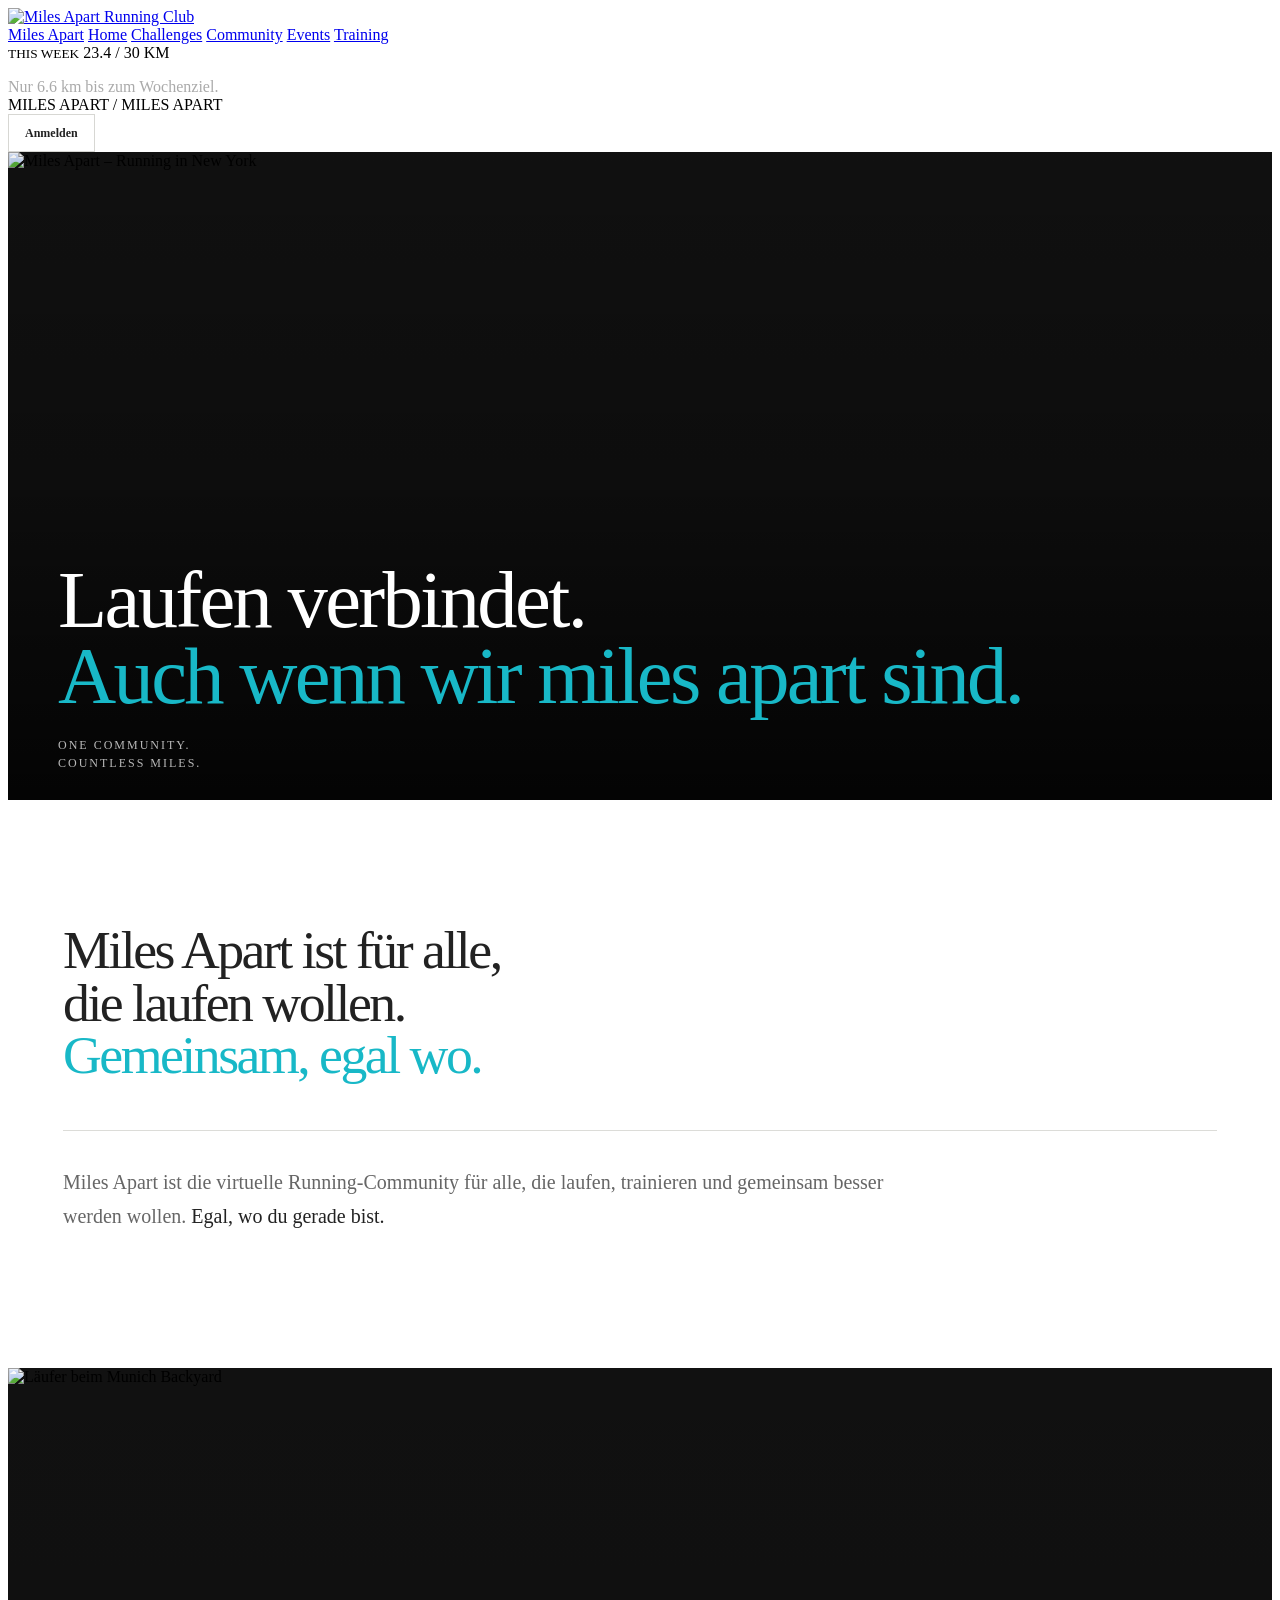
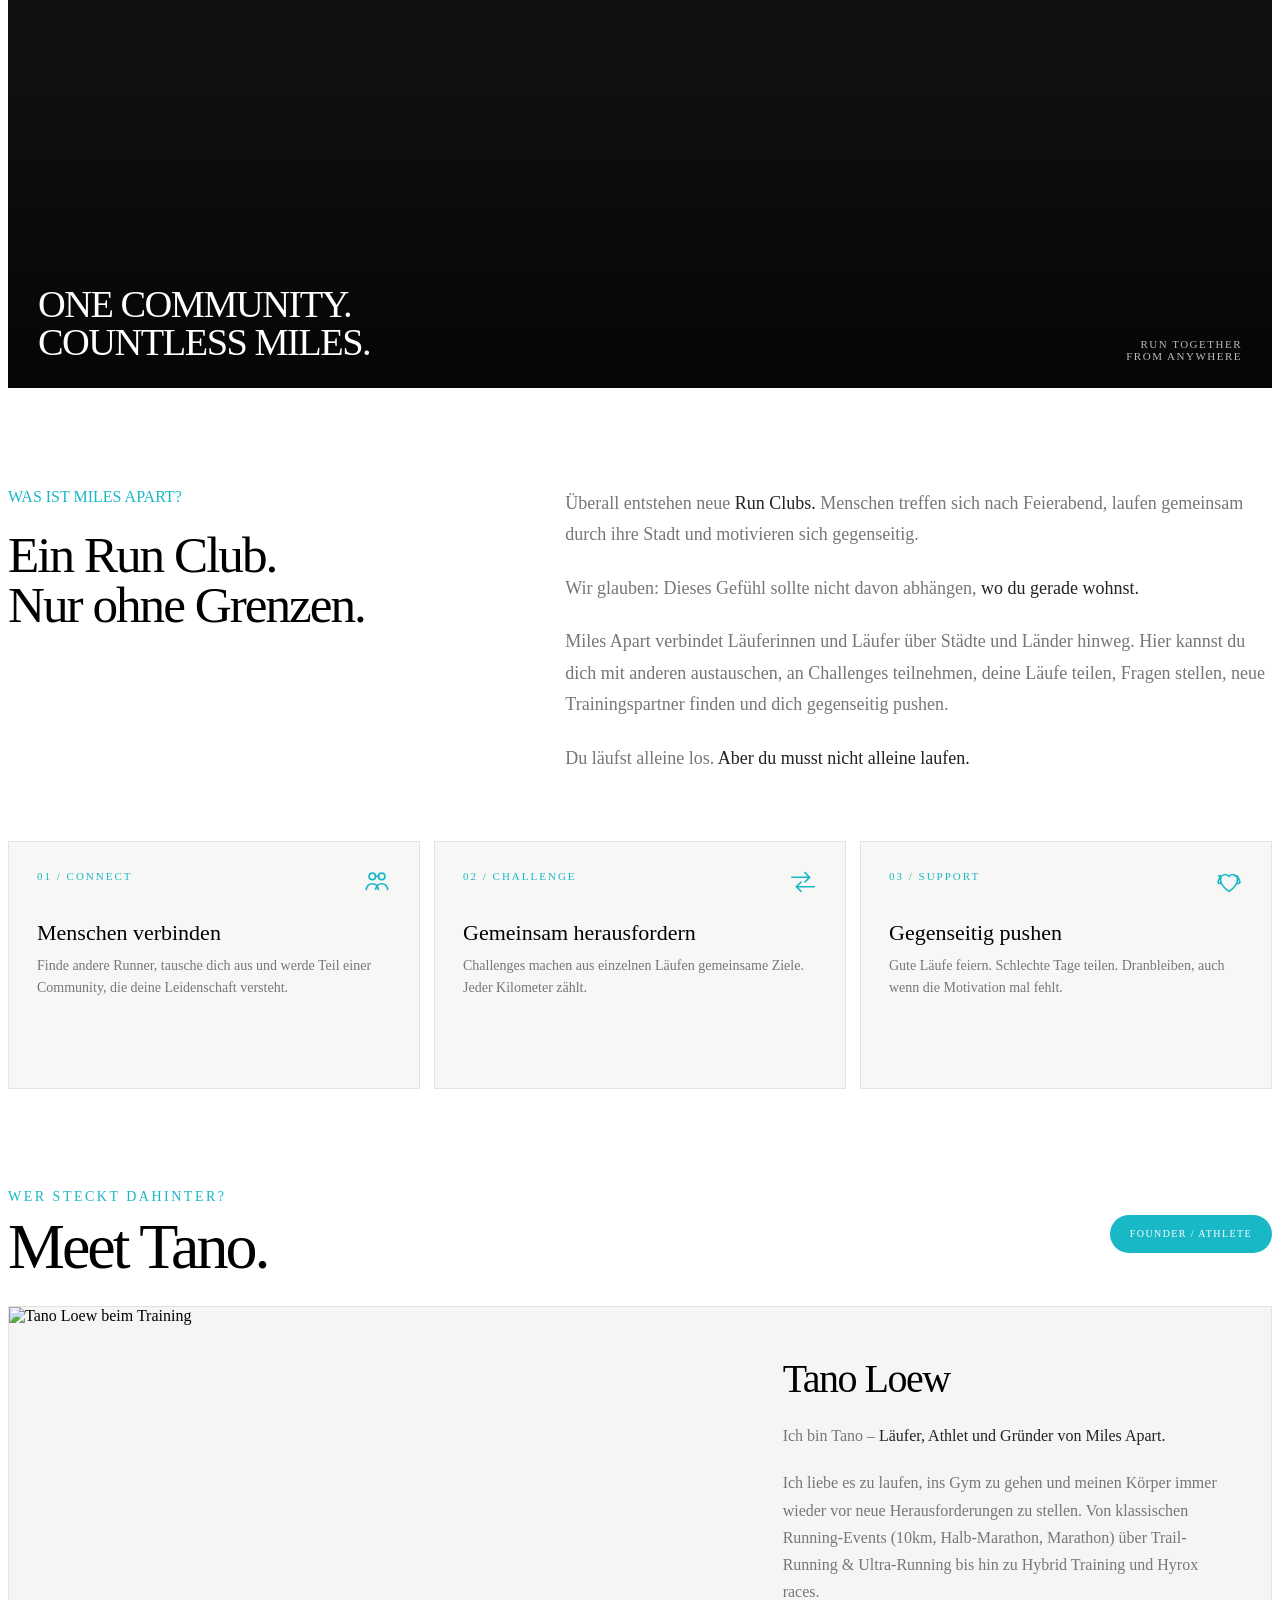
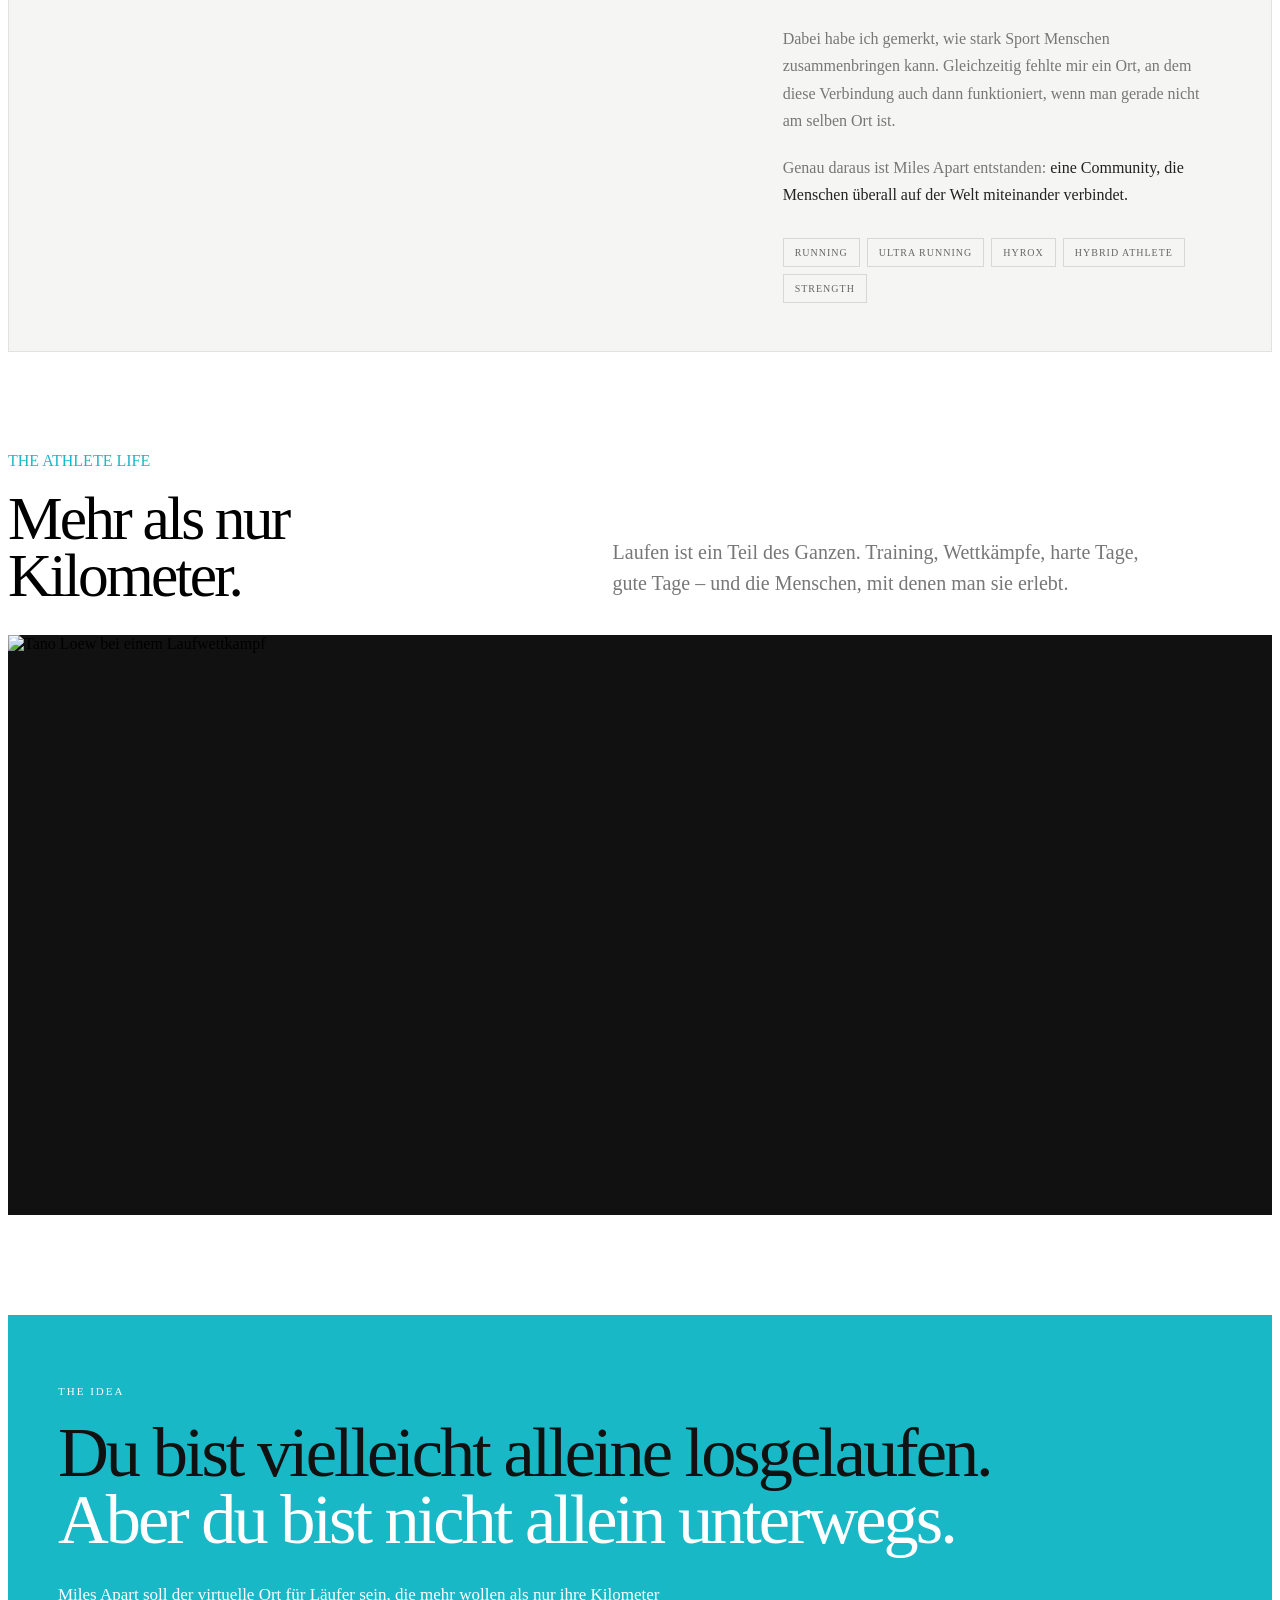
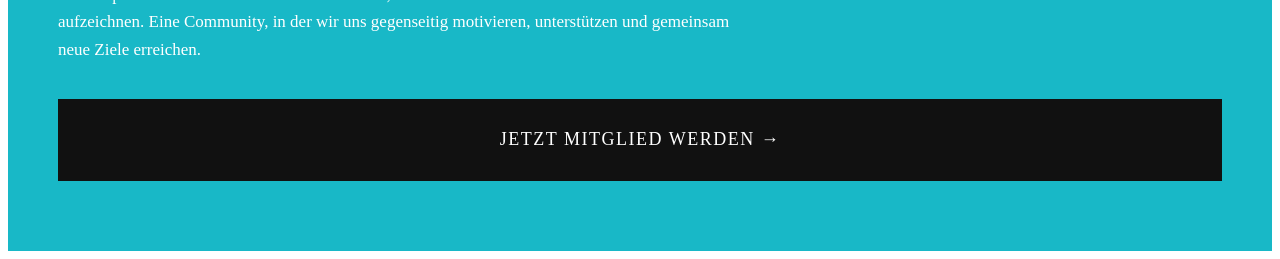
==== index.html @ e96ad0bf "index.html aktualisieren" ====
<!doctype html>
<html lang="de">
<head>
<meta charset="utf-8">
<meta name="viewport" content="width=device-width, initial-scale=1">

<title>Miles Apart — Miles Apart Running Club</title>

<link rel="stylesheet" href="style.css">
<script src="https://cdn.jsdelivr.net/npm/@supabase/supabase-js@2"></script>

<style>
:root{
  --miles-blue:#18b8c7;
  --miles-dark:#111b1d;
  --miles-green:#28b963;
  --miles-pink:#cf348e;
  --miles-orange:#f4a23a;
}

body,body *{font-family:var(--font-main)}
button,input,textarea,select{font-family:var(--font-main)}
p,li,span,a,button,input,textarea,select{font-weight:var(--font-light)}
h1,h2,h3,h4,h5,h6,strong,b,.kpi,.label,.principle-number,
.founder-kicker,.home-hero-eyebrow,.statement-label,
.user-avatar-button{font-weight:var(--font-heading)}

.lime{
  background:var(--miles-blue)!important;
  border-color:var(--miles-blue)!important;
  color:#fff!important;
}

.lime:hover{
  background:#1199a6!important;
  border-color:#1199a6!important;
}

.label,
.intro-eyebrow,
.founder-kicker,
.principle-number{
  color:var(--miles-blue)
}

.progress i,
.mini-progress i,
.bar i{
  background:var(--miles-blue)
}

.badge.lime{
  background:var(--miles-blue)!important;
  border-color:var(--miles-blue)!important;
  color:#fff!important;
}

/* =====================================================
   INTRO
===================================================== */

.home-intro{
  margin:0!important;
  padding:72px 0 62px!important;
  background:#fff;
  box-sizing:border-box;
}

.intro-card{
  width:100%;
  box-sizing:border-box;
  padding:52px 55px 50px;
}

.intro-card-lead{
  max-width:1050px;
  margin:0;
  color:#222;
  font-size:clamp(36px,4.2vw,60px);
  line-height:.98;
  letter-spacing:-2.5px;
  font-weight:var(--font-heading);
}

.intro-card-lead span{
  display:block;
  color:var(--miles-blue);
  font-weight:var(--font-heading);
}

.intro-card-bottom{
  display:block;
  margin-top:48px;
  padding-top:34px;
  border-top:1px solid #dcdcd8;
}

.intro-card-text{max-width:850px}

.intro-card-text p{
  margin:0 0 22px;
  color:#666;
  font-size:20px;
  line-height:1.72;
}

.intro-card-text strong{color:#222}

/* =====================================================
   HERO
===================================================== */

.home-hero{
  position:relative;
  width:100%;
  height:min(72vh,760px);
  min-height:560px;
  overflow:hidden;
  background:#111;
}

.home-hero img{
  width:100%;
  height:100%;
  display:block;
  object-fit:cover;
  object-position:center 45%;
}

.home-hero-overlay{
  position:absolute;
  inset:0;
  background:linear-gradient(
    to top,
    rgba(0,0,0,.78) 0%,
    rgba(0,0,0,.25) 48%,
    rgba(0,0,0,.05) 100%
  );
}

.home-hero-content{
  position:absolute;
  left:50px;
  right:50px;
  bottom:28px;
  z-index:2;
  color:#fff;
}

.home-hero-content h1{
  max-width:1000px;
  margin:0;
  font-size:clamp(42px,6.3vw,82px);
  line-height:.94;
  letter-spacing:-2.7px;
}

.home-hero-content h1 span{
  color:var(--miles-blue)
}

.home-hero-content p{
  margin:22px 0 0;
  font-size:12px;
  line-height:1.5;
  letter-spacing:2px;
  text-transform:uppercase;
  color:rgba(255,255,255,.72);
}

/* =====================================================
   STORY PHOTO
===================================================== */

.story-photo{
  position:relative;
  height:min(62vw,620px);
  min-height:420px;
  overflow:hidden;
  background:#111;
}

.story-photo img{
  width:100%;
  height:100%;
  object-fit:cover;
  object-position:center 38%;
  display:block;
}

.story-photo:after{
  content:"";
  position:absolute;
  inset:0;
  background:linear-gradient(
    to top,
    rgba(0,0,0,.72) 0%,
    rgba(0,0,0,.08) 50%,
    rgba(0,0,0,.02) 100%
  );
  pointer-events:none;
}

.photo-caption{
  position:absolute;
  z-index:2;
  left:30px;
  right:30px;
  bottom:26px;
  display:flex;
  align-items:flex-end;
  justify-content:space-between;
  gap:20px;
  color:#fff;
}

.photo-caption strong{
  font-size:clamp(25px,3vw,42px);
  line-height:1;
  letter-spacing:-1.5px;
}

.photo-caption span{
  font-size:11px;
  letter-spacing:1.5px;
  text-transform:uppercase;
  color:#bbb;
  text-align:right;
}

/* =====================================================
   ABOUT
===================================================== */

.about-project{margin-top:100px}

.about-project .intro-eyebrow{
  margin-bottom:24px
}

.about-project-grid{
  display:grid;
  grid-template-columns:1fr 1.45fr;
  gap:70px;
  align-items:start;
}

.about-project h2{
  font-size:clamp(34px,4vw,56px);
  line-height:.98;
  letter-spacing:-2px;
  margin:0;
}

.about-project-text{
  font-size:18px;
  line-height:1.75;
  color:#777;
  max-width:760px;
}

.about-project-text p{
  margin:0 0 22px
}

.about-project-text strong{
  color:#222
}

.about-project-nowrap{
  white-space:nowrap
}

.principles{
  display:grid;
  grid-template-columns:repeat(3,1fr);
  gap:14px;
  margin-top:45px;
}

.principle{
  padding:28px;
  min-height:190px;
  background:#f7f7f5;
  border:1px solid #e4e4e0;
  position:relative;
}

.principle-number{
  font-size:11px;
  letter-spacing:2px;
}

.principle-icon{
  position:absolute;
  top:25px;
  right:27px;
  width:30px;
  height:30px;
  color:var(--miles-blue);
}

.principle-icon svg{
  width:30px;
  height:30px;
  fill:none;
  stroke:currentColor;
  stroke-width:1.7;
  stroke-linecap:round;
  stroke-linejoin:round;
}

.principle h3{
  font-size:22px;
  margin:38px 0 9px;
}

.principle p{
  margin:0;
  color:#777;
  line-height:1.55;
  font-size:14px;
}

/* =====================================================
   FOUNDER
===================================================== */

.founder{margin-top:100px}

.founder-head{
  display:flex;
  align-items:center;
  justify-content:space-between;
  gap:25px;
  margin-bottom:28px;
}

.founder-kicker{
  font-size:14px;
  letter-spacing:2.5px;
  text-transform:uppercase;
  margin-bottom:12px;
}

.founder-head h2{
  font-size:clamp(40px,5vw,68px);
  line-height:.95;
  letter-spacing:-3px;
  margin:0;
}

.founder-head .badge.lime{
  display:inline-flex;
  align-items:center;
  justify-content:center;
  min-height:38px;
  padding:0 20px;
  border-radius:999px;
  font-size:10px;
  letter-spacing:1.4px;
}

.founder-layout{
  display:grid;
  grid-template-columns:1.15fr .85fr;
  min-height:590px;
  background:#f5f5f3;
  border:1px solid #e2e2de;
}

.founder-image{
  min-height:590px;
  overflow:hidden
}

.founder-image img{
  width:100%;
  height:100%;
  object-fit:cover;
  object-position:center 28%;
  display:block;
}

.founder-content{
  padding:48px;
  display:flex;
  flex-direction:column;
  justify-content:center;
}

.founder-content h3{
  font-size:40px;
  letter-spacing:-1.5px;
  margin:0 0 20px;
}

.founder-content p{
  color:#777;
  font-size:16px;
  line-height:1.7;
  margin:0 0 20px;
}

.founder-content p strong{
  color:#222
}

.founder-tags{
  display:flex;
  gap:7px;
  flex-wrap:wrap;
  margin-top:10px;
}

.founder-tag{
  border:1px solid #d7d7d3;
  padding:8px 11px;
  font-size:10px;
  letter-spacing:1px;
  text-transform:uppercase;
  color:#666;
}

/* =====================================================
   VISUAL STORY
===================================================== */

.visual-story{margin-top:100px}

.visual-story-head{
  display:grid;
  grid-template-columns:minmax(330px,.9fr) minmax(0,1.1fr);
  align-items:end;
  gap:65px;
  margin-bottom:32px;
}

.visual-story .intro-eyebrow{
  display:block;
  margin-bottom:20px;
}

.visual-story-head h2{
  margin:0;
  font-size:clamp(42px,4.8vw,64px);
  letter-spacing:-2.8px;
  line-height:.92;
}

.visual-story-head p{
  max-width:560px;
  margin:0 0 4px;
  color:#777;
  line-height:1.55;
  font-size:20px;
}

.photo-grid{
  display:grid;
  grid-template-columns:1fr;
  grid-template-rows:580px;
}

.photo-grid-item{
  width:100%;
  height:100%;
  overflow:hidden;
  background:#111;
}

.photo-grid-item img{
  width:100%;
  height:100%;
  object-fit:cover;
  display:block;
  transition:transform .5s ease;
}

.photo-grid-item:hover img{
  transform:scale(1.03)
}

/* =====================================================
   STATEMENT
===================================================== */

.statement{
  margin-top:100px;
  padding:70px 50px;
  background:var(--miles-blue);
  color:#fff;
}

.statement-label{
  font-size:11px;
  letter-spacing:2px;
  text-transform:uppercase;
  margin-bottom:22px;
}

.statement h2{
  max-width:950px;
  margin:0;
  font-size:clamp(38px,5.5vw,75px);
  line-height:.95;
  letter-spacing:-3px;
}

.statement h2 .statement-dark{
  color:#111
}

.statement p{
  max-width:680px;
  margin:28px 0 0;
  font-size:17px;
  line-height:1.6;
}

.statement-cta{
  display:flex;
  align-items:center;
  justify-content:center;
  width:100%;
  box-sizing:border-box;
  min-height:82px;
  margin-top:36px;
  padding:18px 28px;
  border:1px solid #111;
  background:#111;
  color:#fff;
  text-decoration:none;
  font-size:18px;
  letter-spacing:1.5px;
  text-transform:uppercase;
  transition:.2s ease;
}

.statement-cta:hover{
  background:#fff;
  color:#111;
}

/* =====================================================
   ACCOUNT
===================================================== */

.top-right{
  display:flex;
  align-items:center;
  gap:12px;
}

.user-area{
  display:flex;
  align-items:center;
  gap:10px;
}

.user-greeting{
  font-size:13px;
  color:#666;
  white-space:nowrap;
}

.login-button{
  display:inline-flex;
  align-items:center;
  justify-content:center;
  min-height:38px;
  padding:0 16px;
  border:1px solid #d7d7d3;
  background:#fff;
  color:#222;
  font-size:12px;
  font-weight:700;
  cursor:pointer;
}

.login-button:hover{
  border-color:var(--miles-blue);
  color:var(--miles-blue);
}

.user-avatar-button{
  width:58px;
  height:58px;
  border-radius:50%;
  border:3px solid var(--miles-blue);
  background:#fff;
  color:var(--miles-blue);
  display:flex;
  align-items:center;
  justify-content:center;
  font-size:18px;
  cursor:pointer;
  overflow:hidden;
  padding:0;
}

.user-avatar-button img{
  width:100%;
  height:100%;
  object-fit:cover;
}

.account-menu{
  position:absolute!important;
  top:calc(100% + 12px)!important;
  right:0!important;
  left:auto!important;
  width:260px!important;
  min-width:260px!important;
  box-sizing:border-box!important;
  padding:0!important;
  margin:0!important;
  background:#fff!important;
  border:1px solid #ddd!important;
  box-shadow:0 15px 40px rgba(0,0,0,.12);
  z-index:1000!important;
  display:none;
  overflow:hidden!important;
}

.account-menu.open{
  display:block!important
}

.account-menu-name{
  display:block!important;
  padding:16px 18px 4px!important;
  color:#111!important;
  font-size:20px!important;
}

.account-menu-email{
  display:block!important;
  padding:0 18px 16px!important;
  border-bottom:1px solid #e8e8e8!important;
  color:#888!important;
  font-size:13px!important;
  overflow-wrap:anywhere;
}

.account-menu button{
  display:block!important;
  width:100%!important;
  box-sizing:border-box!important;
  margin:0!important;
  padding:16px 18px!important;
  border:0!important;
  border-bottom:1px solid #e8e8e8!important;
  background:#fff!important;
  text-align:left!important;
  cursor:pointer;
  color:#222!important;
  font-size:16px!important;
}

.account-menu button:hover{
  background:#f5f5f3!important
}

.account-menu .logout-button{
  border-bottom:0!important;
  color:#888!important;
}

/* =====================================================
   EINGELOGGTE USER-SEITE
===================================================== */

.logged-profile-page{
  display:none;
  width:100%;
  max-width:none;
  box-sizing:border-box;
  background:#fafafa;
  min-height:calc(100vh - 100px);
  margin:0;
  padding:0;
}

.logged-profile-page.active{
  display:block;
  width:100%;
  max-width:none;
}

.logged-profile-frame{
  display:block;
  width:100%;
  max-width:none;
  min-width:0;
  min-height:calc(100vh - 100px);
  height:100vh;
  border:0;
  background:#fafafa;
}

/*
 * WICHTIG:
 * Sobald die eingeloggte Profilseite sichtbar ist,
 * darf der .main-Bereich die komplette verfügbare
 * Breite verwenden.
 */

.main:has(.logged-profile-page.active){
  width:100% !important;
  max-width:none !important;
  margin-left:0 !important;
  margin-right:0 !important;
  box-sizing:border-box;
}

.main:has(.logged-profile-page.active) .top{
  width:100%;
  max-width:none;
  box-sizing:border-box;
}

.main:has(.logged-profile-page.active) .logged-profile-page,
.main:has(.logged-profile-page.active) .logged-profile-frame{
  width:100%;
  max-width:none;
}

/* =====================================================
   PROFILE LOADING
===================================================== */

.profile-loading{
  display:none;
  width:100%;
  min-height:calc(100vh - 100px);
  box-sizing:border-box;
  align-items:center;
  justify-content:center;
  background:#fafafa;
  color:#777;
  font-size:14px;
}

.profile-loading.active{
  display:flex;
}

.profile-loading-inner{
  text-align:center;
}

.profile-loading-spinner{
  width:34px;
  height:34px;
  margin:0 auto 18px;
  border:3px solid #e4e4e0;
  border-top-color:var(--miles-blue);
  border-radius:50%;
  animation:milesProfileSpin .8s linear infinite;
}

@keyframes milesProfileSpin{
  to{
    transform:rotate(360deg);
  }
}

/* =====================================================
   AUTH
===================================================== */

.auth-overlay{
  position:fixed;
  inset:0;
  background:rgba(0,0,0,.58);
  display:none;
  align-items:center;
  justify-content:center;
  padding:20px;
  z-index:100;
  overflow-y:auto;
  backdrop-filter:blur(4px);
}

.auth-overlay.open{
  display:flex
}

.auth-modal{
  position:relative;
  width:min(680px,100%);
  max-height:calc(100vh - 40px);
  overflow-y:auto;
  background:#fff;
  padding:42px;
  box-shadow:0 30px 100px rgba(0,0,0,.28);
}

.auth-close{
  position:absolute;
  top:15px;
  right:17px;
  width:32px;
  height:32px;
  border:0;
  background:transparent;
  font-size:25px;
  cursor:pointer;
  color:#555;
}

.auth-eyebrow{
  color:var(--miles-blue);
  font-size:10px;
  letter-spacing:2px;
  text-transform:uppercase;
  margin-bottom:10px;
}

.auth-modal h2{
  font-size:32px;
  line-height:1;
  letter-spacing:-1px;
  margin:0 0 10px;
}

.auth-description{
  color:#777;
  font-size:14px;
  line-height:1.5;
  margin:0 0 25px;
}

.auth-tabs{
  display:grid;
  grid-template-columns:1fr 1fr;
  border-bottom:1px solid #ddd;
  margin-bottom:25px;
}

.auth-tab{
  padding:12px 8px;
  border:0;
  background:transparent;
  color:#888;
  font-size:12px;
  cursor:pointer;
  border-bottom:2px solid transparent;
}

.auth-tab.active{
  color:var(--miles-blue);
  border-bottom-color:var(--miles-blue);
}

.auth-form{display:none}
.auth-form.active{display:block}

.form-group{margin-bottom:16px}

.form-group label{
  display:block;
  font-size:11px;
  margin-bottom:7px;
  color:#333;
}

.form-group input{
  width:100%;
  box-sizing:border-box;
  padding:13px 14px;
  border:1px solid #d7d7d3;
  background:#fafaf8;
  color:#222;
  font-size:14px;
  outline:none;
}

.form-group input:focus{
  border-color:var(--miles-blue);
  background:#fff;
}

.registration-intro{
  margin:0 0 22px;
  padding:21px 22px;
  background:#f2fbfc;
  border:1px solid #cceef1;
  color:#52696b;
  font-size:14px;
  line-height:1.7;
}

.registration-gate{
  display:flex;
  flex-direction:column;
  gap:14px;
  margin:22px 0 18px;
}

.gate-card{
  background:#fafbf9;
  border:1px solid #dfe3e0;
  border-radius:18px;
  padding:22px;
}

.gate-top{
  display:flex;
  align-items:flex-start;
  gap:16px;
}

.gate-icon{
  width:58px;
  height:58px;
  flex:0 0 58px;
  border-radius:16px;
  background:#fff;
  border:1px solid #dfe3e0;
  display:flex;
  align-items:center;
  justify-content:center;
  color:#222;
}

.gate-icon svg{
  width:27px;
  height:27px;
  fill:none;
  stroke:currentColor;
  stroke-width:1.8;
  stroke-linecap:round;
  stroke-linejoin:round;
}

.gate-copy{
  min-width:0;
  flex:1
}

.gate-copy h3{
  margin:2px 0 8px;
  font-size:21px;
  line-height:1.15;
}

.gate-copy p{
  margin:0;
  color:#858b88;
  font-size:13px;
  line-height:1.65;
}

.instagram-handle{
  display:block;
  margin-top:10px;
  color:#cf348e;
  font-size:16px;
}

.instagram-open{
  display:inline-flex;
  align-items:center;
  justify-content:center;
  width:100%;
  min-height:58px;
  margin-top:20px;
  padding:14px 16px;
  border:1px solid #d6dad7;
  background:#fff;
  color:#222;
  text-decoration:none;
  font-size:13px;
  border-radius:15px;
}

.gate-divider{
  height:1px;
  margin:22px 0 18px;
  background:#e2e5e2;
}

.gate-check{
  display:flex;
  align-items:flex-start;
  gap:13px;
  cursor:pointer;
}

.gate-check input{
  position:absolute;
  opacity:0;
  pointer-events:none;
}

.custom-check{
  width:42px;
  height:42px;
  flex:0 0 42px;
  box-sizing:border-box;
  border:2px solid #cfd5d2;
  border-radius:12px;
  background:#fff;
  position:relative;
}

.gate-check input:checked+.custom-check{
  background:var(--miles-blue);
  border-color:var(--miles-blue);
}

.gate-check input:checked+.custom-check:after{
  content:"";
  position:absolute;
  width:8px;
  height:15px;
  left:14px;
  top:8px;
  border-right:3px solid #fff;
  border-bottom:3px solid #fff;
  transform:rotate(45deg);
}

.gate-check-text{
  color:#8b908e;
  font-size:13px;
  line-height:1.5;
  padding-top:3px;
}

.gate-check-text strong{
  display:block;
  color:#222;
  font-size:15px;
}

.gate-check-text small{
  display:block;
  margin-top:4px;
  color:#999;
  font-size:11px;
}

.invite-card{
  background:
    radial-gradient(circle at 86% 24%,rgba(65,182,198,.28),transparent 34%),
    radial-gradient(circle at 20% 100%,rgba(38,94,98,.36),transparent 40%),
    linear-gradient(135deg,#071214 0%,#102324 44%,#173b3d 100%);
  color:#fff;
  border-radius:18px;
  min-height:270px;
  margin-top:20px;
  padding:28px 24px 25px;
  box-sizing:border-box;
  display:flex;
  flex-direction:column;
  justify-content:space-between;
}

.invite-brand{
  color:#49c6d4;
  font-size:10px;
  letter-spacing:6px;
}

.invite-title{
  margin-top:29px;
  font-size:clamp(42px,7vw,60px);
  line-height:.84;
  letter-spacing:-2.8px;
}

.invite-title span{
  color:#42bfd0
}

.invite-subtitle{
  max-width:470px;
  margin-top:25px;
  color:rgba(255,255,255,.84);
  font-size:14px;
  line-height:1.55;
}

.invite-footer{
  margin-top:34px;
  color:rgba(255,255,255,.58);
  font-size:9px;
  letter-spacing:4px;
  text-transform:uppercase;
}

.share-buttons{
  display:grid;
  grid-template-columns:repeat(2,1fr);
  gap:10px;
  margin-top:14px;
}

.share-button{
  min-height:62px;
  border:0;
  border-radius:14px;
  color:#fff;
  cursor:pointer;
  display:flex;
  align-items:center;
  justify-content:center;
  gap:9px;
  padding:12px 14px;
  font-size:13px;
}

.share-whatsapp{
  background:#57b95f
}

.share-instagram{
  background:linear-gradient(100deg,#c32d82,#d74f70 55%,#efa23e);
}

.invite-confirmation{
  margin-top:18px;
  padding-top:18px;
  border-top:1px solid #e0e3e0;
  opacity:.45;
  pointer-events:none;
}

.invite-confirmation.available{
  opacity:1;
  pointer-events:auto;
}

.registration-status{
  display:flex;
  align-items:center;
  gap:10px;
  margin-top:16px;
  padding:14px 16px;
  background:#f5f6f4;
  border:1px solid #e1e3df;
  border-radius:10px;
  color:#888;
  font-size:11px;
}

.registration-status.ready{
  color:#248b63;
  background:#f0faf5;
  border-color:#cce8da;
}

.registration-status-dot{
  width:9px;
  height:9px;
  border-radius:50%;
  flex:0 0 9px;
  background:#c8ccca;
}

.registration-status.ready .registration-status-dot{
  background:#248b63;
}

.registration-progress{
  margin-top:18px;
  padding:18px 20px;
  border:1px solid #e0e2df;
  border-radius:16px;
  background:#f7f7f5;
}

.registration-progress-row{
  display:flex;
  align-items:center;
  gap:13px;
  color:#8a8e8c;
  font-size:12px;
}

.registration-progress-row+.registration-progress-row{
  margin-top:12px
}

.registration-progress-number{
  width:30px;
  height:30px;
  flex:0 0 30px;
  border-radius:50%;
  background:#e1e4e2;
  color:#8b8f8d;
  display:flex;
  align-items:center;
  justify-content:center;
  font-size:11px;
}

.registration-progress-row.complete{
  color:#222
}

.registration-progress-row.complete .registration-progress-number{
  background:var(--miles-blue);
  color:#fff;
}

.auth-submit{
  width:100%;
  border:1px solid var(--miles-blue);
  background:var(--miles-blue);
  color:#fff;
  padding:14px;
  font-size:12px;
  cursor:pointer;
  margin-top:14px;
}

.auth-submit:hover{
  background:#1199a6;
  border-color:#1199a6;
}

.auth-submit:disabled{
  background:#a7dfe4;
  border-color:#a7dfe4;
  cursor:not-allowed;
}

.auth-message{
  min-height:18px;
  margin-top:12px;
  font-size:12px;
  color:#d34b4b;
}

.auth-message.success{
  color:#248b63
}

.forgot-password,
.auth-back{
  display:block;
  margin-top:13px;
  border:0;
  background:transparent;
  padding:0;
  color:#777;
  font-size:11px;
  text-decoration:underline;
  cursor:pointer;
}

.auth-back{
  margin-bottom:18px;
  text-decoration:none;
}

.auth-note{
  margin-top:14px;
  padding:12px;
  background:#f5f5f3;
  border:1px solid #e3e3df;
  color:#666;
  font-size:11px;
  line-height:1.5;
}

/* =====================================================
   RESPONSIVE
===================================================== */

@media(max-width:900px){

  .home-hero{
    height:620px;
    min-height:620px;
  }

  .home-hero-content{
    left:30px;
    right:30px;
    bottom:27px;
  }

  .intro-card{
    padding:40px 35px 38px
  }

  .about-project-grid,
  .visual-story-head{
    grid-template-columns:1fr;
    gap:30px;
  }

  .principles{
    grid-template-columns:1fr
  }

  .founder-layout{
    grid-template-columns:1fr
  }

  .founder-image{
    min-height:500px
  }

  .founder-content{
    padding:35px
  }

  .photo-grid{
    grid-template-rows:500px
  }

  .statement{
    padding:50px 30px
  }
}

@media(max-width:600px){

  .home-hero{
    height:560px;
    min-height:560px;
  }

  .home-hero img{
    object-position:center center
  }

  .home-hero-content{
    left:20px;
    right:20px;
    bottom:18px;
  }

  .home-hero-content h1{
    font-size:40px;
    letter-spacing:-1.8px;
  }

  .home-intro{
    padding:38px 0 24px!important
  }

  .intro-card{
    padding:30px 24px 20px
  }

  .intro-card-lead{
    font-size:26px;
    letter-spacing:-1.1px;
  }

  .intro-card-lead span{
    font-size:26px
  }

  .intro-card-text p{
    font-size:16px;
    line-height:1.7;
  }

  .story-photo{
    min-height:400px
  }

  .photo-caption{
    left:20px;
    right:20px;
    bottom:20px;
  }

  .photo-caption strong{
    font-size:26px
  }

  .about-project,
  .founder,
  .visual-story,
  .statement{
    margin-top:65px
  }

  .founder-image{
    min-height:430px
  }

  .founder-content{
    padding:28px 24px
  }

  .founder-content h3{
    font-size:32px
  }

  .visual-story-head h2{
    font-size:42px;
    letter-spacing:-2px;
  }

  .visual-story-head p{
    font-size:16px;
    line-height:1.65;
  }

  .photo-grid{
    grid-template-rows:380px
  }

  .statement{
    padding:42px 24px
  }

  .statement-cta{
    min-height:66px;
    margin-top:28px;
    padding:15px 14px;
    font-size:14px;
    text-align:center;
  }

  .user-avatar-button{
    width:48px;
    height:48px;
    border-width:2px;
  }

  .account-menu{
    width:260px!important;
    min-width:260px!important;
  }

  .auth-overlay{
    align-items:flex-start;
    padding:10px;
  }

  .auth-modal{
    width:100%;
    max-height:calc(100vh - 20px);
    padding:30px 18px 24px;
    border-radius:16px;
  }

  .auth-modal h2{
    font-size:28px;
    padding-right:30px;
  }

  .registration-intro{
    padding:18px 19px;
    font-size:13px;
  }

  .gate-card{
    padding:18px;
    border-radius:16px;
  }

  .gate-top{
    gap:13px
  }

  .gate-icon{
    width:46px;
    height:46px;
    flex-basis:46px;
  }

  .gate-copy h3{
    font-size:19px
  }

  .gate-copy p{
    font-size:12px
  }

  .share-buttons{
    grid-template-columns:1fr
  }

  .registration-progress{
    padding:17px 18px
  }

  .logged-profile-frame{
    min-height:calc(100vh - 80px);
  }

  /*
   * Auf Mobilgeräten darf der Profilbereich ebenfalls
   * die komplette verfügbare Breite verwenden.
   */

  .main:has(.logged-profile-page.active){
    width:100% !important;
    max-width:none !important;
  }
}
</style>
</head>

<body>

<div class="shell">

  <aside class="sidebar">

    <div class="brand">
      <a href="index.html">
        <img
          src="miles-apart-wordmark.png"
          alt="Miles Apart Running Club"
        >
      </a>
    </div>

    <nav class="nav">
      <a class="active" href="index.html">Miles Apart</a>
      <a href="home.html">Home</a>
      <a href="challenges.html">Challenges</a>
      <a href="community.html">Community</a>
      <a href="events.html">Events</a>
      <a href="training.html">Training</a>
    </nav>

    <div class="side-bottom">
      <small>THIS WEEK</small>
      <strong>23.4 / 30 KM</strong>
      <div class="mini-progress"><i></i></div>
      <p class="small" style="color:#aaa;margin-bottom:0">
        Nur 6.6 km bis zum Wochenziel.
      </p>
    </div>

  </aside>

  <main class="main">

    <div class="top">

      <div class="crumb">
        MILES APART / MILES APART
      </div>

      <div class="top-right">

        <div id="guestArea" class="user-area">

          <button
            class="login-button"
            id="openLoginButton"
            type="button"
          >
            Anmelden
          </button>

        </div>

        <div
          id="loggedInArea"
          class="user-area"
          style="display:none;position:relative;"
        >

          <span
            class="user-greeting"
            id="userGreeting"
          >
            Hallo
          </span>

          <button
            class="user-avatar-button"
            id="avatarButton"
            type="button"
            aria-label="Account-Menü öffnen"
          >
            A
          </button>

          <div
            class="account-menu"
            id="accountMenu"
          >

            <div
              class="account-menu-name"
              id="accountMenuName"
            >
              User
            </div>

            <div
              class="account-menu-email"
              id="accountMenuEmail"
            >
              user@email.de
            </div>

            <button
              type="button"
              id="profileButton"
            >
              Mein Profil
            </button>

            <button
              type="button"
              class="logout-button"
              id="logoutButton"
            >
              Abmelden
            </button>

          </div>

        </div>

      </div>

    </div>


    <!-- =====================================================
         EINGELOGGTE USER-SEITE
    ====================================================== -->

    <section
      class="logged-profile-page"
      id="loggedProfilePage"
    >

      <div
        class="profile-loading"
        id="profileLoading"
      >
        <div class="profile-loading-inner">
          <div class="profile-loading-spinner"></div>
          <div>Dein Profil wird geladen …</div>
        </div>
      </div>

      <iframe
        id="loggedProfileFrame"
        class="logged-profile-frame"
        title="Miles Apart User Profil"
        allow="web-share"
      ></iframe>

    </section>


    <!-- =====================================================
         PUBLIC SITE
    ====================================================== -->

    <div id="publicSite">

      <div class="home-hero">

        <img
          src="IMG_5745.jpeg"
          alt="Miles Apart – Running in New York"
        >

        <div class="home-hero-overlay"></div>

        <div class="home-hero-content">

          <h1>
            Laufen verbindet.<br>
            <span>Auch wenn wir miles apart sind.</span>
          </h1>

          <p>
            One community.<br>
            Countless miles.
          </p>

        </div>

      </div>


      <section class="home-intro">

        <div class="intro-card">

          <p class="intro-card-lead">
            Miles Apart ist für alle,<br>
            die laufen wollen.
            <span>Gemeinsam, egal wo.</span>
          </p>

          <div class="intro-card-bottom">

            <div class="intro-card-text">

              <p>
                Miles Apart ist die virtuelle Running-Community
                für alle, die laufen, trainieren und gemeinsam
                besser werden wollen.
                <strong>Egal, wo du gerade bist.</strong>
              </p>

            </div>

          </div>

        </div>

      </section>


      <div class="story-photo">

        <img
          src="IMG_1978.jpeg"
          alt="Läufer beim Munich Backyard"
        >

        <div class="photo-caption">

          <div>
            <strong>
              ONE COMMUNITY.<br>
              COUNTLESS MILES.
            </strong>
          </div>

          <span>
            Run together<br>
            from anywhere
          </span>

        </div>

      </div>


      <section class="about-project">

        <div class="about-project-grid">

          <div>

            <div class="intro-eyebrow">
              WAS IST MILES APART?
            </div>

            <h2>
              Ein Run Club.<br>
              Nur ohne Grenzen.
            </h2>

          </div>

          <div class="about-project-text">

            <p>
              Überall entstehen neue
              <strong>Run Clubs.</strong>
              Menschen treffen sich nach Feierabend,
              laufen gemeinsam durch ihre Stadt und
              motivieren sich gegenseitig.
            </p>

            <p>
              Wir glauben:
              Dieses Gefühl sollte nicht davon abhängen,
              <strong>wo du gerade wohnst.</strong>
            </p>

            <p>
              Miles Apart verbindet Läuferinnen und Läufer
              über Städte und Länder hinweg. Hier kannst du
              dich mit anderen austauschen, an Challenges
              teilnehmen, deine Läufe teilen, Fragen stellen,
              neue Trainingspartner finden und dich gegenseitig pushen.
            </p>

            <p>
              Du läufst alleine los.
              <strong class="about-project-nowrap">
                Aber du musst nicht alleine laufen.
              </strong>
            </p>

          </div>

        </div>


        <div class="principles">

          <div class="principle">

            <div class="principle-number">
              01 / CONNECT
            </div>

            <div class="principle-icon">

              <svg viewBox="0 0 32 32">
                <circle cx="11" cy="10" r="3.5"></circle>
                <circle cx="21" cy="10" r="3.5"></circle>
                <path d="M4.5 24c.7-4.1 3-6.2 6.5-6.2s5.8 2.1 6.5 6.2"></path>
                <path d="M14.5 24c.7-4.1 3-6.2 6.5-6.2s5.8 2.1 6.5 6.2"></path>
                <path d="M14 10h4"></path>
              </svg>

            </div>

            <h3>
              Menschen verbinden
            </h3>

            <p>
              Finde andere Runner, tausche dich aus und werde Teil
              einer Community, die deine Leidenschaft versteht.
            </p>

          </div>


          <div class="principle">

            <div class="principle-number">
              02 / CHALLENGE
            </div>

            <div class="principle-icon">

              <svg viewBox="0 0 32 32">
                <path d="M4 11h19"></path>
                <path d="M18 6l5 5-5 5"></path>
                <path d="M28 21H9"></path>
                <path d="M14 16l-5 5 5 5"></path>
              </svg>

            </div>

            <h3>
              Gemeinsam herausfordern
            </h3>

            <p>
              Challenges machen aus einzelnen Läufen gemeinsame Ziele.
              Jeder Kilometer zählt.
            </p>

          </div>


          <div class="principle">

            <div class="principle-number">
              03 / SUPPORT
            </div>

            <div class="principle-icon">

              <svg viewBox="0 0 32 32">
                <path d="M16 26s-9-5.7-9-12.1C7 10.7 9.2 8 12.2 8c1.8 0 3.2.9 3.8 2.2C16.6 8.9 18 8 19.8 8c3 0 5.2 2.7 5.2 5.9C25 20.3 16 26 16 26Z"></path>
                <path d="M7.5 17.5H5.8c-1.1 0-1.8-.9-1.4-1.9l2.1-5.1c.3-.7.9-1.1-1.7-1.1h2.1"></path>
                <path d="M24.5 17.5h1.7c1.1 0 1.8-.9 1.4-1.9l-2.1-5.1c-.3-.7-.9-1.1-1.7-1.1h-2.1"></path>
              </svg>

            </div>

            <h3>
              Gegenseitig pushen
            </h3>

            <p>
              Gute Läufe feiern. Schlechte Tage teilen.
              Dranbleiben, auch wenn die Motivation mal fehlt.
            </p>

          </div>

        </div>

      </section>


      <section class="founder">

        <div class="founder-head">

          <div>

            <div class="founder-kicker">
              WER STECKT DAHINTER?
            </div>

            <h2>
              Meet Tano.
            </h2>

          </div>

          <span class="badge lime">
            FOUNDER / ATHLETE
          </span>

        </div>

        <div class="founder-layout">

          <div class="founder-image">

            <img
              src="IMG_9227.jpeg"
              alt="Tano Loew beim Training"
            >

          </div>

          <div class="founder-content">

            <h3>
              Tano Loew
            </h3>

            <p>
              Ich bin Tano –
              <strong>
                Läufer, Athlet und Gründer von Miles Apart.
              </strong>
            </p>

            <p>
              Ich liebe es zu laufen, ins Gym zu gehen und
              meinen Körper immer wieder vor neue Herausforderungen
              zu stellen. Von klassischen Running-Events
              (10km, Halb-Marathon, Marathon) über
              Trail-Running & Ultra-Running bis hin zu
              Hybrid Training und Hyrox races.
            </p>

            <p>
              Dabei habe ich gemerkt, wie stark Sport Menschen
              zusammenbringen kann. Gleichzeitig fehlte mir ein Ort,
              an dem diese Verbindung auch dann funktioniert,
              wenn man gerade nicht am selben Ort ist.
            </p>

            <p>
              Genau daraus ist Miles Apart entstanden:
              <strong>
                eine Community, die Menschen überall auf der Welt
                miteinander verbindet.
              </strong>
            </p>

            <div class="founder-tags">
              <span class="founder-tag">Running</span>
              <span class="founder-tag">Ultra Running</span>
              <span class="founder-tag">Hyrox</span>
              <span class="founder-tag">Hybrid Athlete</span>
              <span class="founder-tag">Strength</span>
            </div>

          </div>

        </div>

      </section>


      <section class="visual-story">

        <div class="visual-story-head">

          <div>

            <div class="intro-eyebrow">
              THE ATHLETE LIFE
            </div>

            <h2>
              Mehr als nur<br>
              Kilometer.
            </h2>

          </div>

          <p>
            Laufen ist ein Teil des Ganzen.
            Training, Wettkämpfe, harte Tage, gute Tage –
            und die Menschen, mit denen man sie erlebt.
          </p>

        </div>

        <div class="photo-grid">

          <div class="photo-grid-item">

            <img
              src="IMG_3021.jpeg"
              alt="Tano Loew bei einem Laufwettkampf"
            >

          </div>

        </div>

      </section>


      <section class="statement">

        <div class="statement-label">
          THE IDEA
        </div>

        <h2>

          <span class="statement-dark">
            Du bist vielleicht alleine
            losgelaufen.
          </span>

          Aber du bist
          nicht allein unterwegs.

        </h2>

        <p>
          Miles Apart soll der virtuelle Ort für Läufer sein,
          die mehr wollen als nur ihre Kilometer aufzeichnen.
          Eine Community, in der wir uns gegenseitig motivieren,
          unterstützen und gemeinsam neue Ziele erreichen.
        </p>

        <a
          class="statement-cta"
          id="statementCta"
          href="home.html"
        >
          JETZT MITGLIED WERDEN →
        </a>

      </section>

    </div>

  </main>

</div>


<!-- =====================================================
     AUTH OVERLAY
===================================================== -->

<div
  class="auth-overlay"
  id="authOverlay"
>

  <div
    class="auth-modal"
    role="dialog"
    aria-modal="true"
  >

    <button
      class="auth-close"
      id="closeAuthButton"
      type="button"
      aria-label="Schließen"
    >
      ×
    </button>

    <div class="auth-eyebrow">
      MILES APART
    </div>

    <h2 id="authTitle">
      Willkommen zurück.
    </h2>

    <p
      class="auth-description"
      id="authDescription"
    >
      Melde dich an und werde Teil der Community.
    </p>

    <div
      class="auth-tabs"
      id="authTabs"
    >

      <button
        class="auth-tab active"
        id="loginTab"
        type="button"
      >
        🏃‍♂️ Anmelden
      </button>

      <button
        class="auth-tab"
        id="registerTab"
        type="button"
      >
        🏃‍♀️ Konto erstellen
      </button>

    </div>


    <form
      class="auth-form active"
      id="loginForm"
    >

      <div class="form-group">

        <label for="loginEmail">
          📧 E-Mail
        </label>

        <input
          id="loginEmail"
          type="email"
          placeholder="deine@email.de"
          autocomplete="email"
          required
        >

      </div>

      <div class="form-group">

        <label for="loginPassword">
          🔐 Passwort
        </label>

        <input
          id="loginPassword"
          type="password"
          placeholder="••••••••"
          autocomplete="current-password"
          required
        >

      </div>

      <button
        class="auth-submit"
        id="loginSubmit"
        type="submit"
      >
        🏃‍♂️ Anmelden →
      </button>

      <button
        class="forgot-password"
        id="forgotPasswordButton"
        type="button"
      >
        🔑 Passwort vergessen?
      </button>

      <div
        class="auth-message"
        id="loginMessage"
      ></div>

    </form>


    <form
      class="auth-form"
      id="registerForm"
    >

      <div class="registration-intro">

        <strong>🏁 Bevor du loslegst:</strong>
        Miles Apart soll eine echte Community sein.
        Deshalb gehören zwei kleine Schritte zur Registrierung:
        Tano Loew auf Instagram folgen und einen Freund zur
        Community einladen.

      </div>

      <div class="form-group">

        <label for="registerName">
          👤 Dein Name
        </label>

        <input
          id="registerName"
          type="text"
          placeholder="z. B. Tano"
          autocomplete="name"
          required
        >

      </div>

      <div class="form-group">

        <label for="registerEmail">
          📧 E-Mail
        </label>

        <input
          id="registerEmail"
          type="email"
          placeholder="deine@email.de"
          autocomplete="email"
          required
        >

      </div>

      <div class="form-group">

        <label for="registerPassword">
          🔐 Passwort
        </label>

        <input
          id="registerPassword"
          type="password"
          placeholder="Mindestens 6 Zeichen"
          minlength="6"
          autocomplete="new-password"
          required
        >

      </div>

      <div class="registration-gate">

        <div class="gate-card">

          <div class="gate-top">

            <div class="gate-icon">

              <svg viewBox="0 0 32 32">

                <rect
                  x="6"
                  y="6"
                  width="20"
                  height="20"
                  rx="6"
                ></rect>

                <circle
                  cx="16"
                  cy="16"
                  r="5"
                ></circle>

                <circle
                  cx="22.5"
                  cy="9.5"
                  r="1"
                ></circle>

              </svg>

            </div>

            <div class="gate-copy">

              <h3>
                📸 Folge Tano Loew auf Instagram
              </h3>

              <p>
                Folge meinem persönlichen Instagram-Account
                und bleib über Miles Apart, Running und neue
                Community-Aktionen auf dem Laufenden.
              </p>

              <span class="instagram-handle">
                @tano.loew
              </span>

            </div>

          </div>

          <a
            class="instagram-open"
            href="https://www.instagram.com/tano.loew/"
            target="_blank"
            rel="noopener noreferrer"
          >
            📸 Instagram öffnen&nbsp; →
          </a>

          <div class="gate-divider"></div>

          <label class="gate-check">

            <input
              type="checkbox"
              id="followConfirmation"
            >

            <span class="custom-check"></span>

            <span class="gate-check-text">

              <strong>
                ✅ Ja, ich folge Tano Loew bereits.
              </strong>

              <small>
                Mit dem Haken bestätigst du dies.
              </small>

            </span>

          </label>

        </div>


        <div class="gate-card">

          <div class="gate-top">

            <div
              class="gate-icon"
              style="color:#315f70;"
            >

              <svg viewBox="0 0 32 32">

                <circle
                  cx="11"
                  cy="11"
                  r="4"
                ></circle>

                <circle
                  cx="21"
                  cy="11"
                  r="4"
                ></circle>

                <path
                  d="M4 25c.5-5 3-7.5 7-7.5s6.5 2.5 7 7.5"
                ></path>

                <path
                  d="M14 25c.5-5 3-7.5 7-7.5s6.5 2.5 7 7.5"
                ></path>

              </svg>

            </div>

            <div class="gate-copy">

              <h3>
                🏃‍♂️ Lade jetzt einen Freund ein
              </h3>

              <p>
                Teile Miles Apart mit einem Freund –
                über WhatsApp oder Instagram.
                Gemeinsam läuft's besser.
              </p>

            </div>

          </div>

          <div class="invite-card">

            <div class="invite-brand">
              MILES APART
            </div>

            <div class="invite-title">
              RUN <span>TOGETHER</span>
            </div>

            <div class="invite-subtitle">
              Komm mit in die Miles Apart Community.
              Eine Community. Keine Grenzen.
            </div>

            <div class="invite-footer">
              RUN · CONNECT · REPEAT
            </div>

          </div>

          <div class="share-buttons">

            <button
              type="button"
              class="share-button share-whatsapp"
              id="shareWhatsapp"
            >
              💬 Über WhatsApp teilen
            </button>

            <button
              type="button"
              class="share-button share-instagram"
              id="shareInstagram"
            >
              📸 Über Instagram teilen
            </button>

          </div>

          <div
            class="invite-confirmation"
            id="inviteConfirmationArea"
          >

            <label class="gate-check">

              <input
                type="checkbox"
                id="inviteConfirmation"
              >

              <span class="custom-check"></span>

              <span class="gate-check-text">

                <strong>
                  ✅ Ja, ich habe einen Freund eingeladen.
                </strong>

                <small>
                  Teile zuerst über WhatsApp oder Instagram.
                </small>

              </span>

            </label>

          </div>

        </div>

      </div>


      <div class="registration-progress">

        <div
          class="registration-progress-row"
          id="progressInstagram"
        >

          <span class="registration-progress-number">
            1
          </span>

          <span>
            📸 Instagram-Follow bestätigen
          </span>

        </div>

        <div
          class="registration-progress-row"
          id="progressInvite"
        >

          <span class="registration-progress-number">
            2
          </span>

          <span>
            🏃‍♂️ Freund einladen
          </span>

        </div>

      </div>


      <div
        class="registration-status"
        id="registrationStatus"
      >

        <span class="registration-status-dot"></span>

        <span id="registrationStatusText">
          🔄 Bestätige das Instagram-Follow und lade anschließend
          einen Freund ein.
        </span>

      </div>


      <button
        class="auth-submit"
        id="registerSubmit"
        type="submit"
        disabled
      >
        🏃‍♀️ Erst Voraussetzungen erfüllen
      </button>

      <div
        class="auth-message"
        id="registerMessage"
      ></div>

    </form>


    <form
      class="auth-form"
      id="forgotForm"
    >

      <button
        class="auth-back"
        id="backToLoginButton"
        type="button"
      >
        ← Zurück zum Login
      </button>

      <div class="form-group">

        <label for="forgotEmail">
          📧 E-Mail-Adresse
        </label>

        <input
          id="forgotEmail"
          type="email"
          placeholder="deine@email.de"
          autocomplete="email"
          required
        >

      </div>

      <button
        class="auth-submit"
        id="forgotSubmit"
        type="submit"
      >
        📩 Reset-Link senden →
      </button>

      <div
        class="auth-message"
        id="forgotMessage"
      ></div>

      <div class="auth-note">
        Wir senden dir einen Link per E-Mail.
        Über diesen Link kannst du ein neues Passwort festlegen.
      </div>

    </form>


    <form
      class="auth-form"
      id="recoveryForm"
    >

      <div class="form-group">

        <label for="newPassword">
          🔐 Neues Passwort
        </label>

        <input
          id="newPassword"
          type="password"
          placeholder="Mindestens 6 Zeichen"
          minlength="6"
          autocomplete="new-password"
          required
        >

      </div>

      <div class="form-group">

        <label for="newPasswordConfirm">
          🔐 Neues Passwort wiederholen
        </label>

        <input
          id="newPasswordConfirm"
          type="password"
          placeholder="Passwort wiederholen"
          minlength="6"
          autocomplete="new-password"
          required
        >

      </div>

      <button
        class="auth-submit"
        id="recoverySubmit"
        type="submit"
      >
        🔒 Neues Passwort speichern →
      </button>

      <div
        class="auth-message"
        id="recoveryMessage"
      ></div>

    </form>

  </div>

</div>


<script>

/* =====================================================
   SUPABASE
===================================================== */

const SUPABASE_URL =
  "https://orbrkdrsihsacsnprewf.supabase.co";

const SUPABASE_PUBLISHABLE_KEY =
  "sb_publishable_wc3w2fSuj8ItwiF6XBoQgw_HeW5_rNW";

const {
  createClient
} = window.supabase;

const supabaseClient =
  createClient(
    SUPABASE_URL,
    SUPABASE_PUBLISHABLE_KEY
  );


/* =====================================================
   STATE
===================================================== */

let currentUser = null;
let currentProfile = null;

let profileFrameObserver = null;

let profileNavigationInProgress = false;


/* =====================================================
   DOM
===================================================== */

const publicSite =
  document.getElementById("publicSite");

const loggedProfilePage =
  document.getElementById("loggedProfilePage");

const loggedProfileFrame =
  document.getElementById("loggedProfileFrame");

const profileLoading =
  document.getElementById("profileLoading");

const guestArea =
  document.getElementById("guestArea");

const loggedInArea =
  document.getElementById("loggedInArea");

const userGreeting =
  document.getElementById("userGreeting");

const avatarButton =
  document.getElementById("avatarButton");

const accountMenu =
  document.getElementById("accountMenu");

const accountMenuName =
  document.getElementById("accountMenuName");

const accountMenuEmail =
  document.getElementById("accountMenuEmail");

const profileButton =
  document.getElementById("profileButton");

const logoutButton =
  document.getElementById("logoutButton");

const openLoginButton =
  document.getElementById("openLoginButton");

const statementCta =
  document.getElementById("statementCta");

const authOverlay =
  document.getElementById("authOverlay");

const closeAuthButton =
  document.getElementById("closeAuthButton");

const authTabs =
  document.getElementById("authTabs");

const loginTab =
  document.getElementById("loginTab");

const registerTab =
  document.getElementById("registerTab");

const loginForm =
  document.getElementById("loginForm");

const registerForm =
  document.getElementById("registerForm");

const forgotForm =
  document.getElementById("forgotForm");

const recoveryForm =
  document.getElementById("recoveryForm");

const authTitle =
  document.getElementById("authTitle");

const authDescription =
  document.getElementById("authDescription");

const loginMessage =
  document.getElementById("loginMessage");

const registerMessage =
  document.getElementById("registerMessage");

const forgotMessage =
  document.getElementById("forgotMessage");

const recoveryMessage =
  document.getElementById("recoveryMessage");

const forgotPasswordButton =
  document.getElementById("forgotPasswordButton");

const backToLoginButton =
  document.getElementById("backToLoginButton");

const loginSubmit =
  document.getElementById("loginSubmit");

const registerSubmit =
  document.getElementById("registerSubmit");

const forgotSubmit =
  document.getElementById("forgotSubmit");

const recoverySubmit =
  document.getElementById("recoverySubmit");

const followConfirmation =
  document.getElementById("followConfirmation");

const inviteConfirmation =
  document.getElementById("inviteConfirmation");

const inviteConfirmationArea =
  document.getElementById("inviteConfirmationArea");

const registrationStatus =
  document.getElementById("registrationStatus");

const registrationStatusText =
  document.getElementById("registrationStatusText");

const progressInstagram =
  document.getElementById("progressInstagram");

const progressInvite =
  document.getElementById("progressInvite");

const shareWhatsapp =
  document.getElementById("shareWhatsapp");

const shareInstagram =
  document.getElementById("shareInstagram");


/* =====================================================
   HELPER
===================================================== */

function getDisplayName(){

  if(
    currentProfile &&
    currentProfile.display_name
  ){
    return currentProfile.display_name;
  }

  if(
    currentUser &&
    currentUser.user_metadata
  ){

    if(
      currentUser.user_metadata.display_name
    ){
      return currentUser.user_metadata.display_name;
    }

    if(
      currentUser.user_metadata.name
    ){
      return currentUser.user_metadata.name;
    }
  }

  if(currentUser?.email){
    return currentUser.email.split("@")[0];
  }

  return "Runner";
}


function getInitials(name){

  const parts =
    String(name || "")
      .trim()
      .split(/\s+/)
      .filter(Boolean);

  if(!parts.length){
    return "M";
  }

  if(parts.length === 1){
    return parts[0]
      .charAt(0)
      .toUpperCase();
  }

  return(
    parts[0].charAt(0) +
    parts[parts.length - 1].charAt(0)
  ).toUpperCase();
}


function getPublicStorageUrl(
  value,
  bucket="avatars"
){

  if(!value){
    return null;
  }

  if(
    value.startsWith("http://") ||
    value.startsWith("https://")
  ){
    return value;
  }

  const {
    data
  } =
    supabaseClient
      .storage
      .from(bucket)
      .getPublicUrl(value);

  return(
    data?.publicUrl ||
    null
  );
}


/* =====================================================
   USERNAME
===================================================== */

function slugifyUsername(value){

  return String(value || "")
    .normalize("NFKD")
    .replace(
      /[\u0300-\u036f]/g,
      ""
    )
    .toLowerCase()
    .replace(
      /[^a-z0-9]+/g,
      ""
    )
    .slice(0,24);
}


function createFallbackUsername(user){

  const displayName =
    user?.user_metadata?.display_name ||
    user?.user_metadata?.name ||
    user?.email?.split("@")[0] ||
    "runner";

  let base =
    slugifyUsername(
      displayName
    );

  if(!base){
    base = "runner";
  }

  const suffix =
    String(user?.id || "")
      .replace(/-/g,"")
      .slice(0,8)
      .toLowerCase();

  return(
    `${base}${suffix || Date.now().toString(36)}`
  );
}


/* =====================================================
   PROFILE
===================================================== */

async function loadProfile(user){

  if(!user){

    currentProfile = null;

    return null;
  }

  const {
    data,
    error
  } =
    await supabaseClient
      .from("profiles")
      .select(`
        id,
        display_name,
        username,
        avatar_url,
        bio,
        location
      `)
      .eq(
        "id",
        user.id
      )
      .maybeSingle();

  if(error){
    throw error;
  }

  currentProfile =
    data || null;

  return currentProfile;
}


async function ensureProfileForUser(user){

  if(!user){
    return null;
  }

  if(
    currentProfile &&
    currentProfile.username
  ){
    return currentProfile;
  }

  const fallbackUsername =
    createFallbackUsername(
      user
    );

  const displayName =
    currentProfile?.display_name ||
    user?.user_metadata?.display_name ||
    user?.user_metadata?.name ||
    user?.email?.split("@")[0] ||
    "Runner";

  if(currentProfile){

    const {
      data,
      error
    } =
      await supabaseClient
        .from("profiles")
        .update({
          username:
            fallbackUsername
        })
        .eq(
          "id",
          user.id
        )
        .select(`
          id,
          display_name,
          username,
          avatar_url,
          bio,
          location
        `)
        .maybeSingle();

    if(error){

      console.error(
        "Username konnte nicht ergänzt werden:",
        error
      );

    }else if(data){

      currentProfile =
        data;

      return currentProfile;
    }
  }

  if(!currentProfile){

    const {
      data,
      error
    } =
      await supabaseClient
        .from("profiles")
        .insert({
          id:user.id,
          display_name:displayName,
          username:fallbackUsername
        })
        .select(`
          id,
          display_name,
          username,
          avatar_url,
          bio,
          location
        `)
        .maybeSingle();

    if(error){

      console.error(
        "Profil konnte nicht automatisch erstellt werden:",
        error
      );

    }else if(data){

      currentProfile =
        data;

      return currentProfile;
    }
  }

  try{

    const refreshedProfile =
      await loadProfile(
        user
      );

    if(
      refreshedProfile?.username
    ){
      return refreshedProfile;
    }

  }catch(error){

    console.error(
      "Profil konnte nach Erstellung nicht erneut geladen werden:",
      error
    );
  }

  return currentProfile;
}


/* =====================================================
   PROFILE VIEW
===================================================== */

function showPublicSite(){

  if(profileFrameObserver){

    try{
      profileFrameObserver.disconnect();
    }catch(error){
      console.error(error);
    }

    profileFrameObserver = null;
  }

  loggedProfilePage.classList.remove(
    "active"
  );

  profileLoading.classList.remove(
    "active"
  );

  publicSite.style.display =
    "";

  window.scrollTo({
    top:0,
    behavior:"instant"
  });
}


function showLoggedProfile(){

  publicSite.style.display =
    "none";

  loggedProfilePage.classList.add(
    "active"
  );

  window.scrollTo({
    top:0,
    behavior:"instant"
  });
}


function showProfileLoading(){

  publicSite.style.display =
    "none";

  loggedProfilePage.classList.add(
    "active"
  );

  profileLoading.classList.add(
    "active"
  );
}


function hideProfileLoading(){

  profileLoading.classList.remove(
    "active"
  );
}


/* =====================================================
   USER.HTML IFRAME
===================================================== */

function resizeLoggedProfileFrame(){

  try{

    const doc =
      loggedProfileFrame.contentDocument;

    if(!doc){
      return;
    }

    const bodyHeight =
      doc.body
        ? doc.body.scrollHeight
        : 0;

    const documentHeight =
      doc.documentElement
        ? doc.documentElement.scrollHeight
        : 0;

    const bodyOffsetHeight =
      doc.body
        ? doc.body.offsetHeight
        : 0;

    const documentOffsetHeight =
      doc.documentElement
        ? doc.documentElement.offsetHeight
        : 0;

    const height =
      Math.max(
        bodyHeight,
        documentHeight,
        bodyOffsetHeight,
        documentOffsetHeight
      );

    if(height > 0){

      loggedProfileFrame.style.height =
        `${height + 20}px`;
    }

  }catch(error){

    console.error(
      "User-Seite konnte nicht angepasst werden:",
      error
    );
  }
}


function observeLoggedProfileFrame(){

  try{

    if(profileFrameObserver){

      profileFrameObserver.disconnect();
    }

    const doc =
      loggedProfileFrame.contentDocument;

    if(
      !doc ||
      !doc.documentElement
    ){
      return;
    }

    profileFrameObserver =
      new ResizeObserver(
        () => {
          resizeLoggedProfileFrame();
        }
      );

    profileFrameObserver.observe(
      doc.documentElement
    );

    if(doc.body){

      profileFrameObserver.observe(
        doc.body
      );
    }

    resizeLoggedProfileFrame();

    setTimeout(
      resizeLoggedProfileFrame,
      100
    );

    setTimeout(
      resizeLoggedProfileFrame,
      500
    );

    setTimeout(
      resizeLoggedProfileFrame,
      1000
    );

  }catch(error){

    console.error(
      "User-Seiten-Observer:",
      error
    );
  }
}


loggedProfileFrame.addEventListener(
  "load",
  () => {

    hideProfileLoading();

    observeLoggedProfileFrame();
  }
);


/* =====================================================
   LOAD LOGGED PROFILE
===================================================== */

async function loadLoggedProfilePage(){

  if(!currentUser){

    showPublicSite();

    return false;
  }

  if(profileNavigationInProgress){

    return false;
  }

  profileNavigationInProgress =
    true;

  showProfileLoading();

  try{

    await loadProfile(
      currentUser
    );

    if(
      !currentProfile ||
      !currentProfile.username
    ){

      await ensureProfileForUser(
        currentUser
      );
    }

    if(
      !currentProfile ||
      !currentProfile.username
    ){

      console.error(
        "Profilnavigation abgebrochen: Kein Username vorhanden.",
        {
          userId:currentUser?.id,
          email:currentUser?.email,
          profile:currentProfile
        }
      );

      hideProfileLoading();

      showPublicSite();

      return false;
    }

    showLoggedProfile();

    const profileUrl =
      "user.html?username=" +
      encodeURIComponent(
        currentProfile.username
      );

    const currentFrameUrl =
      loggedProfileFrame.dataset.src ||
      "";

    if(
      currentFrameUrl !== profileUrl
    ){

      if(profileFrameObserver){

        try{
          profileFrameObserver.disconnect();
        }catch(error){
          console.error(error);
        }

        profileFrameObserver = null;
      }

      loggedProfileFrame.dataset.src =
        profileUrl;

      loggedProfileFrame.src =
        profileUrl;

    }else{

      hideProfileLoading();

      resizeLoggedProfileFrame();
    }

    return true;

  }catch(error){

    console.error(
      "User-Seite konnte nicht geöffnet werden:",
      error
    );

    hideProfileLoading();

    showPublicSite();

    return false;

  }finally{

    profileNavigationInProgress =
      false;
  }
}


/* =====================================================
   UI
===================================================== */

function updateUserInterface(){

  if(!currentUser){

    guestArea.style.display =
      "flex";

    loggedInArea.style.display =
      "none";

    accountMenu.classList.remove(
      "open"
    );

    statementCta.textContent =
      "JETZT MITGLIED WERDEN →";

    statementCta.href =
      "home.html";

    statementCta.onclick =
      null;

    return;
  }

  const displayName =
    getDisplayName();

  const firstName =
    displayName
      .trim()
      .split(/\s+/)[0] ||
    "Runner";

  guestArea.style.display =
    "none";

  loggedInArea.style.display =
    "flex";

  userGreeting.textContent =
    `Hallo ${firstName}`;

  accountMenuName.textContent =
    displayName;

  accountMenuEmail.textContent =
    currentUser.email || "";

  avatarButton.innerHTML =
    "";

  const avatarUrl =
    getPublicStorageUrl(
      currentProfile?.avatar_url,
      "avatars"
    );

  if(avatarUrl){

    const img =
      document.createElement("img");

    img.src =
      avatarUrl;

    img.alt =
      displayName;

    avatarButton.appendChild(
      img
    );

  }else{

    avatarButton.textContent =
      getInitials(
        displayName
      );
  }

  statementCta.textContent =
    "ZU MEINEM PROFIL →";

  statementCta.href =
    "#";

  statementCta.onclick =
    async event => {

      event.preventDefault();

      await loadLoggedProfilePage();
    };
}


/* =====================================================
   ACCOUNT MENU
===================================================== */

avatarButton.addEventListener(
  "click",
  event => {

    event.preventDefault();
    event.stopPropagation();

    accountMenu.classList.toggle(
      "open"
    );
  }
);


document.addEventListener(
  "click",
  event => {

    if(
      !loggedInArea.contains(
        event.target
      )
    ){

      accountMenu.classList.remove(
        "open"
      );
    }
  }
);


profileButton.addEventListener(
  "click",
  async event => {

    event.preventDefault();
    event.stopPropagation();

    accountMenu.classList.remove(
      "open"
    );

    await loadLoggedProfilePage();
  }
);


/* =====================================================
   LOGOUT
===================================================== */

logoutButton.addEventListener(
  "click",
  async () => {

    const {
      error
    } =
      await supabaseClient.auth
        .signOut();

    if(error){

      console.error(
        "Logout:",
        error
      );

      return;
    }

    currentUser = null;
    currentProfile = null;

    profileNavigationInProgress =
      false;

    if(profileFrameObserver){

      try{
        profileFrameObserver.disconnect();
      }catch(error){
        console.error(error);
      }

      profileFrameObserver = null;
    }

    loggedProfileFrame.src =
      "about:blank";

    delete loggedProfileFrame.dataset.src;

    showPublicSite();

    updateUserInterface();
  }
);


/* =====================================================
   AUTH
===================================================== */

function openAuth(){

  authOverlay.classList.add(
    "open"
  );

  document.body.style.overflow =
    "hidden";

  showLogin();
}


function closeAuth(){

  authOverlay.classList.remove(
    "open"
  );

  document.body.style.overflow =
    "";

  clearMessages();
}


function clearMessages(){

  loginMessage.textContent =
    "";

  registerMessage.textContent =
    "";

  forgotMessage.textContent =
    "";

  recoveryMessage.textContent =
    "";

  loginMessage.classList.remove(
    "success"
  );

  registerMessage.classList.remove(
    "success"
  );

  forgotMessage.classList.remove(
    "success"
  );

  recoveryMessage.classList.remove(
    "success"
  );
}


function showLogin(){

  loginForm.classList.add("active");
  registerForm.classList.remove("active");
  forgotForm.classList.remove("active");
  recoveryForm.classList.remove("active");

  authTabs.style.display =
    "grid";

  loginTab.classList.add("active");
  registerTab.classList.remove("active");

  authTitle.textContent =
    "Willkommen zurück.";

  authDescription.textContent =
    "Melde dich an und werde Teil der Community.";

  clearMessages();
}


function showRegister(){

  loginForm.classList.remove("active");
  registerForm.classList.add("active");
  forgotForm.classList.remove("active");
  recoveryForm.classList.remove("active");

  authTabs.style.display =
    "grid";

  loginTab.classList.remove("active");
  registerTab.classList.add("active");

  authTitle.textContent =
    "Werde Teil der Community.";

  authDescription.textContent =
    "Erstelle dein Konto und starte deine Miles-apart-Reise.";

  clearMessages();

  updateRegistrationGate();
}


function showForgotPassword(){

  loginForm.classList.remove("active");
  registerForm.classList.remove("active");
  forgotForm.classList.add("active");
  recoveryForm.classList.remove("active");

  authTabs.style.display =
    "none";

  authTitle.textContent =
    "Passwort zurücksetzen.";

  authDescription.textContent =
    "Wir schicken dir einen Link, mit dem du ein neues Passwort festlegen kannst.";

  clearMessages();
}


function showRecovery(){

  loginForm.classList.remove("active");
  registerForm.classList.remove("active");
  forgotForm.classList.remove("active");
  recoveryForm.classList.add("active");

  authTabs.style.display =
    "none";

  authTitle.textContent =
    "Neues Passwort festlegen.";

  authDescription.textContent =
    "Wähle ein neues Passwort für dein Miles-apart-Konto.";

  clearMessages();
}


openLoginButton.addEventListener(
  "click",
  openAuth
);

closeAuthButton.addEventListener(
  "click",
  closeAuth
);

loginTab.addEventListener(
  "click",
  showLogin
);

registerTab.addEventListener(
  "click",
  showRegister
);

forgotPasswordButton.addEventListener(
  "click",
  showForgotPassword
);

backToLoginButton.addEventListener(
  "click",
  showLogin
);

authOverlay.addEventListener(
  "click",
  event => {

    if(
      event.target ===
      authOverlay
    ){

      closeAuth();
    }
  }
);

document.addEventListener(
  "keydown",
  event => {

    if(
      event.key === "Escape" &&
      authOverlay.classList.contains("open")
    ){

      closeAuth();
    }
  }
);


/* =====================================================
   REGISTRATION
===================================================== */

let inviteActionCompleted = false;


function updateRegistrationGate(){

  const follows =
    followConfirmation.checked;

  const invited =
    inviteConfirmation.checked;

  const ready =
    follows &&
    invited;

  registerSubmit.disabled =
    !ready;

  progressInstagram.classList.toggle(
    "complete",
    follows
  );

  progressInvite.classList.toggle(
    "complete",
    invited
  );

  registrationStatus.classList.toggle(
    "ready",
    ready
  );

  if(ready){

    registrationStatusText.textContent =
      "Alles bereit. Du kannst jetzt dein Miles-apart-Konto erstellen.";

    registerSubmit.textContent =
      "🏃‍♀️ Konto erstellen →";

  }else if(!follows && !invited){

    registrationStatusText.textContent =
      "🔄 Bestätige das Instagram-Follow und lade anschließend einen Freund ein.";

    registerSubmit.textContent =
      "🏃‍♀️ Erst Voraussetzungen erfüllen";

  }else if(!follows){

    registrationStatusText.textContent =
      "📸 Noch ein Schritt: Bestätige, dass du Tano auf Instagram folgst.";

    registerSubmit.textContent =
      "🏃‍♀️ Erst Voraussetzungen erfüllen";

  }else{

    registrationStatusText.textContent =
      "🏃‍♂️ Noch ein Schritt: Lade einen Freund zu Miles Apart ein.";

    registerSubmit.textContent =
      "🏃‍♀️ Erst Voraussetzungen erfüllen";
  }
}


followConfirmation.addEventListener(
  "change",
  updateRegistrationGate
);


inviteConfirmation.addEventListener(
  "change",
  () => {

    if(!inviteActionCompleted){

      inviteConfirmation.checked =
        false;

      return;
    }

    updateRegistrationGate();
  }
);


function getInviteUrl(){

  return(
    window.location.origin +
    window.location.pathname
  );
}


function getInviteMessage(){

  return(
    "Komm mit zu Miles Apart! 🏃‍♂️\n\n" +
    "Eine Running-Community für alle, die gemeinsam laufen, " +
    "trainieren und sich gegenseitig pushen wollen – egal, wo sie sind.\n\n" +
    getInviteUrl()
  );
}


function markInviteActionStarted(){

  inviteActionCompleted =
    true;

  inviteConfirmationArea.classList.add(
    "available"
  );

  updateRegistrationGate();
}


shareWhatsapp.addEventListener(
  "click",
  () => {

    markInviteActionStarted();

    window.open(
      "https://wa.me/?text=" +
      encodeURIComponent(
        getInviteMessage()
      ),
      "_blank",
      "noopener,noreferrer"
    );
  }
);


shareInstagram.addEventListener(
  "click",
  async () => {

    const message =
      getInviteMessage();

    if(navigator.share){

      try{

        await navigator.share({
          title:"Miles Apart Running Club",
          text:message,
          url:getInviteUrl()
        });

        markInviteActionStarted();

        return;

      }catch(error){

        if(
          error?.name ===
          "AbortError"
        ){

          return;
        }
      }
    }

    try{

      await navigator.clipboard.writeText(
        message
      );

    }catch(error){

      console.error(
        error
      );
    }

    markInviteActionStarted();

    window.open(
      "https://www.instagram.com/",
      "_blank",
      "noopener,noreferrer"
    );
  }
);


/* =====================================================
   LOGIN
===================================================== */

loginForm.addEventListener(
  "submit",
  async event => {

    event.preventDefault();

    clearMessages();

    const email =
      document
        .getElementById("loginEmail")
        .value
        .trim()
        .toLowerCase();

    const password =
      document
        .getElementById("loginPassword")
        .value;

    loginSubmit.disabled =
      true;

    loginSubmit.textContent =
      "⏳ Anmeldung …";

    const {
      data,
      error
    } =
      await supabaseClient.auth
        .signInWithPassword({
          email,
          password
        });

    loginSubmit.disabled =
      false;

    loginSubmit.textContent =
      "🏃‍♂️ Anmelden →";

    if(error){

      loginMessage.textContent =
        translateAuthError(
          error
        );

      return;
    }

    loginForm.reset();

    currentUser =
      data.user;

    try{

      await loadProfile(
        currentUser
      );

      await ensureProfileForUser(
        currentUser
      );

    }catch(error){

      console.error(
        "Profil nach Login:",
        error
      );
    }

    updateUserInterface();

    closeAuth();

    await loadLoggedProfilePage();
  }
);


/* =====================================================
   REGISTRATION
===================================================== */

registerForm.addEventListener(
  "submit",
  async event => {

    event.preventDefault();

    clearMessages();

    if(
      !followConfirmation.checked ||
      !inviteConfirmation.checked
    ){

      updateRegistrationGate();

      registerMessage.textContent =
        "Bitte erfülle zuerst beide Voraussetzungen.";

      return;
    }

    const name =
      document
        .getElementById("registerName")
        .value
        .trim();

    const email =
      document
        .getElementById("registerEmail")
        .value
        .trim()
        .toLowerCase();

    const password =
      document
        .getElementById("registerPassword")
        .value;

    if(name.length < 2){

      registerMessage.textContent =
        "Bitte gib deinen Namen ein.";

      return;
    }

    if(password.length < 6){

      registerMessage.textContent =
        "Das Passwort muss mindestens 6 Zeichen haben.";

      return;
    }

    registerSubmit.disabled =
      true;

    registerSubmit.textContent =
      "⏳ Konto wird erstellt …";

    const {
      data,
      error
    } =
      await supabaseClient.auth.signUp({

        email,

        password,

        options:{
          data:{
            display_name:name
          },

          emailRedirectTo:
            window.location.href.split("#")[0]
        }
      });

    registerSubmit.disabled =
      false;

    if(error){

      registerSubmit.textContent =
        "🏃‍♀️ Konto erstellen →";

      registerMessage.textContent =
        translateAuthError(
          error
        );

      return;
    }

    registerForm.reset();

    inviteActionCompleted =
      false;

    inviteConfirmationArea.classList.remove(
      "available"
    );

    updateRegistrationGate();

    if(
      data?.session &&
      data?.user
    ){

      registerMessage.textContent =
        "Konto erfolgreich erstellt. Dein Profil wird vorbereitet …";

      registerMessage.classList.add(
        "success"
      );

      currentUser =
        data.user;

      try{

        await loadProfile(
          currentUser
        );

        await ensureProfileForUser(
          currentUser
        );

        updateUserInterface();

        await new Promise(
          resolve =>
            setTimeout(
              resolve,
              150
            )
        );

        closeAuth();

        await loadLoggedProfilePage();

      }catch(error){

        console.error(
          "Profil nach Registrierung:",
          error
        );

        registerMessage.textContent =
          "Konto erstellt. Dein Profil konnte noch nicht geladen werden. Bitte melde dich einmal neu an.";

        registerMessage.classList.remove(
          "success"
        );
      }

    }else{

      registerMessage.textContent =
        "Fast geschafft! Bitte bestätige deine E-Mail-Adresse. Danach kannst du dich anmelden.";

      registerMessage.classList.add(
        "success"
      );
    }
  }
);


/* =====================================================
   PASSWORD RESET
===================================================== */

forgotForm.addEventListener(
  "submit",
  async event => {

    event.preventDefault();

    clearMessages();

    const email =
      document
        .getElementById("forgotEmail")
        .value
        .trim()
        .toLowerCase();

    forgotSubmit.disabled =
      true;

    forgotSubmit.textContent =
      "⏳ Wird gesendet …";

    const {
      error
    } =
      await supabaseClient.auth
        .resetPasswordForEmail(
          email,
          {
            redirectTo:
              window.location.href.split("#")[0]
          }
        );

    forgotSubmit.disabled =
      false;

    forgotSubmit.textContent =
      "📩 Reset-Link senden →";

    if(error){

      forgotMessage.textContent =
        translateAuthError(
          error
        );

      return;
    }

    forgotMessage.textContent =
      "Wenn ein Konto mit dieser E-Mail existiert, wurde ein Reset-Link versendet.";

    forgotMessage.classList.add(
      "success"
    );
  }
);


/* =====================================================
   PASSWORD RECOVERY
===================================================== */

recoveryForm.addEventListener(
  "submit",
  async event => {

    event.preventDefault();

    clearMessages();

    const password =
      document
        .getElementById("newPassword")
        .value;

    const confirmation =
      document
        .getElementById("newPasswordConfirm")
        .value;

    if(password.length < 6){

      recoveryMessage.textContent =
        "Das Passwort muss mindestens 6 Zeichen haben.";

      return;
    }

    if(password !== confirmation){

      recoveryMessage.textContent =
        "Die beiden Passwörter stimmen nicht überein.";

      return;
    }

    recoverySubmit.disabled =
      true;

    recoverySubmit.textContent =
      "⏳ Speichern …";

    const {
      error
    } =
      await supabaseClient.auth
        .updateUser({
          password
        });

    recoverySubmit.disabled =
      false;

    recoverySubmit.textContent =
      "🔒 Neues Passwort speichern →";

    if(error){

      recoveryMessage.textContent =
        translateAuthError(
          error
        );

      return;
    }

    recoveryMessage.textContent =
      "Dein Passwort wurde erfolgreich geändert.";

    recoveryMessage.classList.add(
      "success"
    );

    setTimeout(
      closeAuth,
      1200
    );
  }
);


/* =====================================================
   AUTH ERROR
===================================================== */

function translateAuthError(
  error
){

  if(!error){
    return "Es ist ein unbekannter Fehler aufgetreten.";
  }

  const message =
    String(
      error.message || ""
    ).toLowerCase();

  if(
    message.includes(
      "invalid login credentials"
    )
  ){
    return "E-Mail oder Passwort ist nicht korrekt.";
  }

  if(
    message.includes(
      "email not confirmed"
    )
  ){
    return "Bitte bestätige zuerst deine E-Mail-Adresse.";
  }

  if(
    message.includes(
      "password should be at least"
    )
  ){
    return "Das Passwort ist zu kurz.";
  }

  if(
    message.includes(
      "rate limit"
    )
  ){
    return "Zu viele Versuche. Bitte warte kurz und versuche es erneut.";
  }

  if(
    message.includes(
      "user already registered"
    ) ||
    message.includes(
      "already registered"
    )
  ){
    return "Du hast dich mit dieser Mail bereits registriert. Melde dich stattdessen an.";
  }

  if(
    message.includes(
      "duplicate key"
    ) ||
    message.includes(
      "unique constraint"
    )
  ){
    return "Dieser Username ist bereits vergeben. Bitte versuche es erneut.";
  }

  return(
    error.message ||
    "Es ist ein Fehler aufgetreten. Bitte versuche es erneut."
  );
}


/* =====================================================
   AUTH STATE
===================================================== */

async function handleAuthStateChange(
  event,
  session
){

  if(
    event ===
    "PASSWORD_RECOVERY"
  ){

    currentUser =
      session?.user ||
      null;

    if(currentUser){

      try{

        await loadProfile(
          currentUser
        );

      }catch(error){

        console.error(
          "Recovery profile:",
          error
        );
      }
    }

    updateUserInterface();

    openAuth();

    showRecovery();

    return;
  }


  if(
    session?.user
  ){

    currentUser =
      session.user;

    try{

      await loadProfile(
        currentUser
      );

      await ensureProfileForUser(
        currentUser
      );

      updateUserInterface();

      if(
        !authOverlay.classList.contains("open")
      ){

        await loadLoggedProfilePage();
      }

    }catch(error){

      console.error(
        "Authenticated profile:",
        error
      );
    }

  }else{

    currentUser =
      null;

    currentProfile =
      null;

    profileNavigationInProgress =
      false;

    if(profileFrameObserver){

      try{
        profileFrameObserver.disconnect();
      }catch(error){
        console.error(error);
      }

      profileFrameObserver = null;
    }

    loggedProfileFrame.src =
      "about:blank";

    delete loggedProfileFrame.dataset.src;

    showPublicSite();

    updateUserInterface();
  }
}


supabaseClient.auth.onAuthStateChange(
  (
    event,
    session
  ) => {

    Promise.resolve().then(
      () =>
        handleAuthStateChange(
          event,
          session
        )
    );
  }
);


/* =====================================================
   INITIALIZE
===================================================== */

async function initializeAuth(){

  const {
    data,
    error
  } =
    await supabaseClient.auth
      .getSession();

  if(error){

    console.error(
      "Session:",
      error
    );

    currentUser = null;
    currentProfile = null;

    showPublicSite();
    updateUserInterface();

    return;
  }

  if(
    data?.session?.user
  ){

    currentUser =
      data.session.user;

    try{

      await loadProfile(
        currentUser
      );

      await ensureProfileForUser(
        currentUser
      );

      updateUserInterface();

      await loadLoggedProfilePage();

    }catch(error){

      console.error(
        "Initial profile:",
        error
      );

      showPublicSite();
      updateUserInterface();
    }

  }else{

    currentUser = null;
    currentProfile = null;

    showPublicSite();
    updateUserInterface();
  }
}


/* =====================================================
   START
===================================================== */

updateRegistrationGate();

showPublicSite();

initializeAuth();

</script>

</body>
</html>
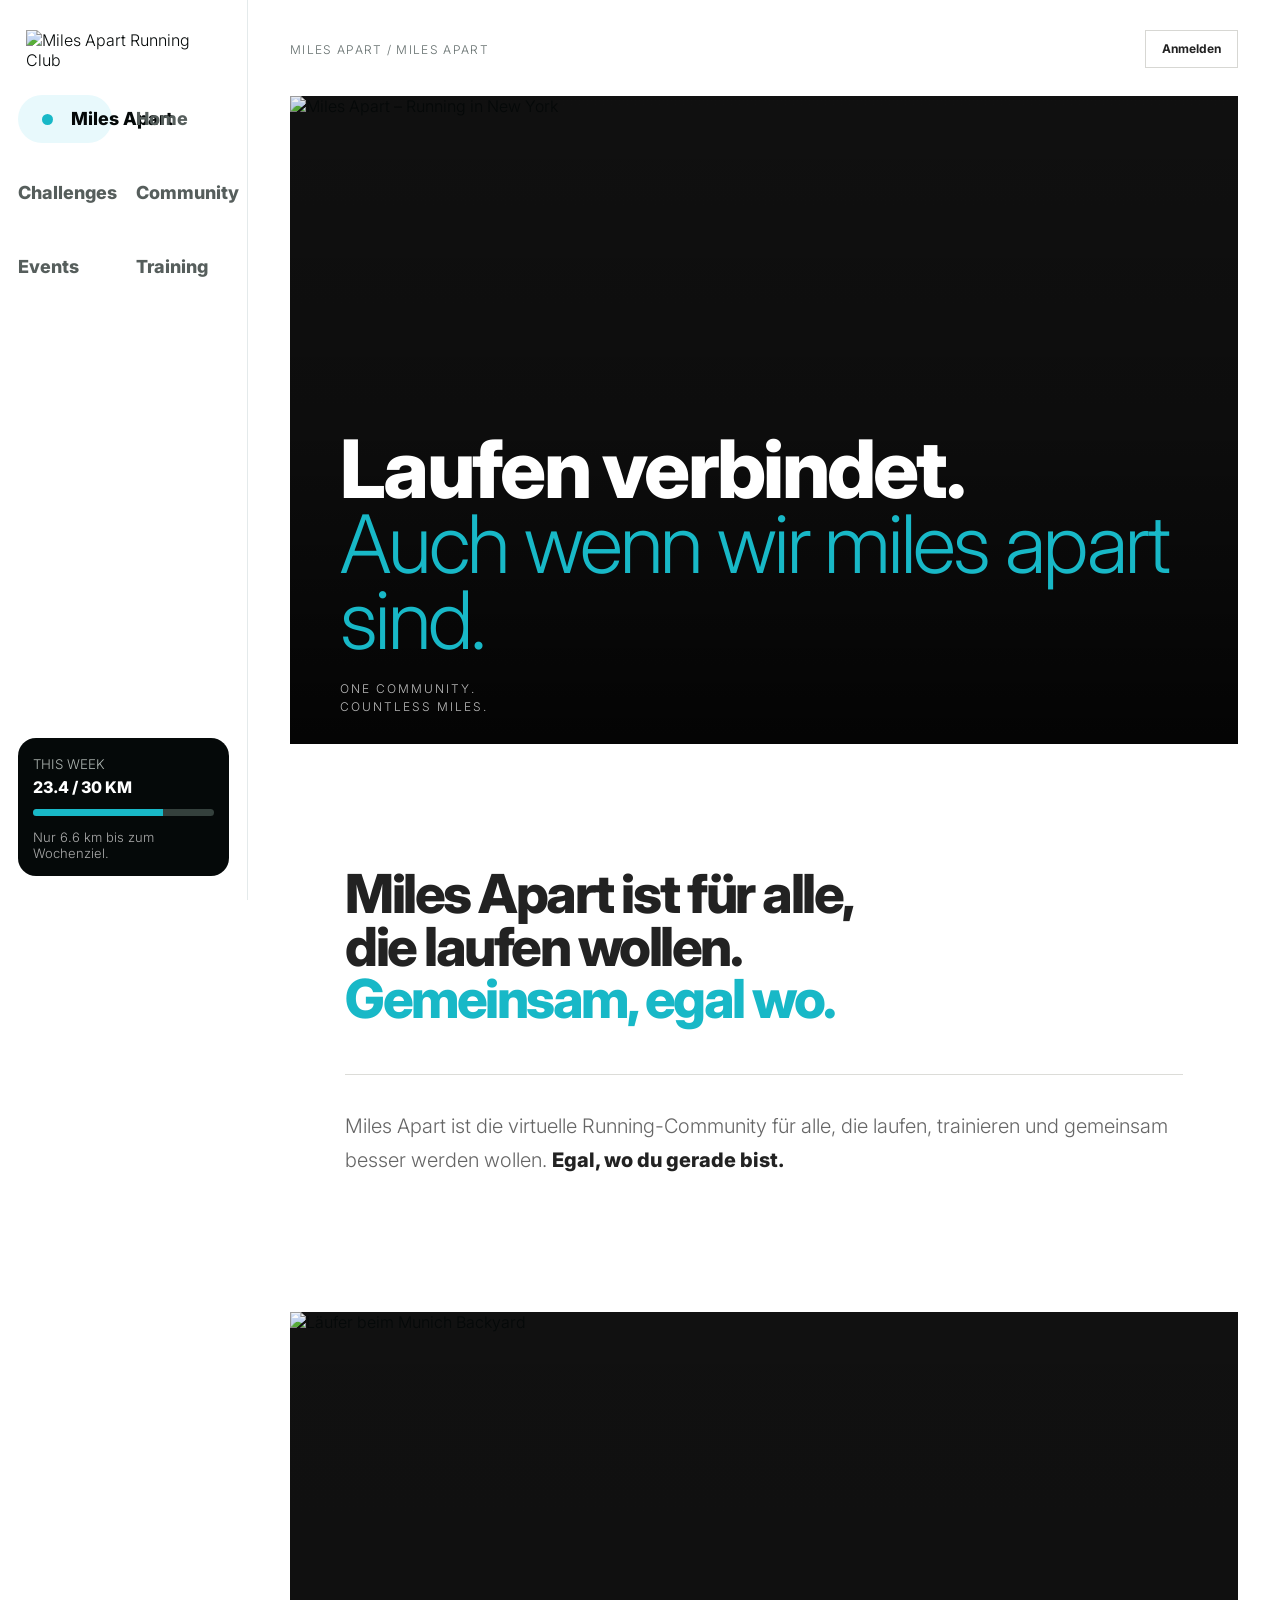
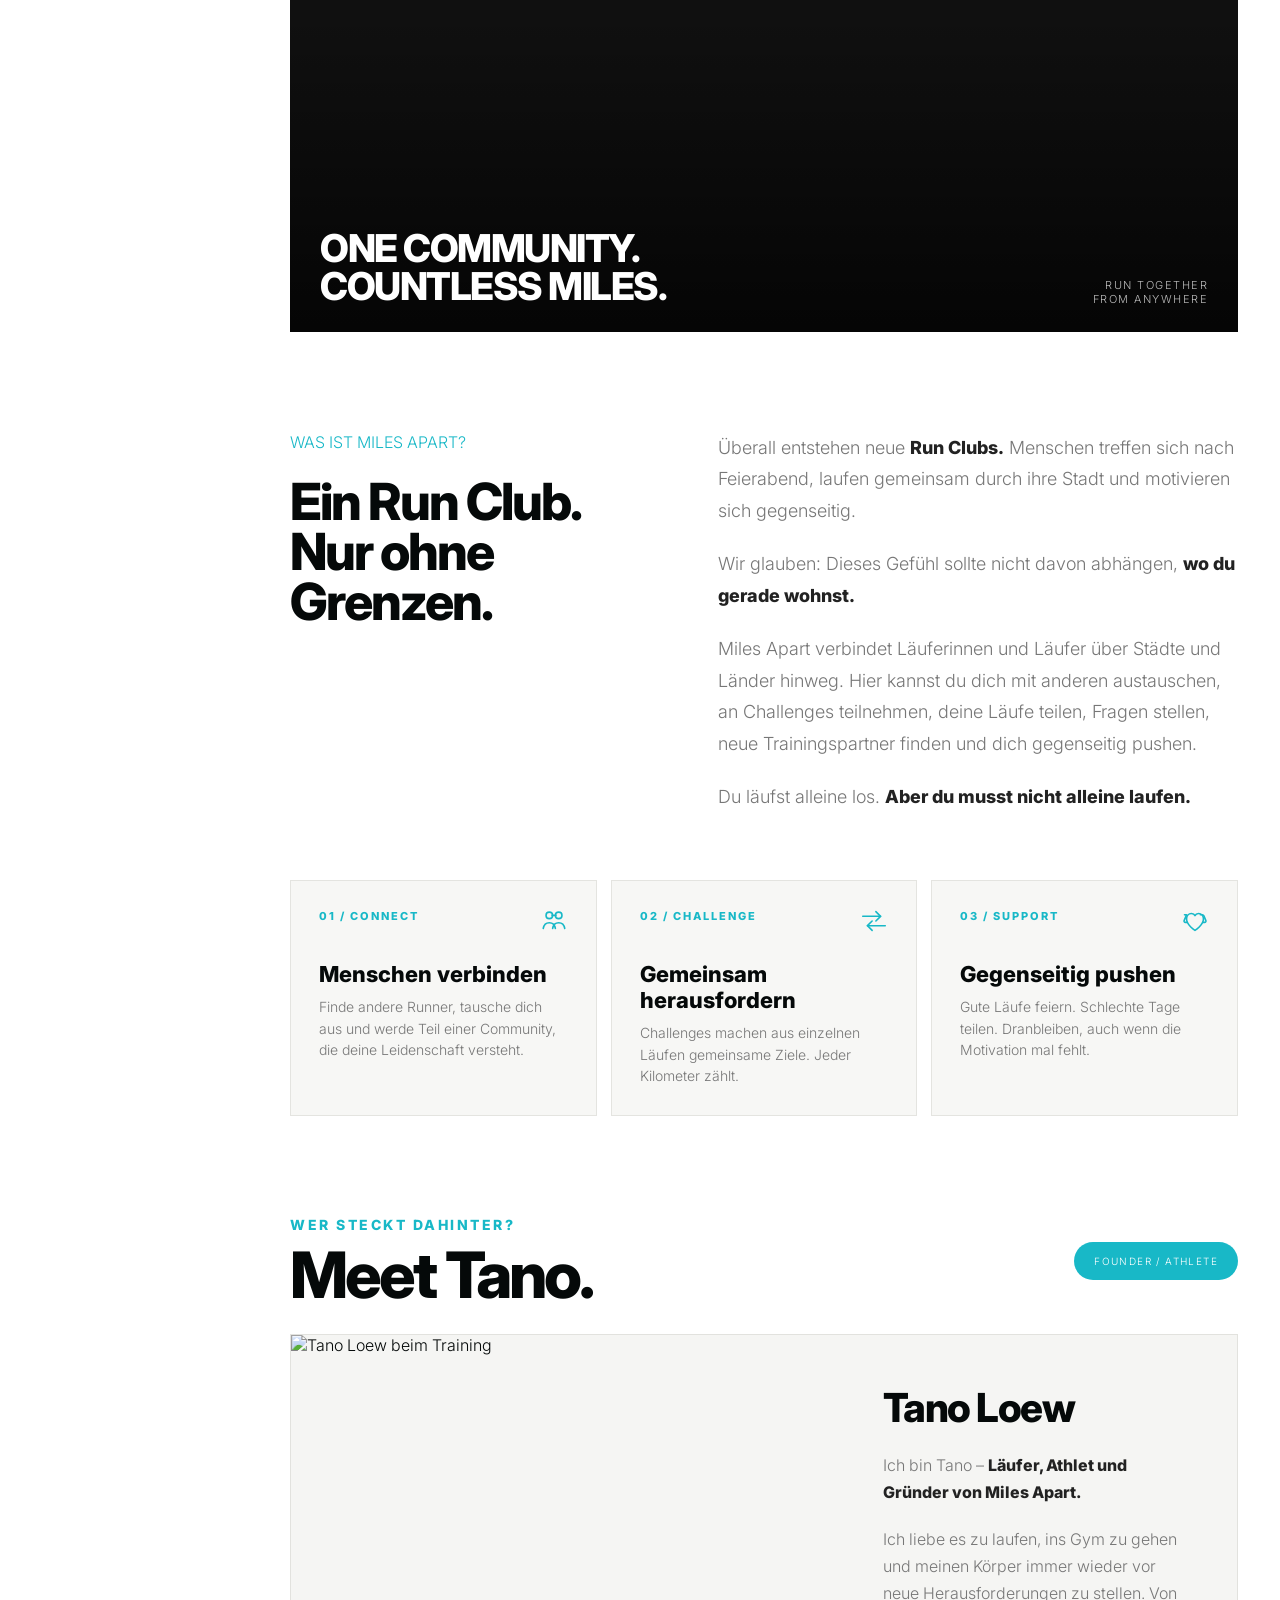
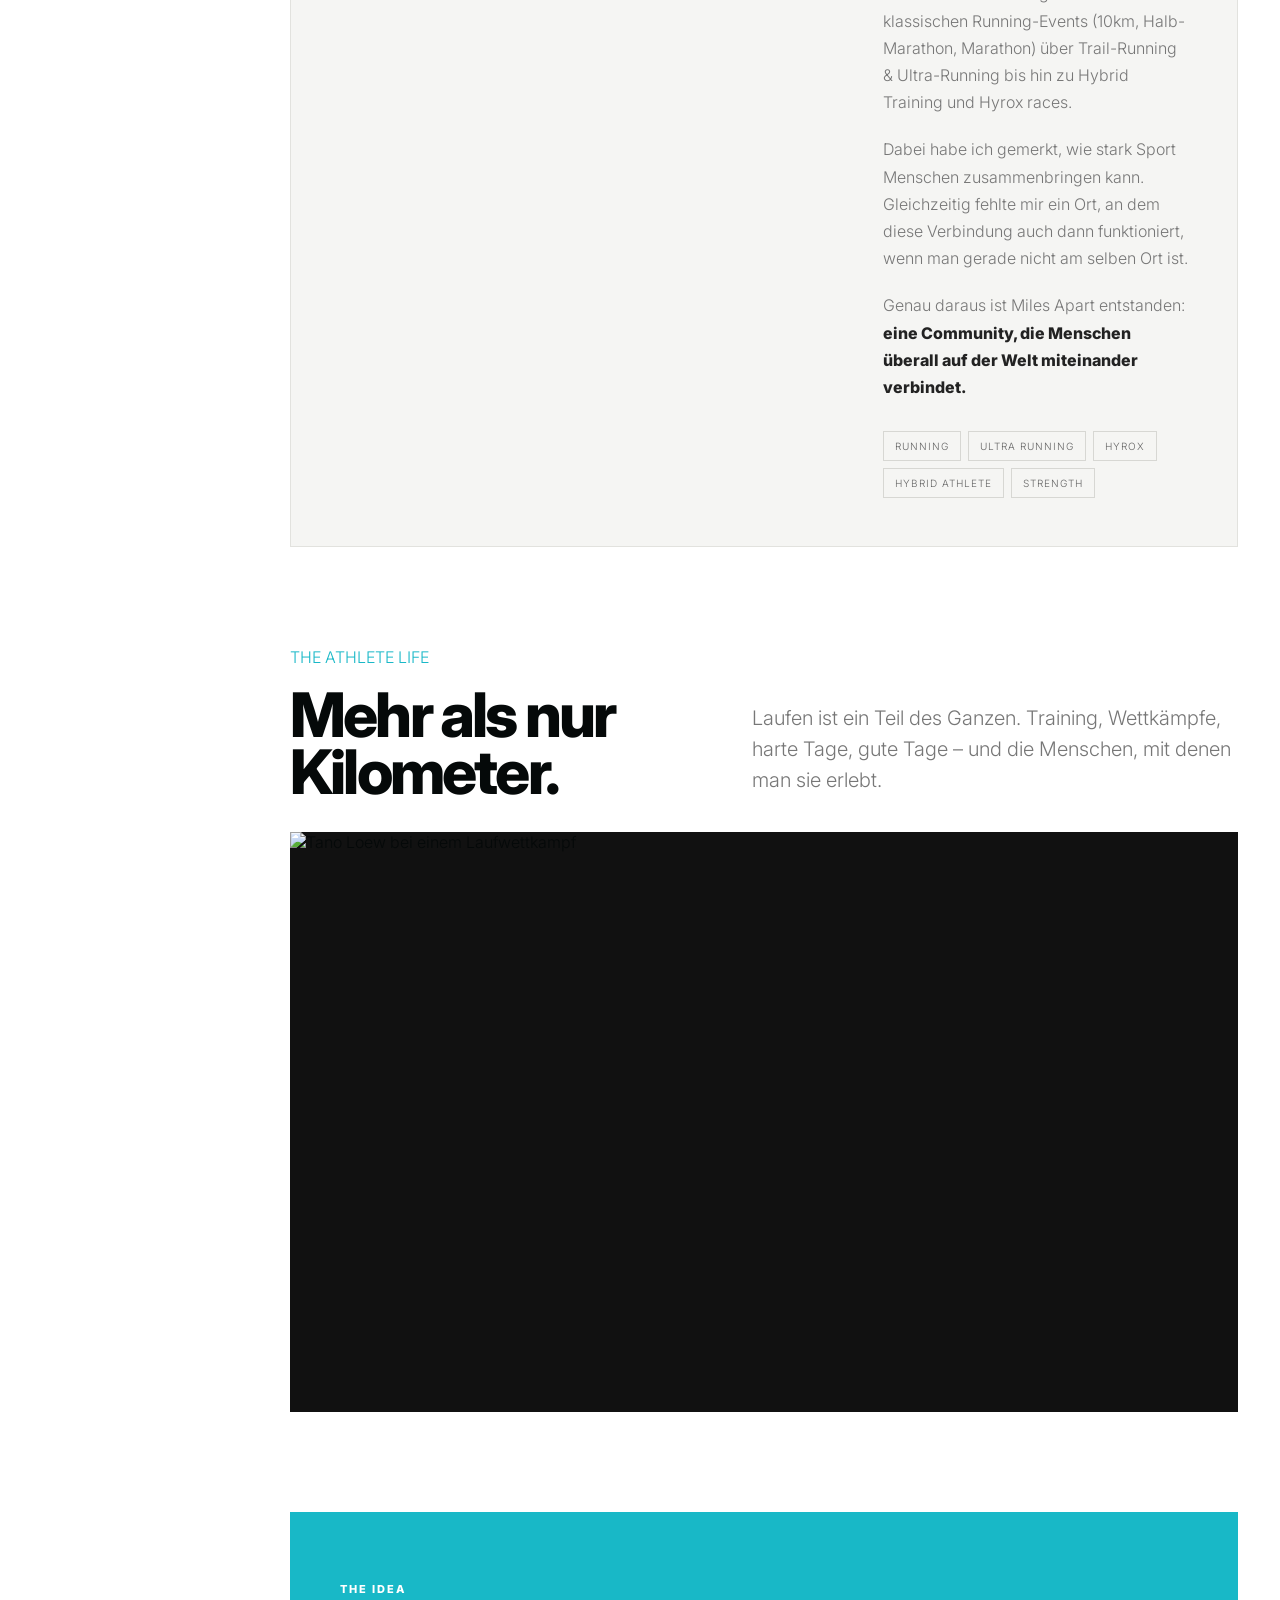
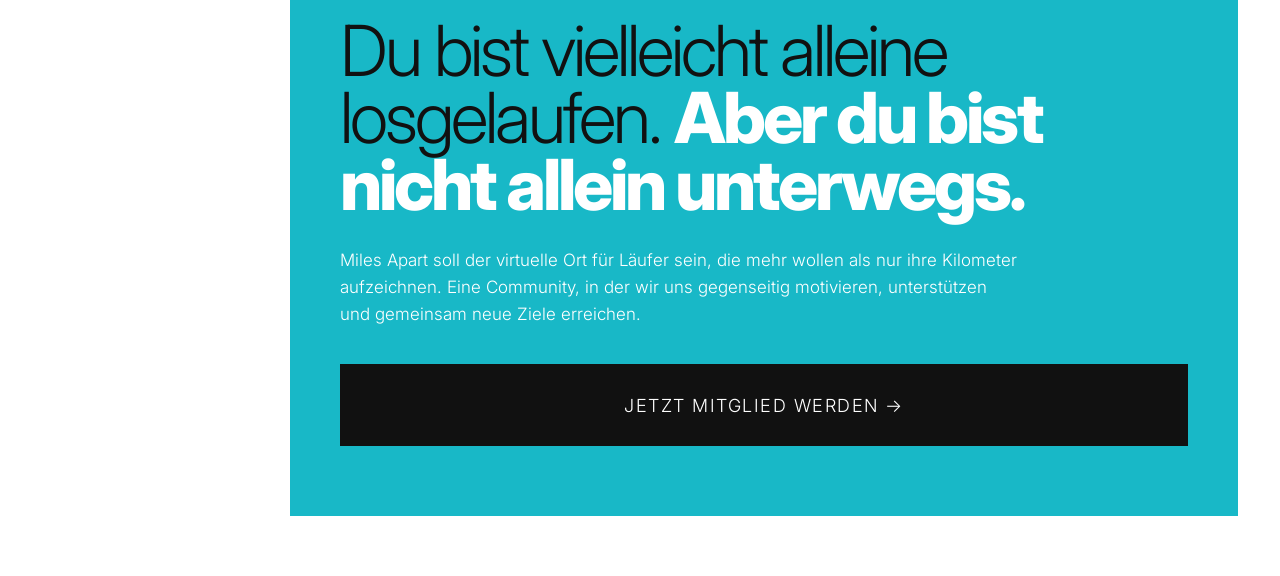
==== commit d84caa3e: "index.html aktualisieren" ====
--- a/index.html
+++ b/index.html
@@ -669,6 +669,7 @@
 
 /* =====================================================
    EINGELOGGTE USER-SEITE
+   GRAUER BEREICH ENTFERNT
 ===================================================== */
 
 .logged-profile-page{
@@ -676,7 +677,9 @@
   width:100%;
   max-width:none;
   box-sizing:border-box;
-  background:#fafafa;
+
+  background:#fff;
+
   min-height:calc(100vh - 100px);
   margin:0;
   padding:0;
@@ -686,6 +689,8 @@
   display:block;
   width:100%;
   max-width:none;
+
+  background:#fff;
 }
 
 .logged-profile-frame{
@@ -693,17 +698,21 @@
   width:100%;
   max-width:none;
   min-width:0;
+
   min-height:calc(100vh - 100px);
   height:100vh;
+
+  margin:0;
+  padding:0;
+
   border:0;
-  background:#fafafa;
+
+  background:#fff;
 }
 
 /*
- * WICHTIG:
- * Sobald die eingeloggte Profilseite sichtbar ist,
- * darf der .main-Bereich die komplette verfügbare
- * Breite verwenden.
+ * PROFILSEITE:
+ * Kein grauer Außenbereich.
  */
 
 .main:has(.logged-profile-page.active){
@@ -712,6 +721,8 @@
   margin-left:0 !important;
   margin-right:0 !important;
   box-sizing:border-box;
+
+  background:#fff !important;
 }
 
 .main:has(.logged-profile-page.active) .top{
@@ -724,6 +735,7 @@
 .main:has(.logged-profile-page.active) .logged-profile-frame{
   width:100%;
   max-width:none;
+  background:#fff !important;
 }
 
 /* =====================================================
@@ -737,7 +749,9 @@
   box-sizing:border-box;
   align-items:center;
   justify-content:center;
-  background:#fafafa;
+
+  background:#fff;
+
   color:#777;
   font-size:14px;
 }
@@ -1489,16 +1503,17 @@
 
   .logged-profile-frame{
     min-height:calc(100vh - 80px);
-  }
-
-  /*
-   * Auf Mobilgeräten darf der Profilbereich ebenfalls
-   * die komplette verfügbare Breite verwenden.
-   */
+    background:#fff !important;
+  }
+
+  .logged-profile-page{
+    background:#fff !important;
+  }
 
   .main:has(.logged-profile-page.active){
     width:100% !important;
     max-width:none !important;
+    background:#fff !important;
   }
 }
 </style>
@@ -1624,11 +1639,6 @@
       </div>
 
     </div>
-
-
-    <!-- =====================================================
-         EINGELOGGTE USER-SEITE
-    ====================================================== -->
 
     <section
       class="logged-profile-page"
@@ -1654,11 +1664,6 @@
 
     </section>
 
-
-    <!-- =====================================================
-         PUBLIC SITE
-    ====================================================== -->
-
     <div id="publicSite">
 
       <div class="home-hero">
@@ -1685,7 +1690,6 @@
         </div>
 
       </div>
-
 
       <section class="home-intro">
 
@@ -1716,7 +1720,6 @@
 
       </section>
 
-
       <div class="story-photo">
 
         <img
@@ -1741,7 +1744,6 @@
         </div>
 
       </div>
-
 
       <section class="about-project">
 
@@ -1795,7 +1797,6 @@
 
         </div>
 
-
         <div class="principles">
 
           <div class="principle">
@@ -1827,7 +1828,6 @@
 
           </div>
 
-
           <div class="principle">
 
             <div class="principle-number">
@@ -1856,7 +1856,6 @@
 
           </div>
 
-
           <div class="principle">
 
             <div class="principle-number">
@@ -1887,7 +1886,6 @@
         </div>
 
       </section>
-
 
       <section class="founder">
 
@@ -1973,7 +1971,6 @@
 
       </section>
 
-
       <section class="visual-story">
 
         <div class="visual-story-head">
@@ -2013,7 +2010,6 @@
         </div>
 
       </section>
-
 
       <section class="statement">
 
@@ -2055,11 +2051,6 @@
   </main>
 
 </div>
-
-
-<!-- =====================================================
-     AUTH OVERLAY
-===================================================== -->
 
 <div
   class="auth-overlay"
@@ -2119,7 +2110,6 @@
 
     </div>
 
-
     <form
       class="auth-form active"
       id="loginForm"
@@ -2179,7 +2169,6 @@
       ></div>
 
     </form>
-
 
     <form
       class="auth-form"
@@ -2335,7 +2324,6 @@
 
         </div>
 
-
         <div class="gate-card">
 
           <div class="gate-top">
@@ -2462,7 +2450,6 @@
 
       </div>
 
-
       <div class="registration-progress">
 
         <div
@@ -2497,7 +2484,6 @@
 
       </div>
 
-
       <div
         class="registration-status"
         id="registrationStatus"
@@ -2511,7 +2497,6 @@
         </span>
 
       </div>
-
 
       <button
         class="auth-submit"
@@ -2529,7 +2514,6 @@
 
     </form>
 
-
     <form
       class="auth-form"
       id="forgotForm"
@@ -2578,7 +2562,6 @@
       </div>
 
     </form>
-
 
     <form
       class="auth-form"
@@ -2638,12 +2621,7 @@
 
 </div>
 
-
 <script>
-
-/* =====================================================
-   SUPABASE
-===================================================== */
 
 const SUPABASE_URL =
   "https://orbrkdrsihsacsnprewf.supabase.co";
@@ -2661,22 +2639,10 @@
     SUPABASE_PUBLISHABLE_KEY
   );
 
-
-/* =====================================================
-   STATE
-===================================================== */
-
 let currentUser = null;
 let currentProfile = null;
-
 let profileFrameObserver = null;
-
 let profileNavigationInProgress = false;
-
-
-/* =====================================================
-   DOM
-===================================================== */
 
 const publicSite =
   document.getElementById("publicSite");
@@ -2812,11 +2778,6 @@
 
 const shareInstagram =
   document.getElementById("shareInstagram");
-
-
-/* =====================================================
-   HELPER
-===================================================== */
 
 function getDisplayName(){
 
@@ -2852,7 +2813,6 @@
   return "Runner";
 }
 
-
 function getInitials(name){
 
   const parts =
@@ -2876,7 +2836,6 @@
     parts[parts.length - 1].charAt(0)
   ).toUpperCase();
 }
-
 
 function getPublicStorageUrl(
   value,
@@ -2907,11 +2866,6 @@
     null
   );
 }
-
-
-/* =====================================================
-   USERNAME
-===================================================== */
 
 function slugifyUsername(value){
 
@@ -2929,7 +2883,6 @@
     .slice(0,24);
 }
 
-
 function createFallbackUsername(user){
 
   const displayName =
@@ -2957,11 +2910,6 @@
     `${base}${suffix || Date.now().toString(36)}`
   );
 }
-
-
-/* =====================================================
-   PROFILE
-===================================================== */
 
 async function loadProfile(user){
 
@@ -3001,7 +2949,6 @@
 
   return currentProfile;
 }
-
 
 async function ensureProfileForUser(user){
 
@@ -3133,11 +3080,6 @@
   return currentProfile;
 }
 
-
-/* =====================================================
-   PROFILE VIEW
-===================================================== */
-
 function showPublicSite(){
 
   if(profileFrameObserver){
@@ -3168,7 +3110,6 @@
   });
 }
 
-
 function showLoggedProfile(){
 
   publicSite.style.display =
@@ -3184,7 +3125,6 @@
   });
 }
 
-
 function showProfileLoading(){
 
   publicSite.style.display =
@@ -3199,18 +3139,12 @@
   );
 }
 
-
 function hideProfileLoading(){
 
   profileLoading.classList.remove(
     "active"
   );
 }
-
-
-/* =====================================================
-   USER.HTML IFRAME
-===================================================== */
 
 function resizeLoggedProfileFrame(){
 
@@ -3266,7 +3200,6 @@
   }
 }
 
-
 function observeLoggedProfileFrame(){
 
   try{
@@ -3330,7 +3263,6 @@
   }
 }
 
-
 loggedProfileFrame.addEventListener(
   "load",
   () => {
@@ -3340,11 +3272,6 @@
     observeLoggedProfileFrame();
   }
 );
-
-
-/* =====================================================
-   LOAD LOGGED PROFILE
-===================================================== */
 
 async function loadLoggedProfilePage(){
 
@@ -3464,11 +3391,6 @@
   }
 }
 
-
-/* =====================================================
-   UI
-===================================================== */
-
 function updateUserInterface(){
 
   if(!currentUser){
@@ -3566,11 +3488,6 @@
     };
 }
 
-
-/* =====================================================
-   ACCOUNT MENU
-===================================================== */
-
 avatarButton.addEventListener(
   "click",
   event => {
@@ -3583,7 +3500,6 @@
     );
   }
 );
-
 
 document.addEventListener(
   "click",
@@ -3602,7 +3518,6 @@
   }
 );
 
-
 profileButton.addEventListener(
   "click",
   async event => {
@@ -3617,11 +3532,6 @@
     await loadLoggedProfilePage();
   }
 );
-
-
-/* =====================================================
-   LOGOUT
-===================================================== */
 
 logoutButton.addEventListener(
   "click",
@@ -3671,11 +3581,6 @@
   }
 );
 
-
-/* =====================================================
-   AUTH
-===================================================== */
-
 function openAuth(){
 
   authOverlay.classList.add(
@@ -3688,7 +3593,6 @@
   showLogin();
 }
 
-
 function closeAuth(){
 
   authOverlay.classList.remove(
@@ -3701,7 +3605,6 @@
   clearMessages();
 }
 
-
 function clearMessages(){
 
   loginMessage.textContent =
@@ -3732,7 +3635,6 @@
     "success"
   );
 }
-
 
 function showLogin(){
 
@@ -3756,7 +3658,6 @@
   clearMessages();
 }
 
-
 function showRegister(){
 
   loginForm.classList.remove("active");
@@ -3781,7 +3682,6 @@
   updateRegistrationGate();
 }
 
-
 function showForgotPassword(){
 
   loginForm.classList.remove("active");
@@ -3801,7 +3701,6 @@
   clearMessages();
 }
 
-
 function showRecovery(){
 
   loginForm.classList.remove("active");
@@ -3821,7 +3720,6 @@
   clearMessages();
 }
 
-
 openLoginButton.addEventListener(
   "click",
   openAuth
@@ -3880,13 +3778,7 @@
   }
 );
 
-
-/* =====================================================
-   REGISTRATION
-===================================================== */
-
 let inviteActionCompleted = false;
-
 
 function updateRegistrationGate(){
 
@@ -3952,13 +3844,11 @@
   }
 }
 
-
 followConfirmation.addEventListener(
   "change",
   updateRegistrationGate
 );
 
-
 inviteConfirmation.addEventListener(
   "change",
   () => {
@@ -3974,7 +3864,6 @@
     updateRegistrationGate();
   }
 );
-
 
 function getInviteUrl(){
 
@@ -3983,7 +3872,6 @@
     window.location.pathname
   );
 }
-
 
 function getInviteMessage(){
 
@@ -3995,7 +3883,6 @@
   );
 }
 
-
 function markInviteActionStarted(){
 
   inviteActionCompleted =
@@ -4007,7 +3894,6 @@
 
   updateRegistrationGate();
 }
-
 
 shareWhatsapp.addEventListener(
   "click",
@@ -4026,7 +3912,6 @@
   }
 );
 
-
 shareInstagram.addEventListener(
   "click",
   async () => {
@@ -4082,11 +3967,6 @@
     );
   }
 );
-
-
-/* =====================================================
-   LOGIN
-===================================================== */
 
 loginForm.addEventListener(
   "submit",
@@ -4171,11 +4051,6 @@
   }
 );
 
-
-/* =====================================================
-   REGISTRATION
-===================================================== */
-
 registerForm.addEventListener(
   "submit",
   async event => {
@@ -4349,11 +4224,6 @@
     }
   }
 );
-
-
-/* =====================================================
-   PASSWORD RESET
-===================================================== */
 
 forgotForm.addEventListener(
   "submit",
@@ -4413,11 +4283,6 @@
   }
 );
 
-
-/* =====================================================
-   PASSWORD RECOVERY
-===================================================== */
-
 recoveryForm.addEventListener(
   "submit",
   async event => {
@@ -4495,11 +4360,6 @@
     );
   }
 );
-
-
-/* =====================================================
-   AUTH ERROR
-===================================================== */
 
 function translateAuthError(
   error
@@ -4574,11 +4434,6 @@
   );
 }
 
-
-/* =====================================================
-   AUTH STATE
-===================================================== */
-
 async function handleAuthStateChange(
   event,
   session
@@ -4619,7 +4474,6 @@
     return;
   }
 
-
   if(
     session?.user
   ){
@@ -4686,7 +4540,6 @@
     updateUserInterface();
   }
 }
-
 
 supabaseClient.auth.onAuthStateChange(
   (
@@ -4704,11 +4557,6 @@
   }
 );
 
-
-/* =====================================================
-   INITIALIZE
-===================================================== */
-
 async function initializeAuth(){
 
   const {
@@ -4776,11 +4624,6 @@
   }
 }
 
-
-/* =====================================================
-   START
-===================================================== */
-
 updateRegistrationGate();
 
 showPublicSite();
--- a/style.css
+++ b/style.css
@@ -0,0 +1,2034 @@
+@import url('https://fonts.googleapis.com/css2?family=Inter:wght@300;800&display=swap');
+
+/* =========================================================
+   GLOBAL
+   ========================================================= */
+
+:root{
+  --paper:#ffffff;
+  --card:#ffffff;
+  --ink:#050909;
+  --muted:#66706f;
+  --accent:#2fdff7;
+  --accent-soft:#e9fbff;
+  --line:#e4eaeb;
+  --dark:#050909;
+  --radius:22px;
+
+  --miles-blue:#18b8c7;
+  --miles-blue-dark:#1199a6;
+
+  --font-main:"Inter",sans-serif;
+  --font-light:300;
+  --font-heading:800;
+}
+
+*{
+  box-sizing:border-box;
+}
+
+html,
+body{
+  width:100%;
+  max-width:none;
+  min-width:0;
+  margin:0;
+  padding:0;
+  overflow-x:hidden;
+}
+
+body{
+  background:var(--paper);
+  color:var(--ink);
+  font-family:var(--font-main);
+  font-weight:var(--font-light);
+}
+
+*,
+*::before,
+*::after{
+  min-width:0;
+}
+
+img,
+svg,
+video{
+  max-width:100%;
+}
+
+a{
+  color:inherit;
+  text-decoration:none;
+  font-weight:var(--font-light);
+}
+
+button,
+input,
+textarea,
+select{
+  font-family:var(--font-main);
+}
+
+/* =========================================================
+   TYPOGRAPHY
+   ========================================================= */
+
+h1,
+h2,
+h3,
+h4,
+h5,
+h6{
+  font-family:var(--font-main);
+  font-weight:var(--font-heading);
+}
+
+p,
+li,
+span,
+a,
+button,
+input,
+textarea,
+select{
+  font-family:var(--font-main);
+  font-weight:var(--font-light);
+}
+
+/* =========================================================
+   LAYOUT
+   ========================================================= */
+
+/*
+   WICHTIG:
+   Der komplette Seitenrahmen darf nicht mehr auf eine
+   bestimmte Maximalbreite begrenzt werden.
+
+   Sidebar = 248px
+   Inhalt   = kompletter restlicher Bildschirm
+*/
+
+.shell{
+  display:grid;
+  grid-template-columns:248px minmax(0,1fr);
+
+  width:100%;
+  max-width:none;
+
+  min-height:100vh;
+  min-width:0;
+
+  margin:0;
+  padding:0;
+}
+
+/*
+   Die Sidebar bleibt links fest.
+*/
+
+.sidebar{
+  position:sticky;
+  top:0;
+
+  width:248px;
+  min-width:248px;
+  max-width:248px;
+
+  height:100vh;
+
+  background:var(--paper);
+
+  border-right:1px solid var(--line);
+
+  padding:24px 18px;
+
+  display:flex;
+  flex-direction:column;
+
+  box-sizing:border-box;
+
+  z-index:20;
+}
+
+/*
+   WICHTIG:
+   KEIN max-width:1500px mehr.
+
+   Der Main-Bereich nimmt jetzt den kompletten
+   verfügbaren Platz rechts neben der Sidebar ein.
+*/
+
+.main{
+  width:100%;
+  max-width:none;
+  min-width:0;
+
+  margin:0;
+  padding:30px 42px 60px;
+
+  box-sizing:border-box;
+
+  overflow:visible;
+}
+
+/*
+   Der öffentliche Miles-Apart-Inhalt darf ebenfalls
+   nicht durch einen inneren Container begrenzt werden.
+*/
+
+#publicSite{
+  width:100%;
+  max-width:none;
+  min-width:0;
+
+  margin:0;
+  padding:0;
+
+  box-sizing:border-box;
+}
+
+/*
+   Alle direkten großen Inhaltsbereiche nutzen
+   die komplette verfügbare Breite.
+*/
+
+#publicSite > *,
+.main > *{
+  max-width:none;
+}
+
+/* =========================================================
+   BRAND / LOGO
+   ========================================================= */
+
+.brand{
+  padding:6px 8px 25px;
+  overflow:visible;
+}
+
+.brand a{
+  display:block;
+  overflow:visible;
+}
+
+.brand img{
+  display:block;
+
+  width:205px;
+  height:auto;
+
+  max-width:none;
+
+  object-fit:contain;
+  overflow:visible;
+}
+
+/* =========================================================
+   NAVIGATION
+   ZENTRAL FÜR ALLE SEITEN
+   ========================================================= */
+
+.nav{
+  display:grid !important;
+
+  grid-template-columns:1fr 1fr !important;
+
+  column-gap:24px !important;
+  row-gap:26px !important;
+
+  width:100% !important;
+
+  margin:0 !important;
+  padding:0 !important;
+}
+
+.nav a,
+.nav a:link,
+.nav a:visited{
+  display:flex !important;
+
+  align-items:center !important;
+
+  width:100% !important;
+  min-width:0 !important;
+
+  height:48px !important;
+  min-height:48px !important;
+
+  box-sizing:border-box !important;
+
+  margin:0 !important;
+  padding:0 !important;
+
+  border:0 !important;
+  border-radius:999px !important;
+
+  background:transparent !important;
+
+  color:#565e5c !important;
+
+  font-family:var(--font-main) !important;
+  font-size:18px !important;
+  line-height:1 !important;
+  font-weight:800 !important;
+
+  letter-spacing:0 !important;
+
+  text-decoration:none !important;
+
+  white-space:nowrap !important;
+
+  transition:
+    background .2s ease,
+    color .2s ease,
+    transform .2s ease !important;
+}
+
+.nav a:hover,
+.nav a:focus{
+  background:transparent !important;
+  color:#111 !important;
+  transform:none !important;
+  outline:none !important;
+}
+
+/* =========================================================
+   AKTIVE SEITE
+   ========================================================= */
+
+.nav a.active,
+.nav a.active:link,
+.nav a.active:visited{
+  height:48px !important;
+  min-height:48px !important;
+
+  padding:0 24px !important;
+
+  background:#e8f9fc !important;
+
+  color:#050909 !important;
+
+  border:0 !important;
+  border-radius:999px !important;
+}
+
+.nav a.active:hover,
+.nav a.active:focus{
+  background:#e8f9fc !important;
+  color:#050909 !important;
+}
+
+/* =========================================================
+   BLAUER PUNKT NUR BEI AKTIVER SEITE
+   ========================================================= */
+
+.nav a.active::before{
+  content:"";
+
+  width:11px !important;
+  height:11px !important;
+
+  min-width:11px !important;
+
+  flex:0 0 11px !important;
+
+  margin-right:18px !important;
+
+  border-radius:50% !important;
+
+  background:var(--miles-blue) !important;
+}
+
+.nav a:not(.active)::before{
+  content:none !important;
+  display:none !important;
+}
+
+.nav a span{
+  min-width:0 !important;
+}
+
+/* =========================================================
+   SIDEBAR BOTTOM
+   ========================================================= */
+
+.side-bottom{
+  margin-top:auto;
+
+  background:var(--dark);
+  color:white;
+
+  border-radius:18px;
+
+  padding:15px;
+}
+
+.side-bottom small{
+  color:#aeb6b2;
+  font-weight:var(--font-light);
+}
+
+.side-bottom strong{
+  display:block;
+
+  margin:4px 0 12px;
+
+  font-weight:var(--font-heading);
+}
+
+.mini-progress{
+  height:7px;
+
+  background:#34403c;
+
+  border-radius:99px;
+
+  overflow:hidden;
+}
+
+.mini-progress i{
+  display:block;
+
+  height:100%;
+  width:72%;
+
+  background:var(--miles-blue);
+}
+
+/* =========================================================
+   TOP BAR
+   ========================================================= */
+
+.top{
+  position:relative;
+
+  display:flex;
+
+  align-items:center;
+  justify-content:space-between;
+
+  width:100%;
+
+  margin-bottom:28px;
+}
+
+.crumb{
+  color:var(--muted);
+
+  font-size:12px;
+
+  font-weight:var(--font-light);
+
+  letter-spacing:.11em;
+}
+
+.top-right{
+  display:flex;
+
+  align-items:center;
+
+  gap:12px;
+
+  position:relative;
+}
+
+.user-area{
+  position:relative;
+
+  display:flex;
+
+  align-items:center;
+
+  gap:10px;
+}
+
+/* =========================================================
+   LOGIN BUTTON
+   EINHEITLICH AUF ALLEN SEITEN
+   ========================================================= */
+
+.login-button{
+  display:inline-flex !important;
+
+  align-items:center !important;
+  justify-content:center !important;
+
+  min-height:38px !important;
+  height:38px !important;
+
+  padding:0 16px !important;
+
+  border:1px solid #d7d7d3 !important;
+  border-radius:0 !important;
+
+  background:#fff !important;
+  color:#222 !important;
+
+  font-family:var(--font-main) !important;
+
+  font-size:12px !important;
+  line-height:1 !important;
+
+  font-weight:700 !important;
+
+  cursor:pointer !important;
+
+  box-shadow:none !important;
+
+  transition:
+    border-color .2s ease,
+    color .2s ease,
+    background .2s ease !important;
+}
+
+.login-button:hover{
+  border-color:var(--miles-blue) !important;
+  color:var(--miles-blue) !important;
+  background:#fff !important;
+}
+
+/* =========================================================
+   USER GREETING
+   ========================================================= */
+
+.user-greeting{
+  display:inline;
+
+  color:#666;
+
+  font-size:13px;
+  line-height:1.2;
+
+  white-space:nowrap;
+
+  font-weight:var(--font-light);
+}
+
+/* =========================================================
+   PROFILE AVATAR
+   ========================================================= */
+
+.user-avatar-button{
+  width:58px;
+  height:58px;
+
+  flex:0 0 58px;
+
+  padding:0;
+
+  border:3px solid var(--miles-blue);
+  border-radius:50%;
+
+  background:#fff;
+  color:var(--miles-blue);
+
+  display:flex;
+
+  align-items:center;
+  justify-content:center;
+
+  font-family:var(--font-main) !important;
+
+  font-size:18px;
+  line-height:1;
+
+  font-weight:var(--font-heading) !important;
+
+  cursor:pointer;
+
+  overflow:hidden;
+
+  box-shadow:none;
+}
+
+.user-avatar-button img{
+  width:100%;
+  height:100%;
+
+  object-fit:cover;
+
+  display:block;
+}
+
+/* =========================================================
+   ACCOUNT POPUP
+   EINHEITLICH AUF ALLEN SEITEN
+   ========================================================= */
+
+.account-menu{
+  position:absolute !important;
+
+  top:calc(100% + 12px) !important;
+  right:0 !important;
+  left:auto !important;
+
+  width:260px !important;
+  min-width:260px !important;
+  max-width:260px !important;
+
+  height:auto !important;
+  min-height:0 !important;
+  max-height:none !important;
+
+  margin:0 !important;
+  padding:0 !important;
+
+  background:#fff !important;
+
+  border:1px solid #dddddd !important;
+  border-radius:0 !important;
+
+  box-shadow:0 15px 40px rgba(0,0,0,.12) !important;
+
+  overflow:hidden !important;
+
+  z-index:9999 !important;
+
+  display:none !important;
+}
+
+.account-menu.open{
+  display:block !important;
+}
+
+/* =========================================================
+   ACCOUNT POPUP — NAME
+   ========================================================= */
+
+.account-menu-name{
+  display:block !important;
+
+  width:100% !important;
+  min-width:0 !important;
+
+  margin:0 !important;
+
+  padding:16px 18px 4px !important;
+
+  box-sizing:border-box !important;
+
+  border:0 !important;
+
+  background:#fff !important;
+  color:#111 !important;
+
+  font-family:var(--font-main) !important;
+
+  font-size:20px !important;
+  line-height:1.25 !important;
+
+  font-weight:800 !important;
+
+  white-space:normal !important;
+
+  overflow-wrap:anywhere !important;
+}
+
+/* =========================================================
+   ACCOUNT POPUP — EMAIL
+   ========================================================= */
+
+.account-menu-email{
+  display:block !important;
+
+  width:100% !important;
+  min-width:0 !important;
+
+  margin:0 !important;
+
+  padding:0 18px 16px !important;
+
+  box-sizing:border-box !important;
+
+  border:0 !important;
+  border-bottom:1px solid #e8e8e8 !important;
+
+  background:#fff !important;
+  color:#888 !important;
+
+  font-family:var(--font-main) !important;
+
+  font-size:13px !important;
+  line-height:1.4 !important;
+
+  font-weight:300 !important;
+
+  overflow-wrap:anywhere !important;
+  word-break:break-word !important;
+}
+
+/* =========================================================
+   ACCOUNT POPUP — MENÜPUNKTE
+   ========================================================= */
+
+.account-menu a,
+.account-menu button,
+.account-menu .profile-menu-button,
+.account-menu .logout-button{
+  display:block !important;
+
+  width:100% !important;
+  min-width:0 !important;
+  max-width:none !important;
+
+  height:auto !important;
+  min-height:0 !important;
+
+  margin:0 !important;
+
+  padding:16px 18px !important;
+
+  box-sizing:border-box !important;
+
+  border:0 !important;
+  border-radius:0 !important;
+  border-bottom:1px solid #e8e8e8 !important;
+
+  background:#fff !important;
+
+  color:#222 !important;
+
+  text-align:left !important;
+  text-decoration:none !important;
+
+  font-family:var(--font-main) !important;
+
+  font-size:16px !important;
+  line-height:1.3 !important;
+
+  font-weight:300 !important;
+
+  letter-spacing:normal !important;
+  text-transform:none !important;
+
+  box-shadow:none !important;
+
+  cursor:pointer !important;
+
+  appearance:none !important;
+  -webkit-appearance:none !important;
+}
+
+.account-menu a:hover,
+.account-menu button:hover,
+.account-menu .profile-menu-button:hover,
+.account-menu .logout-button:hover{
+  background:#f5f5f3 !important;
+  color:#222 !important;
+}
+
+.account-menu .logout-button{
+  border-bottom:0 !important;
+  color:#888 !important;
+}
+
+.account-menu .logout-button:hover{
+  color:#555 !important;
+}
+
+/* =========================================================
+   HERO
+   ========================================================= */
+
+.hero{
+  display:block;
+
+  width:100%;
+
+  margin-bottom:28px;
+}
+
+.hero-logo{
+  width:310px;
+
+  margin-bottom:18px;
+}
+
+.hero-logo img{
+  width:100%;
+  height:auto;
+
+  display:block;
+
+  object-fit:contain;
+}
+
+h1{
+  font-size:42px;
+
+  letter-spacing:-2.2px;
+
+  margin:0 0 8px;
+
+  line-height:1.05;
+
+  font-weight:var(--font-heading);
+}
+
+.lead{
+  color:var(--muted);
+
+  font-size:17px;
+
+  margin:0;
+
+  font-weight:var(--font-light);
+}
+
+.hero .btn{
+  margin-top:18px;
+}
+
+/* =========================================================
+   GRID
+   ========================================================= */
+
+.grid{
+  display:grid;
+  gap:18px;
+
+  width:100%;
+}
+
+.g4{
+  grid-template-columns:repeat(4,minmax(0,1fr));
+}
+
+.g3{
+  grid-template-columns:repeat(3,minmax(0,1fr));
+}
+
+.g2{
+  grid-template-columns:repeat(2,minmax(0,1fr));
+}
+
+/* =========================================================
+   CARDS
+   ========================================================= */
+
+.card{
+  background:var(--card);
+
+  border:1px solid var(--line);
+
+  border-radius:var(--radius);
+
+  padding:22px;
+
+  box-shadow:0 8px 25px rgba(0,0,0,.025);
+}
+
+.card.dark{
+  background:var(--dark);
+  color:white;
+  border-color:var(--dark);
+}
+
+.card.lime{
+  background:var(--miles-blue);
+
+  border-color:var(--miles-blue);
+
+  color:#fff;
+}
+
+/* =========================================================
+   KPI / LABELS
+   ========================================================= */
+
+.kpi{
+  font-size:32px;
+
+  font-weight:var(--font-heading);
+
+  letter-spacing:-1px;
+}
+
+.label{
+  color:var(--miles-blue);
+
+  font-size:13px;
+
+  font-weight:var(--font-heading);
+
+  text-transform:uppercase;
+
+  letter-spacing:.08em;
+}
+
+.dark .label{
+  color:#a9b2ae;
+}
+
+/* =========================================================
+   GENERAL ELEMENTS
+   ========================================================= */
+
+.row{
+  display:flex;
+
+  justify-content:space-between;
+
+  align-items:center;
+
+  gap:12px;
+}
+
+.stack{
+  display:grid;
+
+  gap:12px;
+}
+
+.muted{
+  color:var(--muted);
+
+  font-weight:var(--font-light);
+}
+
+.small{
+  font-size:13px;
+
+  font-weight:var(--font-light);
+}
+
+/* =========================================================
+   BUTTONS
+   ========================================================= */
+
+.btn{
+  display:inline-flex;
+
+  align-items:center;
+  justify-content:center;
+
+  border:0;
+
+  border-radius:13px;
+
+  padding:12px 17px;
+
+  font-weight:var(--font-light);
+
+  cursor:pointer;
+
+  background:var(--dark);
+
+  color:white;
+}
+
+.btn.lime{
+  background:var(--miles-blue);
+
+  color:#fff;
+}
+
+.btn.ghost{
+  background:#eef7f8;
+
+  color:#111;
+}
+
+.btn.white{
+  background:#fff;
+
+  color:#111;
+}
+
+/* =========================================================
+   PROGRESS
+   ========================================================= */
+
+.progress{
+  height:10px;
+
+  background:#e9ece6;
+
+  border-radius:99px;
+
+  overflow:hidden;
+}
+
+.progress i{
+  display:block;
+
+  height:100%;
+
+  background:var(--miles-blue);
+
+  border-radius:99px;
+}
+
+.dark .progress{
+  background:#34403c;
+}
+
+.dark .progress i{
+  background:var(--miles-blue);
+}
+
+/* =========================================================
+   SECTIONS
+   ========================================================= */
+
+.section{
+  margin-top:28px;
+}
+
+.section-head{
+  display:flex;
+
+  justify-content:space-between;
+
+  align-items:center;
+
+  margin-bottom:13px;
+}
+
+.section h2{
+  font-size:22px;
+
+  letter-spacing:-.7px;
+
+  margin:0;
+
+  font-weight:var(--font-heading);
+}
+
+/* =========================================================
+   BADGES
+   ========================================================= */
+
+.badge{
+  font-size:12px;
+
+  font-weight:var(--font-light);
+
+  border-radius:999px;
+
+  padding:6px 9px;
+
+  background:#eef7f8;
+}
+
+.badge.lime{
+  background:var(--miles-blue);
+
+  color:#fff;
+}
+
+/* =========================================================
+   EVENTS
+   ========================================================= */
+
+.event{
+  display:grid;
+
+  grid-template-columns:70px minmax(0,1fr) auto;
+
+  gap:16px;
+
+  align-items:center;
+}
+
+.date{
+  background:var(--dark);
+
+  color:white;
+
+  border-radius:16px;
+
+  padding:10px;
+
+  text-align:center;
+}
+
+.date b{
+  font-size:22px;
+
+  display:block;
+
+  font-weight:var(--font-heading);
+}
+
+.date span{
+  font-size:11px;
+
+  text-transform:uppercase;
+
+  color:#bbb;
+
+  font-weight:var(--font-light);
+}
+
+/* =========================================================
+   RANKING
+   ========================================================= */
+
+.rank{
+  display:grid;
+
+  grid-template-columns:42px minmax(0,1fr) auto;
+
+  align-items:center;
+
+  gap:12px;
+
+  padding:12px 0;
+
+  border-bottom:1px solid var(--line);
+}
+
+.rank:last-child{
+  border:0;
+}
+
+.ranknum{
+  font-weight:var(--font-heading);
+
+  color:#999;
+}
+
+.person{
+  display:flex;
+
+  align-items:center;
+
+  gap:10px;
+}
+
+.pavatar{
+  width:34px;
+  height:34px;
+
+  border-radius:50%;
+
+  display:grid;
+
+  place-items:center;
+
+  background:#ddd;
+
+  font-size:12px;
+
+  font-weight:var(--font-heading);
+}
+
+/* =========================================================
+   POSTS
+   ========================================================= */
+
+.post{
+  display:grid;
+
+  grid-template-columns:40px minmax(0,1fr);
+
+  gap:12px;
+}
+
+.post+.post{
+  padding-top:18px;
+
+  margin-top:18px;
+
+  border-top:1px solid var(--line);
+}
+
+.tag{
+  display:inline-block;
+
+  background:#eef7f8;
+
+  padding:5px 8px;
+
+  border-radius:8px;
+
+  font-size:11px;
+
+  font-weight:var(--font-light);
+
+  margin-right:5px;
+}
+
+/* =========================================================
+   BAR CHART
+   ========================================================= */
+
+.bar{
+  display:flex;
+
+  gap:7px;
+
+  align-items:end;
+
+  height:150px;
+}
+
+.bar i{
+  flex:1;
+
+  background:#ddd;
+
+  border-radius:7px 7px 2px 2px;
+}
+
+.bar i:nth-child(3),
+.bar i:nth-child(7){
+  background:#111;
+}
+
+.bar i:nth-child(7){
+  background:var(--miles-blue);
+}
+
+/* =========================================================
+   ROUTE
+   ========================================================= */
+
+.route{
+  height:190px;
+
+  border-radius:18px;
+
+  background:
+    radial-gradient(
+      circle at 20% 70%,
+      var(--miles-blue) 0 4px,
+      transparent 5px
+    ),
+    linear-gradient(135deg,#eef8fa,#fff);
+
+  position:relative;
+
+  overflow:hidden;
+}
+
+.route:after{
+  content:"";
+
+  position:absolute;
+
+  inset:25px 40px;
+
+  background:transparent;
+
+  border:4px solid #171716;
+
+  border-left-color:transparent;
+  border-bottom-color:transparent;
+
+  border-radius:48% 52% 48% 52%;
+
+  transform:rotate(-20deg);
+}
+
+/* =========================================================
+   LOGO SAFETY
+   ========================================================= */
+
+.brand,
+.brand a,
+.brand img,
+.hero-logo,
+.hero-logo a,
+.hero-logo img{
+  overflow:visible !important;
+
+  clip-path:none !important;
+
+  contain:none !important;
+}
+
+.brand img,
+.hero-logo img{
+  max-width:100%;
+
+  height:auto;
+
+  object-fit:contain;
+}
+
+/* =========================================================
+   AUTH
+   ========================================================= */
+
+.auth-overlay{
+  position:fixed;
+
+  inset:0;
+
+  background:rgba(0,0,0,.55);
+
+  display:none;
+
+  align-items:center;
+
+  justify-content:center;
+
+  padding:20px;
+
+  z-index:10000;
+
+  overflow-y:auto;
+}
+
+.auth-overlay.open{
+  display:flex;
+}
+
+.auth-modal{
+  position:relative;
+
+  width:min(440px,100%);
+
+  max-height:calc(100vh - 40px);
+
+  overflow-y:auto;
+
+  background:#fff;
+
+  padding:38px;
+
+  box-shadow:0 25px 80px rgba(0,0,0,.25);
+}
+
+.auth-close{
+  position:absolute;
+
+  top:15px;
+  right:17px;
+
+  width:32px;
+  height:32px;
+
+  border:0;
+
+  background:transparent;
+
+  font-size:25px;
+
+  line-height:1;
+
+  cursor:pointer;
+
+  color:#555;
+
+  font-weight:var(--font-light);
+}
+
+.auth-close:hover{
+  color:var(--miles-blue);
+}
+
+.auth-eyebrow{
+  color:var(--miles-blue);
+
+  font-size:10px;
+
+  font-weight:var(--font-heading);
+
+  letter-spacing:2px;
+
+  text-transform:uppercase;
+
+  margin-bottom:10px;
+}
+
+.auth-modal h2{
+  font-size:32px;
+
+  line-height:1;
+
+  letter-spacing:-1px;
+
+  margin:0 0 10px;
+
+  font-weight:var(--font-heading);
+}
+
+.auth-description{
+  color:#777;
+
+  font-size:14px;
+
+  line-height:1.5;
+
+  margin:0 0 25px;
+
+  font-weight:var(--font-light);
+}
+
+.auth-tabs{
+  display:grid;
+
+  grid-template-columns:1fr 1fr;
+
+  border-bottom:1px solid #ddd;
+
+  margin-bottom:25px;
+}
+
+.auth-tab{
+  padding:12px 8px;
+
+  border:0;
+
+  background:transparent;
+
+  color:#888;
+
+  font-size:12px;
+
+  font-weight:var(--font-light);
+
+  cursor:pointer;
+
+  border-bottom:2px solid transparent;
+}
+
+.auth-tab.active{
+  color:var(--miles-blue);
+
+  border-bottom-color:var(--miles-blue);
+}
+
+.auth-form{
+  display:none;
+}
+
+.auth-form.active{
+  display:block;
+}
+
+.form-group{
+  margin-bottom:16px;
+}
+
+.form-group label{
+  display:block;
+
+  font-size:11px;
+
+  font-weight:var(--font-heading);
+
+  margin-bottom:7px;
+
+  color:#333;
+}
+
+.form-group input{
+  width:100%;
+
+  box-sizing:border-box;
+
+  padding:13px 14px;
+
+  border:1px solid #d7d7d3;
+
+  background:#fafaf8;
+
+  color:#222;
+
+  font-family:var(--font-main);
+
+  font-size:14px;
+
+  font-weight:var(--font-light);
+
+  outline:none;
+}
+
+.form-group input:focus{
+  border-color:var(--miles-blue);
+
+  background:#fff;
+}
+
+.auth-submit{
+  width:100%;
+
+  border:1px solid var(--miles-blue);
+
+  background:var(--miles-blue);
+
+  color:#fff;
+
+  padding:14px;
+
+  font-size:12px;
+
+  font-weight:var(--font-light);
+
+  cursor:pointer;
+
+  margin-top:4px;
+}
+
+.auth-submit:hover{
+  background:#1199a6;
+
+  border-color:#1199a6;
+}
+
+.auth-submit:disabled{
+  opacity:.6;
+
+  cursor:wait;
+}
+
+.auth-message{
+  min-height:18px;
+
+  margin-top:12px;
+
+  font-size:12px;
+
+  line-height:1.5;
+
+  color:#d34b4b;
+
+  font-weight:var(--font-light);
+}
+
+.auth-message.success{
+  color:#248b63;
+}
+
+.forgot-password,
+.auth-back{
+  display:block;
+
+  margin-top:13px;
+
+  border:0;
+
+  background:transparent;
+
+  padding:0;
+
+  color:#777;
+
+  font-size:11px;
+
+  text-decoration:underline;
+
+  cursor:pointer;
+
+  font-weight:var(--font-light);
+}
+
+.auth-back{
+  margin-bottom:18px;
+
+  text-decoration:none;
+}
+
+.forgot-password:hover,
+.auth-back:hover{
+  color:var(--miles-blue);
+}
+
+.auth-note{
+  margin-top:14px;
+
+  padding:12px;
+
+  background:#f5f5f3;
+
+  border:1px solid #e3e3df;
+
+  color:#666;
+
+  font-size:11px;
+
+  line-height:1.5;
+
+  font-weight:var(--font-light);
+}
+
+/* =========================================================
+   FINAL TYPOGRAPHY ENFORCEMENT
+   ========================================================= */
+
+body{
+  font-weight:300;
+}
+
+h1,
+h2,
+h3,
+h4,
+h5,
+h6,
+.kpi,
+.label,
+.avatar,
+.side-bottom strong,
+.date b,
+.ranknum,
+.pavatar{
+  font-weight:800;
+}
+
+/* =========================================================
+   DESKTOP — BREITE BILDSCHIRME
+   ========================================================= */
+
+/*
+   Ab großen Bildschirmen wird die Seite wirklich
+   über die komplette verfügbare Breite gezogen.
+
+   Es gibt KEIN max-width mehr für .main.
+*/
+
+@media(min-width:1400px){
+
+  .shell{
+    width:100%;
+    max-width:none;
+  }
+
+  .main{
+    width:100%;
+    max-width:none;
+
+    padding-left:50px;
+    padding-right:50px;
+  }
+
+  .top{
+    width:100%;
+  }
+
+  #publicSite{
+    width:100%;
+    max-width:none;
+  }
+}
+
+/*
+   Sehr große Bildschirme:
+   etwas mehr seitlicher Innenabstand, damit die
+   Inhalte nicht direkt am Bildschirmrand kleben.
+*/
+
+@media(min-width:1800px){
+
+  .main{
+    padding-left:70px;
+    padding-right:70px;
+  }
+}
+
+/* =========================================================
+   MOBILE / TABLET — 900PX
+   ========================================================= */
+
+@media(max-width:900px){
+
+  .shell{
+    display:grid;
+
+    grid-template-columns:1fr;
+
+    width:100%;
+    max-width:none;
+  }
+
+  .sidebar{
+    position:relative;
+
+    width:100%;
+    min-width:0;
+    max-width:none;
+
+    height:auto;
+
+    min-height:0;
+
+    overflow:visible;
+
+    border-right:0;
+    border-bottom:0;
+
+    padding:30px 32px 18px;
+  }
+
+  .brand{
+    padding:0 0 28px;
+
+    overflow:visible;
+  }
+
+  .brand a{
+    display:block;
+
+    overflow:visible;
+  }
+
+  .brand img{
+    width:min(390px,100%);
+
+    height:auto;
+
+    max-width:none;
+
+    display:block;
+  }
+
+  /* =====================================================
+     NAVIGATION
+     ===================================================== */
+
+  .nav{
+    grid-template-columns:
+      minmax(0,1fr)
+      minmax(0,1fr) !important;
+
+    column-gap:20px !important;
+    row-gap:8px !important;
+  }
+
+  .nav a,
+  .nav a:link,
+  .nav a:visited{
+    height:48px !important;
+    min-height:48px !important;
+
+    padding:0 14px !important;
+
+    font-size:20px !important;
+
+    border-radius:20px !important;
+
+    font-family:var(--font-main) !important;
+    font-weight:800 !important;
+  }
+
+  .nav a.active,
+  .nav a.active:link,
+  .nav a.active:visited{
+    padding:0 14px !important;
+  }
+
+  .nav a.active::before{
+    width:8px !important;
+    height:8px !important;
+
+    min-width:8px !important;
+
+    flex-basis:8px !important;
+
+    margin-right:10px !important;
+  }
+
+  .side-bottom{
+    display:none;
+  }
+
+  /*
+     Auch auf Tablet keine Maximalbreite.
+  */
+
+  .main{
+    width:100%;
+
+    max-width:none;
+
+    min-width:0;
+
+    padding:22px 32px 90px;
+  }
+
+  .top{
+    padding-top:18px;
+
+    margin:0 0 28px;
+
+    border-top:1px solid var(--line);
+  }
+
+  .top-right{
+    gap:12px;
+  }
+
+  .avatar{
+    width:56px;
+    height:56px;
+
+    font-size:20px;
+  }
+
+  .user-avatar-button{
+    width:58px;
+    height:58px;
+
+    flex-basis:58px;
+  }
+
+  .account-menu{
+    top:calc(100% + 12px) !important;
+
+    right:0 !important;
+    left:auto !important;
+
+    width:260px !important;
+    min-width:260px !important;
+    max-width:260px !important;
+  }
+
+  .g4,
+  .g3,
+  .g2{
+    grid-template-columns:1fr;
+  }
+
+  .card{
+    padding:20px;
+  }
+}
+
+/* =========================================================
+   MOBILE — 600PX
+   ========================================================= */
+
+@media(max-width:600px){
+
+  .shell{
+    width:100%;
+    max-width:none;
+  }
+
+  .sidebar{
+    width:100%;
+
+    padding:28px 24px 16px;
+  }
+
+  .brand{
+    width:100%;
+
+    padding:8px 0 30px;
+  }
+
+  .brand a{
+    width:100%;
+  }
+
+  .brand img{
+    width:100%;
+
+    max-width:100%;
+
+    height:auto;
+
+    margin:0 auto;
+  }
+
+  /* =====================================================
+     NAVIGATION
+     ===================================================== */
+
+  .nav{
+    width:100% !important;
+
+    grid-template-columns:
+      minmax(0,1fr)
+      minmax(0,1fr) !important;
+
+    column-gap:12px !important;
+
+    row-gap:6px !important;
+  }
+
+  .nav a,
+  .nav a:link,
+  .nav a:visited{
+    height:48px !important;
+
+    min-height:48px !important;
+
+    font-size:18px !important;
+
+    padding:0 12px !important;
+
+    border-radius:18px !important;
+
+    white-space:nowrap !important;
+
+    overflow:hidden !important;
+
+    text-overflow:ellipsis !important;
+
+    font-family:var(--font-main) !important;
+
+    font-weight:800 !important;
+  }
+
+  .nav a.active,
+  .nav a.active:link,
+  .nav a.active:visited{
+    padding:0 12px !important;
+  }
+
+  .nav a.active::before{
+    width:7px !important;
+    height:7px !important;
+
+    min-width:7px !important;
+
+    flex-basis:7px !important;
+
+    margin-right:8px !important;
+  }
+
+  .main{
+    width:100%;
+
+    max-width:none;
+
+    min-width:0;
+
+    padding:18px 24px 90px;
+  }
+
+  .top{
+    width:100%;
+
+    display:grid;
+
+    grid-template-columns:
+      minmax(0,1fr)
+      auto;
+
+    align-items:center;
+
+    gap:12px;
+
+    margin-bottom:24px;
+  }
+
+  .crumb{
+    min-width:0;
+
+    overflow:hidden;
+
+    text-overflow:ellipsis;
+
+    white-space:nowrap;
+
+    font-size:11px;
+
+    letter-spacing:.08em;
+  }
+
+  .top-right{
+    min-width:0;
+
+    display:flex;
+
+    align-items:center;
+
+    gap:8px;
+  }
+
+  .top-right .small{
+    font-size:14px;
+
+    white-space:nowrap;
+  }
+
+  .user-greeting{
+    font-size:12px;
+  }
+
+  .user-avatar-button{
+    width:48px;
+    height:48px;
+
+    flex-basis:48px;
+
+    border-width:2px;
+  }
+
+  /*
+     ACCOUNT POPUP AUCH AUF DEM HANDY
+     GLEICHE BREITE UND TYPOGRAFIE
+  */
+
+  .account-menu{
+    top:calc(100% + 10px) !important;
+
+    right:0 !important;
+    left:auto !important;
+
+    width:260px !important;
+    min-width:260px !important;
+    max-width:260px !important;
+
+    padding:0 !important;
+  }
+
+  .account-menu-name{
+    padding:16px 18px 4px !important;
+
+    font-size:20px !important;
+
+    line-height:1.25 !important;
+
+    font-weight:800 !important;
+  }
+
+  .account-menu-email{
+    padding:0 18px 16px !important;
+
+    font-size:13px !important;
+
+    line-height:1.4 !important;
+
+    font-weight:300 !important;
+  }
+
+  .account-menu a,
+  .account-menu button,
+  .account-menu .profile-menu-button,
+  .account-menu .logout-button{
+    padding:16px 18px !important;
+
+    font-size:16px !important;
+
+    line-height:1.3 !important;
+
+    font-weight:300 !important;
+  }
+
+  .auth-modal{
+    padding:30px 24px;
+  }
+}
+
+/* =========================================================
+   LOGO SAFETY — FINAL
+   ========================================================= */
+
+.brand,
+.brand a,
+.brand img,
+.hero-logo,
+.hero-logo a,
+.hero-logo img{
+  overflow:visible !important;
+
+  clip-path:none !important;
+
+  contain:none !important;
+}
+
+.brand img,
+.hero-logo img{
+  max-width:100%;
+
+  height:auto;
+
+  object-fit:contain;
+}
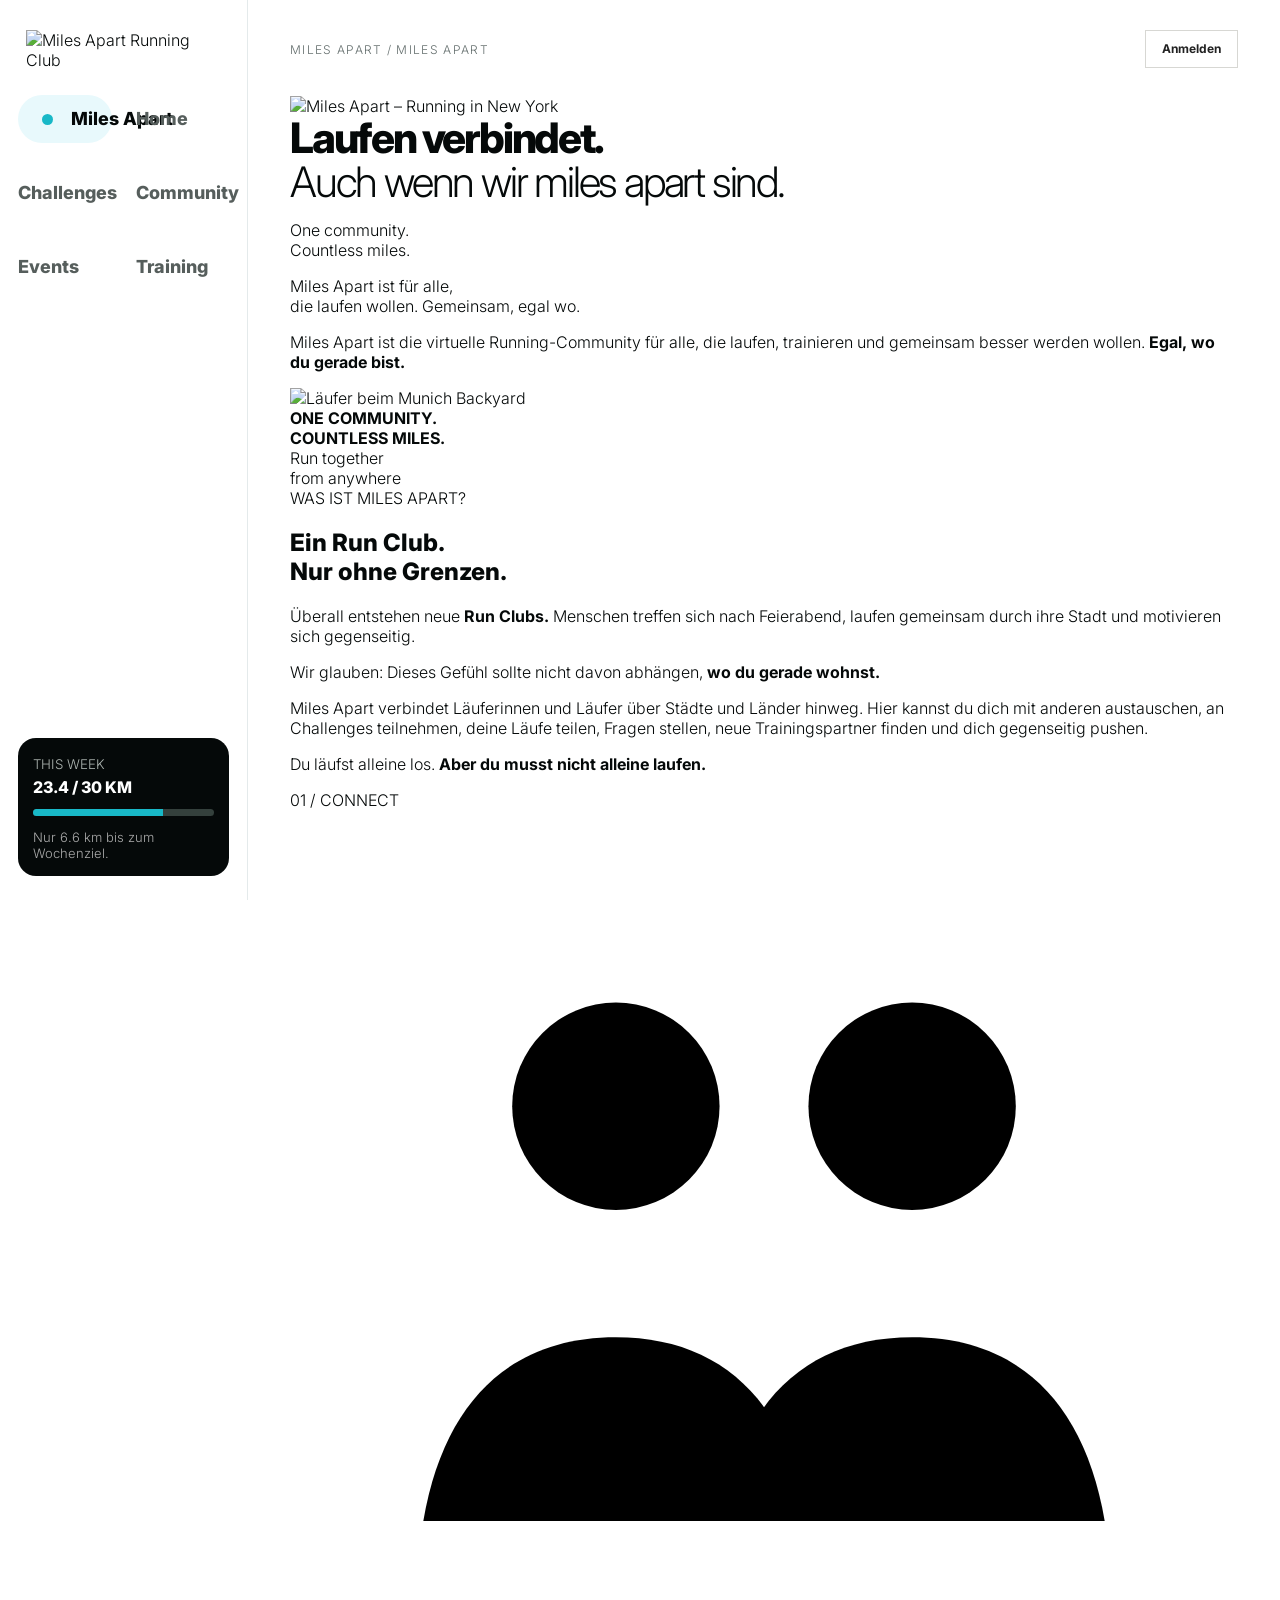
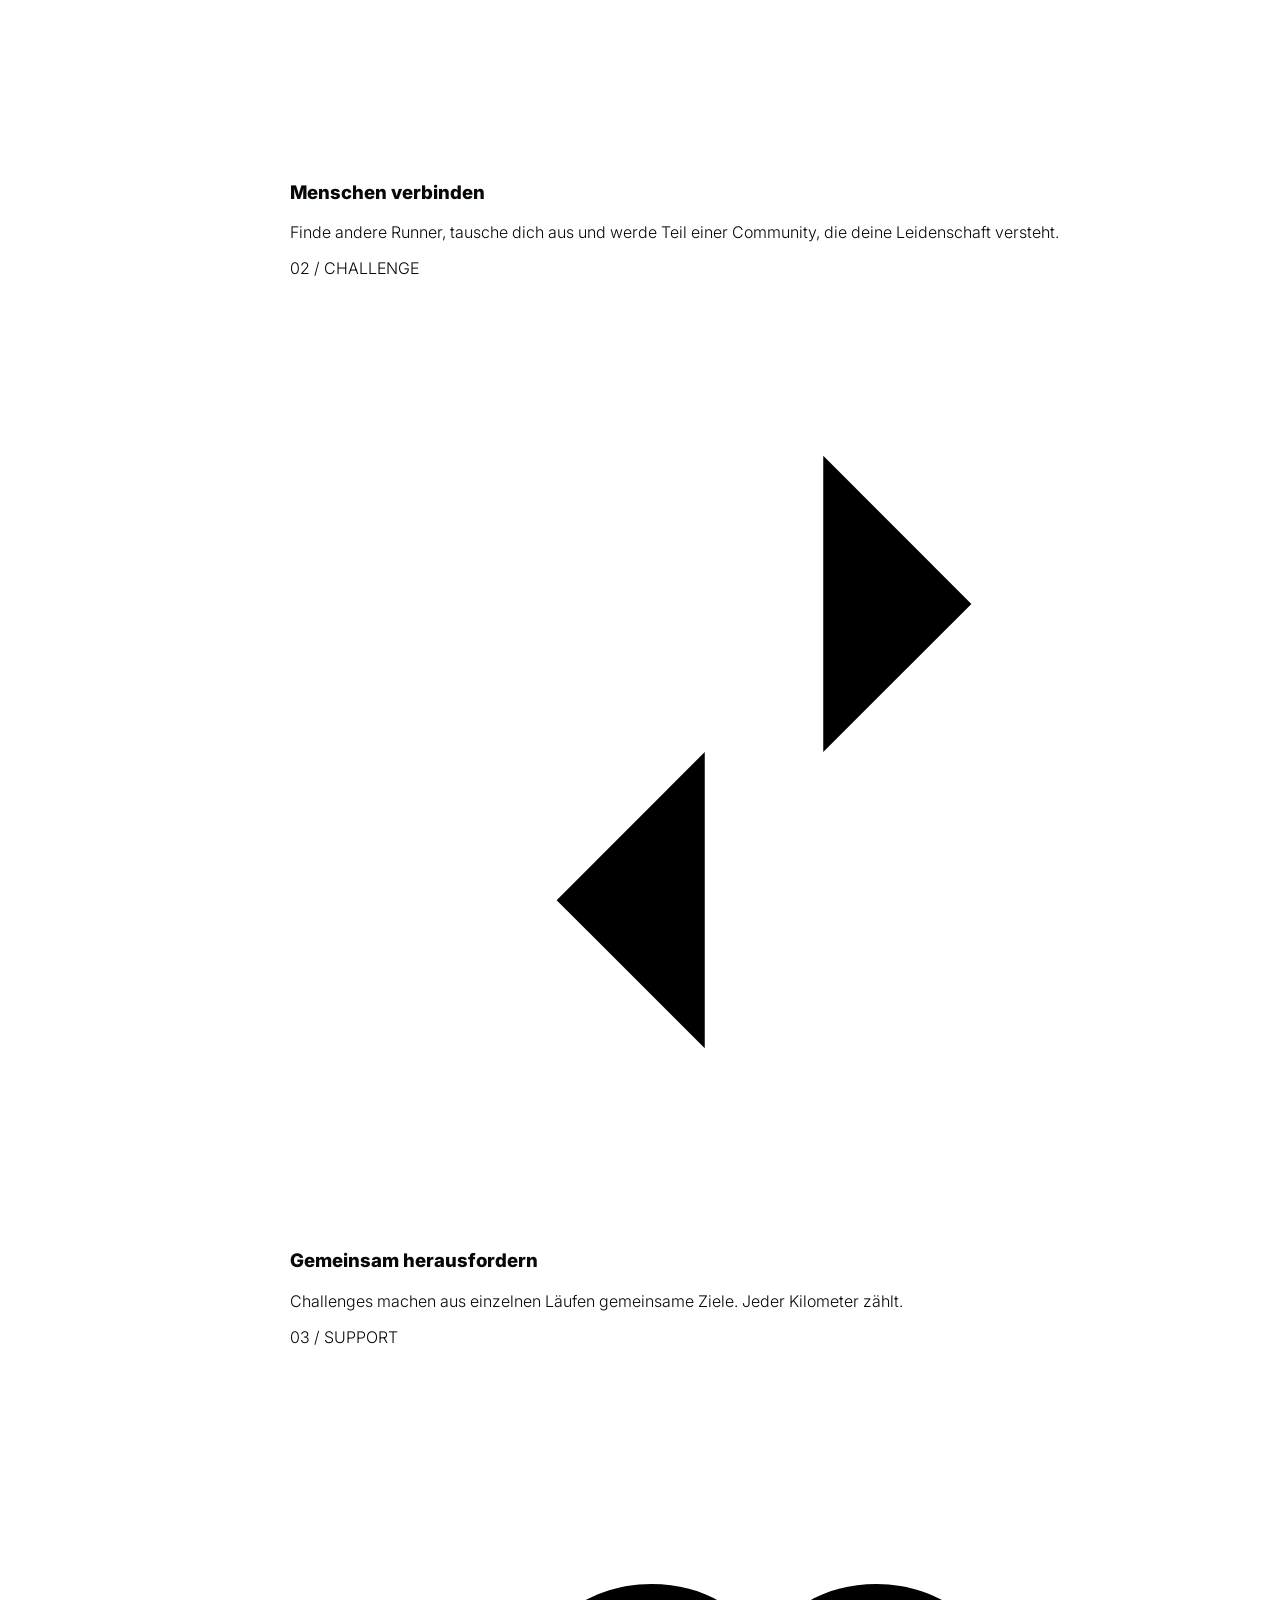
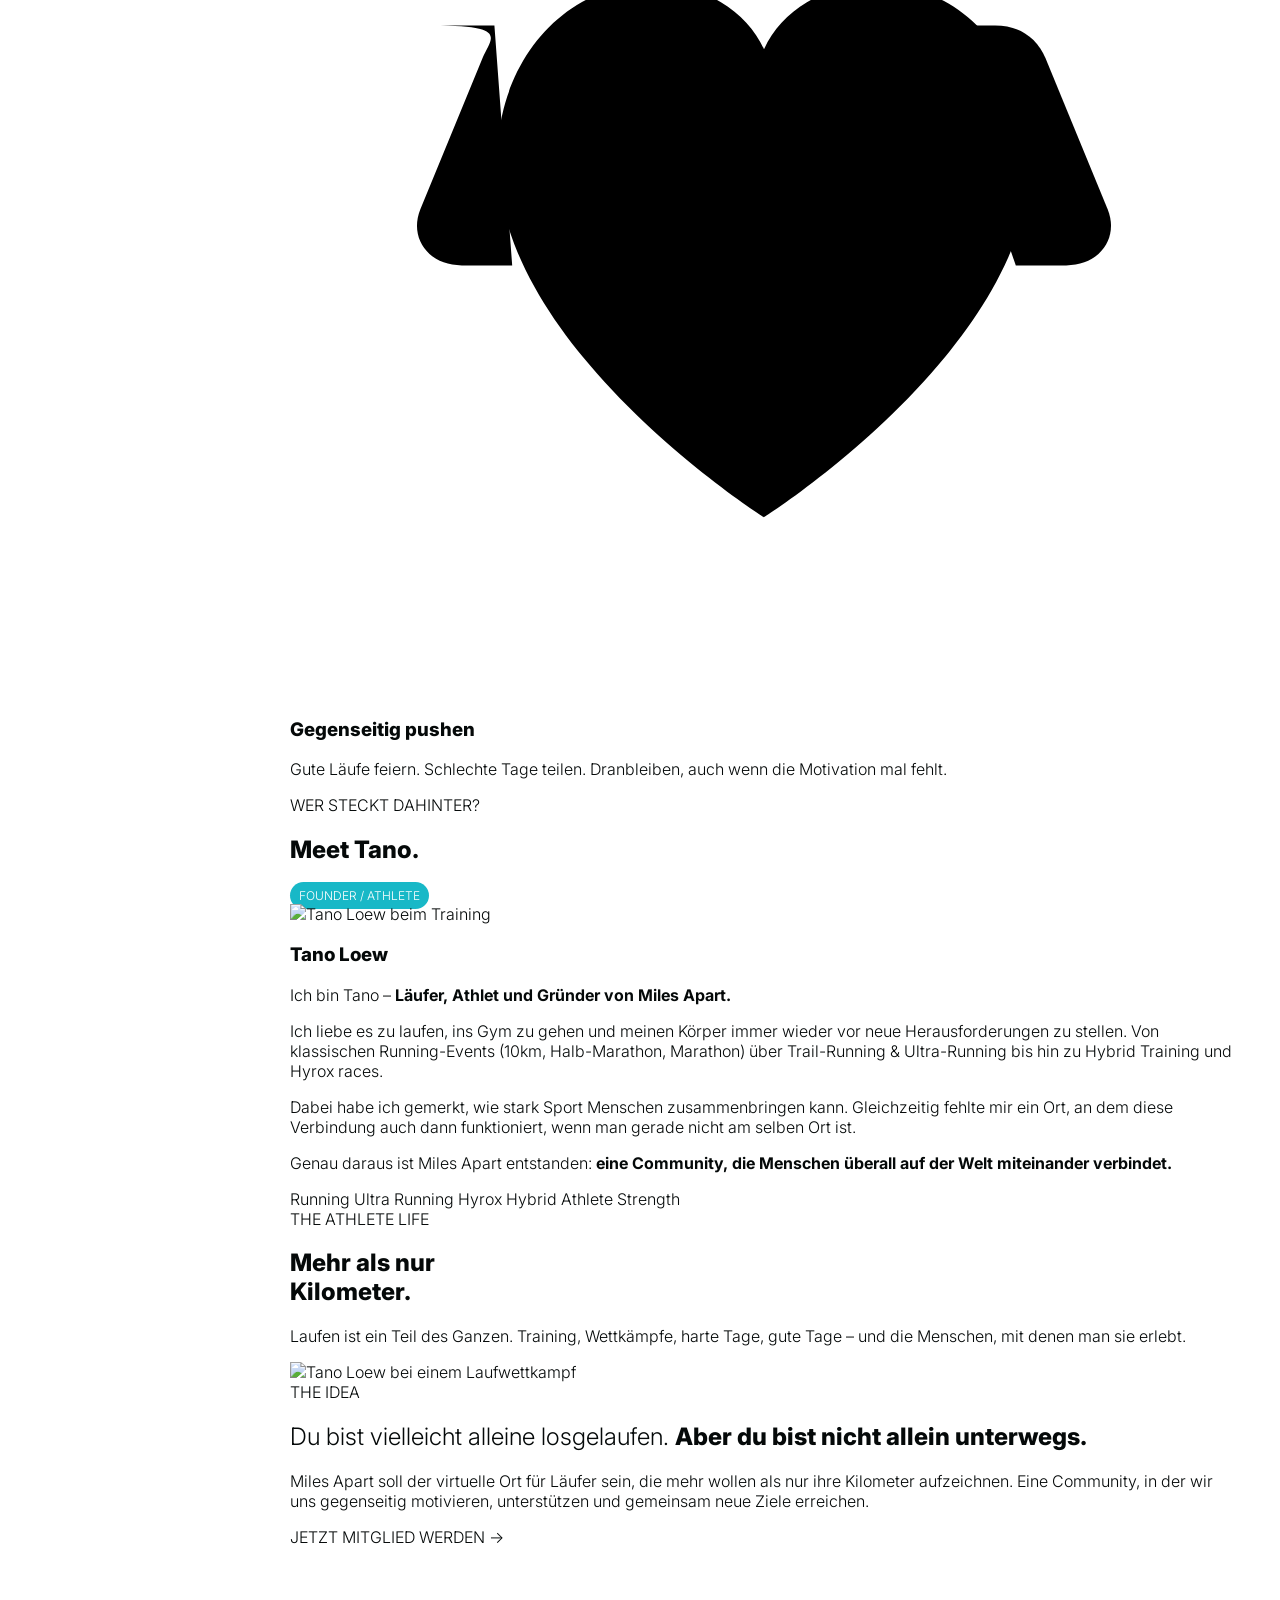
==== commit 51bfe270: "index.html aktualisieren" ====
--- a/index.html
+++ b/index.html
@@ -6,752 +6,86 @@
 
 <title>Miles Apart — Miles Apart Running Club</title>
 
-<link rel="stylesheet" href="style.css">
+<link rel="stylesheet" href="style.css?v=20260928">
 <script src="https://cdn.jsdelivr.net/npm/@supabase/supabase-js@2"></script>
 
 <style>
-:root{
-  --miles-blue:#18b8c7;
-  --miles-dark:#111b1d;
-  --miles-green:#28b963;
-  --miles-pink:#cf348e;
-  --miles-orange:#f4a23a;
-}
-
-body,body *{font-family:var(--font-main)}
-button,input,textarea,select{font-family:var(--font-main)}
-p,li,span,a,button,input,textarea,select{font-weight:var(--font-light)}
-h1,h2,h3,h4,h5,h6,strong,b,.kpi,.label,.principle-number,
-.founder-kicker,.home-hero-eyebrow,.statement-label,
-.user-avatar-button{font-weight:var(--font-heading)}
-
-.lime{
-  background:var(--miles-blue)!important;
-  border-color:var(--miles-blue)!important;
-  color:#fff!important;
-}
-
-.lime:hover{
-  background:#1199a6!important;
-  border-color:#1199a6!important;
-}
-
-.label,
-.intro-eyebrow,
-.founder-kicker,
-.principle-number{
-  color:var(--miles-blue)
-}
-
-.progress i,
-.mini-progress i,
-.bar i{
-  background:var(--miles-blue)
-}
-
-.badge.lime{
-  background:var(--miles-blue)!important;
-  border-color:var(--miles-blue)!important;
-  color:#fff!important;
-}
 
 /* =====================================================
-   INTRO
+   EINGELOGGTER PROFILBEREICH
+   GLEICHE BREITE WIE DIE ÖFFENTLICHE INDEX-SEITE
 ===================================================== */
 
-.home-intro{
+.logged-profile-page{
+  display:none!important;
+  width:100%!important;
+  max-width:none!important;
+  min-width:0!important;
   margin:0!important;
-  padding:72px 0 62px!important;
-  background:#fff;
-  box-sizing:border-box;
-}
-
-.intro-card{
-  width:100%;
-  box-sizing:border-box;
-  padding:52px 55px 50px;
-}
-
-.intro-card-lead{
-  max-width:1050px;
-  margin:0;
-  color:#222;
-  font-size:clamp(36px,4.2vw,60px);
-  line-height:.98;
-  letter-spacing:-2.5px;
-  font-weight:var(--font-heading);
-}
-
-.intro-card-lead span{
-  display:block;
-  color:var(--miles-blue);
-  font-weight:var(--font-heading);
-}
-
-.intro-card-bottom{
-  display:block;
-  margin-top:48px;
-  padding-top:34px;
-  border-top:1px solid #dcdcd8;
-}
-
-.intro-card-text{max-width:850px}
-
-.intro-card-text p{
-  margin:0 0 22px;
-  color:#666;
-  font-size:20px;
-  line-height:1.72;
-}
-
-.intro-card-text strong{color:#222}
-
-/* =====================================================
-   HERO
-===================================================== */
-
-.home-hero{
-  position:relative;
-  width:100%;
-  height:min(72vh,760px);
-  min-height:560px;
-  overflow:hidden;
-  background:#111;
-}
-
-.home-hero img{
-  width:100%;
-  height:100%;
-  display:block;
-  object-fit:cover;
-  object-position:center 45%;
-}
-
-.home-hero-overlay{
-  position:absolute;
-  inset:0;
-  background:linear-gradient(
-    to top,
-    rgba(0,0,0,.78) 0%,
-    rgba(0,0,0,.25) 48%,
-    rgba(0,0,0,.05) 100%
-  );
-}
-
-.home-hero-content{
-  position:absolute;
-  left:50px;
-  right:50px;
-  bottom:28px;
-  z-index:2;
-  color:#fff;
-}
-
-.home-hero-content h1{
-  max-width:1000px;
-  margin:0;
-  font-size:clamp(42px,6.3vw,82px);
-  line-height:.94;
-  letter-spacing:-2.7px;
-}
-
-.home-hero-content h1 span{
-  color:var(--miles-blue)
-}
-
-.home-hero-content p{
-  margin:22px 0 0;
-  font-size:12px;
-  line-height:1.5;
-  letter-spacing:2px;
-  text-transform:uppercase;
-  color:rgba(255,255,255,.72);
-}
-
-/* =====================================================
-   STORY PHOTO
-===================================================== */
-
-.story-photo{
-  position:relative;
-  height:min(62vw,620px);
-  min-height:420px;
-  overflow:hidden;
-  background:#111;
-}
-
-.story-photo img{
-  width:100%;
-  height:100%;
-  object-fit:cover;
-  object-position:center 38%;
-  display:block;
-}
-
-.story-photo:after{
-  content:"";
-  position:absolute;
-  inset:0;
-  background:linear-gradient(
-    to top,
-    rgba(0,0,0,.72) 0%,
-    rgba(0,0,0,.08) 50%,
-    rgba(0,0,0,.02) 100%
-  );
-  pointer-events:none;
-}
-
-.photo-caption{
-  position:absolute;
-  z-index:2;
-  left:30px;
-  right:30px;
-  bottom:26px;
-  display:flex;
-  align-items:flex-end;
-  justify-content:space-between;
-  gap:20px;
-  color:#fff;
-}
-
-.photo-caption strong{
-  font-size:clamp(25px,3vw,42px);
-  line-height:1;
-  letter-spacing:-1.5px;
-}
-
-.photo-caption span{
-  font-size:11px;
-  letter-spacing:1.5px;
-  text-transform:uppercase;
-  color:#bbb;
-  text-align:right;
-}
-
-/* =====================================================
-   ABOUT
-===================================================== */
-
-.about-project{margin-top:100px}
-
-.about-project .intro-eyebrow{
-  margin-bottom:24px
-}
-
-.about-project-grid{
-  display:grid;
-  grid-template-columns:1fr 1.45fr;
-  gap:70px;
-  align-items:start;
-}
-
-.about-project h2{
-  font-size:clamp(34px,4vw,56px);
-  line-height:.98;
-  letter-spacing:-2px;
-  margin:0;
-}
-
-.about-project-text{
-  font-size:18px;
-  line-height:1.75;
-  color:#777;
-  max-width:760px;
-}
-
-.about-project-text p{
-  margin:0 0 22px
-}
-
-.about-project-text strong{
-  color:#222
-}
-
-.about-project-nowrap{
-  white-space:nowrap
-}
-
-.principles{
-  display:grid;
-  grid-template-columns:repeat(3,1fr);
-  gap:14px;
-  margin-top:45px;
-}
-
-.principle{
-  padding:28px;
-  min-height:190px;
-  background:#f7f7f5;
-  border:1px solid #e4e4e0;
-  position:relative;
-}
-
-.principle-number{
-  font-size:11px;
-  letter-spacing:2px;
-}
-
-.principle-icon{
-  position:absolute;
-  top:25px;
-  right:27px;
-  width:30px;
-  height:30px;
-  color:var(--miles-blue);
-}
-
-.principle-icon svg{
-  width:30px;
-  height:30px;
-  fill:none;
-  stroke:currentColor;
-  stroke-width:1.7;
-  stroke-linecap:round;
-  stroke-linejoin:round;
-}
-
-.principle h3{
-  font-size:22px;
-  margin:38px 0 9px;
-}
-
-.principle p{
-  margin:0;
-  color:#777;
-  line-height:1.55;
-  font-size:14px;
-}
-
-/* =====================================================
-   FOUNDER
-===================================================== */
-
-.founder{margin-top:100px}
-
-.founder-head{
-  display:flex;
-  align-items:center;
-  justify-content:space-between;
-  gap:25px;
-  margin-bottom:28px;
-}
-
-.founder-kicker{
-  font-size:14px;
-  letter-spacing:2.5px;
-  text-transform:uppercase;
-  margin-bottom:12px;
-}
-
-.founder-head h2{
-  font-size:clamp(40px,5vw,68px);
-  line-height:.95;
-  letter-spacing:-3px;
-  margin:0;
-}
-
-.founder-head .badge.lime{
-  display:inline-flex;
-  align-items:center;
-  justify-content:center;
-  min-height:38px;
-  padding:0 20px;
-  border-radius:999px;
-  font-size:10px;
-  letter-spacing:1.4px;
-}
-
-.founder-layout{
-  display:grid;
-  grid-template-columns:1.15fr .85fr;
-  min-height:590px;
-  background:#f5f5f3;
-  border:1px solid #e2e2de;
-}
-
-.founder-image{
-  min-height:590px;
-  overflow:hidden
-}
-
-.founder-image img{
-  width:100%;
-  height:100%;
-  object-fit:cover;
-  object-position:center 28%;
-  display:block;
-}
-
-.founder-content{
-  padding:48px;
-  display:flex;
-  flex-direction:column;
-  justify-content:center;
-}
-
-.founder-content h3{
-  font-size:40px;
-  letter-spacing:-1.5px;
-  margin:0 0 20px;
-}
-
-.founder-content p{
-  color:#777;
-  font-size:16px;
-  line-height:1.7;
-  margin:0 0 20px;
-}
-
-.founder-content p strong{
-  color:#222
-}
-
-.founder-tags{
-  display:flex;
-  gap:7px;
-  flex-wrap:wrap;
-  margin-top:10px;
-}
-
-.founder-tag{
-  border:1px solid #d7d7d3;
-  padding:8px 11px;
-  font-size:10px;
-  letter-spacing:1px;
-  text-transform:uppercase;
-  color:#666;
-}
-
-/* =====================================================
-   VISUAL STORY
-===================================================== */
-
-.visual-story{margin-top:100px}
-
-.visual-story-head{
-  display:grid;
-  grid-template-columns:minmax(330px,.9fr) minmax(0,1.1fr);
-  align-items:end;
-  gap:65px;
-  margin-bottom:32px;
-}
-
-.visual-story .intro-eyebrow{
-  display:block;
-  margin-bottom:20px;
-}
-
-.visual-story-head h2{
-  margin:0;
-  font-size:clamp(42px,4.8vw,64px);
-  letter-spacing:-2.8px;
-  line-height:.92;
-}
-
-.visual-story-head p{
-  max-width:560px;
-  margin:0 0 4px;
-  color:#777;
-  line-height:1.55;
-  font-size:20px;
-}
-
-.photo-grid{
-  display:grid;
-  grid-template-columns:1fr;
-  grid-template-rows:580px;
-}
-
-.photo-grid-item{
-  width:100%;
-  height:100%;
-  overflow:hidden;
-  background:#111;
-}
-
-.photo-grid-item img{
-  width:100%;
-  height:100%;
-  object-fit:cover;
-  display:block;
-  transition:transform .5s ease;
-}
-
-.photo-grid-item:hover img{
-  transform:scale(1.03)
-}
-
-/* =====================================================
-   STATEMENT
-===================================================== */
-
-.statement{
-  margin-top:100px;
-  padding:70px 50px;
-  background:var(--miles-blue);
-  color:#fff;
-}
-
-.statement-label{
-  font-size:11px;
-  letter-spacing:2px;
-  text-transform:uppercase;
-  margin-bottom:22px;
-}
-
-.statement h2{
-  max-width:950px;
-  margin:0;
-  font-size:clamp(38px,5.5vw,75px);
-  line-height:.95;
-  letter-spacing:-3px;
-}
-
-.statement h2 .statement-dark{
-  color:#111
-}
-
-.statement p{
-  max-width:680px;
-  margin:28px 0 0;
-  font-size:17px;
-  line-height:1.6;
-}
-
-.statement-cta{
-  display:flex;
-  align-items:center;
-  justify-content:center;
-  width:100%;
-  box-sizing:border-box;
-  min-height:82px;
-  margin-top:36px;
-  padding:18px 28px;
-  border:1px solid #111;
-  background:#111;
-  color:#fff;
-  text-decoration:none;
-  font-size:18px;
-  letter-spacing:1.5px;
-  text-transform:uppercase;
-  transition:.2s ease;
-}
-
-.statement-cta:hover{
-  background:#fff;
-  color:#111;
-}
-
-/* =====================================================
-   ACCOUNT
-===================================================== */
-
-.top-right{
-  display:flex;
-  align-items:center;
-  gap:12px;
-}
-
-.user-area{
-  display:flex;
-  align-items:center;
-  gap:10px;
-}
-
-.user-greeting{
-  font-size:13px;
-  color:#666;
-  white-space:nowrap;
-}
-
-.login-button{
-  display:inline-flex;
-  align-items:center;
-  justify-content:center;
-  min-height:38px;
-  padding:0 16px;
-  border:1px solid #d7d7d3;
-  background:#fff;
-  color:#222;
-  font-size:12px;
-  font-weight:700;
-  cursor:pointer;
-}
-
-.login-button:hover{
-  border-color:var(--miles-blue);
-  color:var(--miles-blue);
-}
-
-.user-avatar-button{
-  width:58px;
-  height:58px;
-  border-radius:50%;
-  border:3px solid var(--miles-blue);
-  background:#fff;
-  color:var(--miles-blue);
-  display:flex;
-  align-items:center;
-  justify-content:center;
-  font-size:18px;
-  cursor:pointer;
-  overflow:hidden;
-  padding:0;
-}
-
-.user-avatar-button img{
-  width:100%;
-  height:100%;
-  object-fit:cover;
-}
-
-.account-menu{
-  position:absolute!important;
-  top:calc(100% + 12px)!important;
-  right:0!important;
-  left:auto!important;
-  width:260px!important;
-  min-width:260px!important;
+  padding:0!important;
   box-sizing:border-box!important;
-  padding:0!important;
-  margin:0!important;
   background:#fff!important;
-  border:1px solid #ddd!important;
-  box-shadow:0 15px 40px rgba(0,0,0,.12);
-  z-index:1000!important;
-  display:none;
-  overflow:hidden!important;
-}
-
-.account-menu.open{
-  display:block!important
-}
-
-.account-menu-name{
-  display:block!important;
-  padding:16px 18px 4px!important;
-  color:#111!important;
-  font-size:20px!important;
-}
-
-.account-menu-email{
-  display:block!important;
-  padding:0 18px 16px!important;
-  border-bottom:1px solid #e8e8e8!important;
-  color:#888!important;
-  font-size:13px!important;
-  overflow-wrap:anywhere;
-}
-
-.account-menu button{
+}
+
+.logged-profile-page.active{
   display:block!important;
   width:100%!important;
+  max-width:none!important;
+  min-width:0!important;
+  margin:0!important;
+  padding:0!important;
+  background:#fff!important;
+}
+
+.logged-profile-frame{
+  display:block!important;
+  width:100%!important;
+  max-width:none!important;
+  min-width:0!important;
+  height:100vh;
+  min-height:calc(100vh - 100px);
+  margin:0!important;
+  padding:0!important;
+  border:0!important;
   box-sizing:border-box!important;
+  background:#fff!important;
+}
+
+.main:has(.logged-profile-page.active){
+  width:100%!important;
+  max-width:none!important;
+  min-width:0!important;
   margin:0!important;
-  padding:16px 18px!important;
-  border:0!important;
-  border-bottom:1px solid #e8e8e8!important;
+  padding-top:0!important;
+  padding-left:0!important;
+  padding-right:0!important;
+  padding-bottom:0!important;
+  box-sizing:border-box!important;
   background:#fff!important;
-  text-align:left!important;
-  cursor:pointer;
-  color:#222!important;
-  font-size:16px!important;
-}
-
-.account-menu button:hover{
-  background:#f5f5f3!important
-}
-
-.account-menu .logout-button{
-  border-bottom:0!important;
-  color:#888!important;
-}
+}
+
+.main:has(.logged-profile-page.active) .top{
+  width:100%!important;
+  max-width:none!important;
+  margin:0!important;
+  box-sizing:border-box!important;
+  padding-left:42px!important;
+  padding-right:42px!important;
+}
+
 
 /* =====================================================
-   EINGELOGGTE USER-SEITE
-   GRAUER BEREICH ENTFERNT
-===================================================== */
-
-.logged-profile-page{
-  display:none;
-  width:100%;
-  max-width:none;
-  box-sizing:border-box;
-
-  background:#fff;
-
-  min-height:calc(100vh - 100px);
-  margin:0;
-  padding:0;
-}
-
-.logged-profile-page.active{
-  display:block;
-  width:100%;
-  max-width:none;
-
-  background:#fff;
-}
-
-.logged-profile-frame{
-  display:block;
-  width:100%;
-  max-width:none;
-  min-width:0;
-
-  min-height:calc(100vh - 100px);
-  height:100vh;
-
-  margin:0;
-  padding:0;
-
-  border:0;
-
-  background:#fff;
-}
-
-/*
- * PROFILSEITE:
- * Kein grauer Außenbereich.
- */
-
-.main:has(.logged-profile-page.active){
-  width:100% !important;
-  max-width:none !important;
-  margin-left:0 !important;
-  margin-right:0 !important;
-  box-sizing:border-box;
-
-  background:#fff !important;
-}
-
-.main:has(.logged-profile-page.active) .top{
-  width:100%;
-  max-width:none;
-  box-sizing:border-box;
-}
-
-.main:has(.logged-profile-page.active) .logged-profile-page,
-.main:has(.logged-profile-page.active) .logged-profile-frame{
-  width:100%;
-  max-width:none;
-  background:#fff !important;
-}
-
-/* =====================================================
-   PROFILE LOADING
+   LOADING
 ===================================================== */
 
 .profile-loading{
   display:none;
-  width:100%;
+  width:100%!important;
   min-height:calc(100vh - 100px);
   box-sizing:border-box;
   align-items:center;
   justify-content:center;
-
-  background:#fff;
-
+  background:#fff!important;
   color:#777;
   font-size:14px;
 }
@@ -769,7 +103,7 @@
   height:34px;
   margin:0 auto 18px;
   border:3px solid #e4e4e0;
-  border-top-color:var(--miles-blue);
+  border-top-color:#18b8c7;
   border-radius:50%;
   animation:milesProfileSpin .8s linear infinite;
 }
@@ -779,6 +113,7 @@
     transform:rotate(360deg);
   }
 }
+
 
 /* =====================================================
    AUTH
@@ -798,7 +133,7 @@
 }
 
 .auth-overlay.open{
-  display:flex
+  display:flex;
 }
 
 .auth-modal{
@@ -824,698 +159,15 @@
   color:#555;
 }
 
-.auth-eyebrow{
-  color:var(--miles-blue);
-  font-size:10px;
-  letter-spacing:2px;
-  text-transform:uppercase;
-  margin-bottom:10px;
-}
-
-.auth-modal h2{
-  font-size:32px;
-  line-height:1;
-  letter-spacing:-1px;
-  margin:0 0 10px;
-}
-
-.auth-description{
-  color:#777;
-  font-size:14px;
-  line-height:1.5;
-  margin:0 0 25px;
-}
-
-.auth-tabs{
-  display:grid;
-  grid-template-columns:1fr 1fr;
-  border-bottom:1px solid #ddd;
-  margin-bottom:25px;
-}
-
-.auth-tab{
-  padding:12px 8px;
-  border:0;
-  background:transparent;
-  color:#888;
-  font-size:12px;
-  cursor:pointer;
-  border-bottom:2px solid transparent;
-}
-
-.auth-tab.active{
-  color:var(--miles-blue);
-  border-bottom-color:var(--miles-blue);
-}
-
-.auth-form{display:none}
-.auth-form.active{display:block}
-
-.form-group{margin-bottom:16px}
-
-.form-group label{
-  display:block;
-  font-size:11px;
-  margin-bottom:7px;
-  color:#333;
-}
-
-.form-group input{
-  width:100%;
-  box-sizing:border-box;
-  padding:13px 14px;
-  border:1px solid #d7d7d3;
-  background:#fafaf8;
-  color:#222;
-  font-size:14px;
-  outline:none;
-}
-
-.form-group input:focus{
-  border-color:var(--miles-blue);
-  background:#fff;
-}
-
-.registration-intro{
-  margin:0 0 22px;
-  padding:21px 22px;
-  background:#f2fbfc;
-  border:1px solid #cceef1;
-  color:#52696b;
-  font-size:14px;
-  line-height:1.7;
-}
-
-.registration-gate{
-  display:flex;
-  flex-direction:column;
-  gap:14px;
-  margin:22px 0 18px;
-}
-
-.gate-card{
-  background:#fafbf9;
-  border:1px solid #dfe3e0;
-  border-radius:18px;
-  padding:22px;
-}
-
-.gate-top{
-  display:flex;
-  align-items:flex-start;
-  gap:16px;
-}
-
-.gate-icon{
-  width:58px;
-  height:58px;
-  flex:0 0 58px;
-  border-radius:16px;
-  background:#fff;
-  border:1px solid #dfe3e0;
-  display:flex;
-  align-items:center;
-  justify-content:center;
-  color:#222;
-}
-
-.gate-icon svg{
-  width:27px;
-  height:27px;
-  fill:none;
-  stroke:currentColor;
-  stroke-width:1.8;
-  stroke-linecap:round;
-  stroke-linejoin:round;
-}
-
-.gate-copy{
-  min-width:0;
-  flex:1
-}
-
-.gate-copy h3{
-  margin:2px 0 8px;
-  font-size:21px;
-  line-height:1.15;
-}
-
-.gate-copy p{
-  margin:0;
-  color:#858b88;
-  font-size:13px;
-  line-height:1.65;
-}
-
-.instagram-handle{
-  display:block;
-  margin-top:10px;
-  color:#cf348e;
-  font-size:16px;
-}
-
-.instagram-open{
-  display:inline-flex;
-  align-items:center;
-  justify-content:center;
-  width:100%;
-  min-height:58px;
-  margin-top:20px;
-  padding:14px 16px;
-  border:1px solid #d6dad7;
-  background:#fff;
-  color:#222;
-  text-decoration:none;
-  font-size:13px;
-  border-radius:15px;
-}
-
-.gate-divider{
-  height:1px;
-  margin:22px 0 18px;
-  background:#e2e5e2;
-}
-
-.gate-check{
-  display:flex;
-  align-items:flex-start;
-  gap:13px;
-  cursor:pointer;
-}
-
-.gate-check input{
-  position:absolute;
-  opacity:0;
-  pointer-events:none;
-}
-
-.custom-check{
-  width:42px;
-  height:42px;
-  flex:0 0 42px;
-  box-sizing:border-box;
-  border:2px solid #cfd5d2;
-  border-radius:12px;
-  background:#fff;
-  position:relative;
-}
-
-.gate-check input:checked+.custom-check{
-  background:var(--miles-blue);
-  border-color:var(--miles-blue);
-}
-
-.gate-check input:checked+.custom-check:after{
-  content:"";
-  position:absolute;
-  width:8px;
-  height:15px;
-  left:14px;
-  top:8px;
-  border-right:3px solid #fff;
-  border-bottom:3px solid #fff;
-  transform:rotate(45deg);
-}
-
-.gate-check-text{
-  color:#8b908e;
-  font-size:13px;
-  line-height:1.5;
-  padding-top:3px;
-}
-
-.gate-check-text strong{
-  display:block;
-  color:#222;
-  font-size:15px;
-}
-
-.gate-check-text small{
-  display:block;
-  margin-top:4px;
-  color:#999;
-  font-size:11px;
-}
-
-.invite-card{
-  background:
-    radial-gradient(circle at 86% 24%,rgba(65,182,198,.28),transparent 34%),
-    radial-gradient(circle at 20% 100%,rgba(38,94,98,.36),transparent 40%),
-    linear-gradient(135deg,#071214 0%,#102324 44%,#173b3d 100%);
-  color:#fff;
-  border-radius:18px;
-  min-height:270px;
-  margin-top:20px;
-  padding:28px 24px 25px;
-  box-sizing:border-box;
-  display:flex;
-  flex-direction:column;
-  justify-content:space-between;
-}
-
-.invite-brand{
-  color:#49c6d4;
-  font-size:10px;
-  letter-spacing:6px;
-}
-
-.invite-title{
-  margin-top:29px;
-  font-size:clamp(42px,7vw,60px);
-  line-height:.84;
-  letter-spacing:-2.8px;
-}
-
-.invite-title span{
-  color:#42bfd0
-}
-
-.invite-subtitle{
-  max-width:470px;
-  margin-top:25px;
-  color:rgba(255,255,255,.84);
-  font-size:14px;
-  line-height:1.55;
-}
-
-.invite-footer{
-  margin-top:34px;
-  color:rgba(255,255,255,.58);
-  font-size:9px;
-  letter-spacing:4px;
-  text-transform:uppercase;
-}
-
-.share-buttons{
-  display:grid;
-  grid-template-columns:repeat(2,1fr);
-  gap:10px;
-  margin-top:14px;
-}
-
-.share-button{
-  min-height:62px;
-  border:0;
-  border-radius:14px;
-  color:#fff;
-  cursor:pointer;
-  display:flex;
-  align-items:center;
-  justify-content:center;
-  gap:9px;
-  padding:12px 14px;
-  font-size:13px;
-}
-
-.share-whatsapp{
-  background:#57b95f
-}
-
-.share-instagram{
-  background:linear-gradient(100deg,#c32d82,#d74f70 55%,#efa23e);
-}
-
-.invite-confirmation{
-  margin-top:18px;
-  padding-top:18px;
-  border-top:1px solid #e0e3e0;
-  opacity:.45;
-  pointer-events:none;
-}
-
-.invite-confirmation.available{
-  opacity:1;
-  pointer-events:auto;
-}
-
-.registration-status{
-  display:flex;
-  align-items:center;
-  gap:10px;
-  margin-top:16px;
-  padding:14px 16px;
-  background:#f5f6f4;
-  border:1px solid #e1e3df;
-  border-radius:10px;
-  color:#888;
-  font-size:11px;
-}
-
-.registration-status.ready{
-  color:#248b63;
-  background:#f0faf5;
-  border-color:#cce8da;
-}
-
-.registration-status-dot{
-  width:9px;
-  height:9px;
-  border-radius:50%;
-  flex:0 0 9px;
-  background:#c8ccca;
-}
-
-.registration-status.ready .registration-status-dot{
-  background:#248b63;
-}
-
-.registration-progress{
-  margin-top:18px;
-  padding:18px 20px;
-  border:1px solid #e0e2df;
-  border-radius:16px;
-  background:#f7f7f5;
-}
-
-.registration-progress-row{
-  display:flex;
-  align-items:center;
-  gap:13px;
-  color:#8a8e8c;
-  font-size:12px;
-}
-
-.registration-progress-row+.registration-progress-row{
-  margin-top:12px
-}
-
-.registration-progress-number{
-  width:30px;
-  height:30px;
-  flex:0 0 30px;
-  border-radius:50%;
-  background:#e1e4e2;
-  color:#8b8f8d;
-  display:flex;
-  align-items:center;
-  justify-content:center;
-  font-size:11px;
-}
-
-.registration-progress-row.complete{
-  color:#222
-}
-
-.registration-progress-row.complete .registration-progress-number{
-  background:var(--miles-blue);
-  color:#fff;
-}
-
-.auth-submit{
-  width:100%;
-  border:1px solid var(--miles-blue);
-  background:var(--miles-blue);
-  color:#fff;
-  padding:14px;
-  font-size:12px;
-  cursor:pointer;
-  margin-top:14px;
-}
-
-.auth-submit:hover{
-  background:#1199a6;
-  border-color:#1199a6;
-}
-
-.auth-submit:disabled{
-  background:#a7dfe4;
-  border-color:#a7dfe4;
-  cursor:not-allowed;
-}
-
-.auth-message{
-  min-height:18px;
-  margin-top:12px;
-  font-size:12px;
-  color:#d34b4b;
-}
-
-.auth-message.success{
-  color:#248b63
-}
-
-.forgot-password,
-.auth-back{
-  display:block;
-  margin-top:13px;
-  border:0;
-  background:transparent;
-  padding:0;
-  color:#777;
-  font-size:11px;
-  text-decoration:underline;
-  cursor:pointer;
-}
-
-.auth-back{
-  margin-bottom:18px;
-  text-decoration:none;
-}
-
-.auth-note{
-  margin-top:14px;
-  padding:12px;
-  background:#f5f5f3;
-  border:1px solid #e3e3df;
-  color:#666;
-  font-size:11px;
-  line-height:1.5;
-}
 
 /* =====================================================
-   RESPONSIVE
+   EXTRA PROFILE WIDTH OVERRIDE
 ===================================================== */
 
-@media(max-width:900px){
-
-  .home-hero{
-    height:620px;
-    min-height:620px;
-  }
-
-  .home-hero-content{
-    left:30px;
-    right:30px;
-    bottom:27px;
-  }
-
-  .intro-card{
-    padding:40px 35px 38px
-  }
-
-  .about-project-grid,
-  .visual-story-head{
-    grid-template-columns:1fr;
-    gap:30px;
-  }
-
-  .principles{
-    grid-template-columns:1fr
-  }
-
-  .founder-layout{
-    grid-template-columns:1fr
-  }
-
-  .founder-image{
-    min-height:500px
-  }
-
-  .founder-content{
-    padding:35px
-  }
-
-  .photo-grid{
-    grid-template-rows:500px
-  }
-
-  .statement{
-    padding:50px 30px
-  }
-}
-
-@media(max-width:600px){
-
-  .home-hero{
-    height:560px;
-    min-height:560px;
-  }
-
-  .home-hero img{
-    object-position:center center
-  }
-
-  .home-hero-content{
-    left:20px;
-    right:20px;
-    bottom:18px;
-  }
-
-  .home-hero-content h1{
-    font-size:40px;
-    letter-spacing:-1.8px;
-  }
-
-  .home-intro{
-    padding:38px 0 24px!important
-  }
-
-  .intro-card{
-    padding:30px 24px 20px
-  }
-
-  .intro-card-lead{
-    font-size:26px;
-    letter-spacing:-1.1px;
-  }
-
-  .intro-card-lead span{
-    font-size:26px
-  }
-
-  .intro-card-text p{
-    font-size:16px;
-    line-height:1.7;
-  }
-
-  .story-photo{
-    min-height:400px
-  }
-
-  .photo-caption{
-    left:20px;
-    right:20px;
-    bottom:20px;
-  }
-
-  .photo-caption strong{
-    font-size:26px
-  }
-
-  .about-project,
-  .founder,
-  .visual-story,
-  .statement{
-    margin-top:65px
-  }
-
-  .founder-image{
-    min-height:430px
-  }
-
-  .founder-content{
-    padding:28px 24px
-  }
-
-  .founder-content h3{
-    font-size:32px
-  }
-
-  .visual-story-head h2{
-    font-size:42px;
-    letter-spacing:-2px;
-  }
-
-  .visual-story-head p{
-    font-size:16px;
-    line-height:1.65;
-  }
-
-  .photo-grid{
-    grid-template-rows:380px
-  }
-
-  .statement{
-    padding:42px 24px
-  }
-
-  .statement-cta{
-    min-height:66px;
-    margin-top:28px;
-    padding:15px 14px;
-    font-size:14px;
-    text-align:center;
-  }
-
-  .user-avatar-button{
-    width:48px;
-    height:48px;
-    border-width:2px;
-  }
-
-  .account-menu{
-    width:260px!important;
-    min-width:260px!important;
-  }
-
-  .auth-overlay{
-    align-items:flex-start;
-    padding:10px;
-  }
-
-  .auth-modal{
-    width:100%;
-    max-height:calc(100vh - 20px);
-    padding:30px 18px 24px;
-    border-radius:16px;
-  }
-
-  .auth-modal h2{
-    font-size:28px;
-    padding-right:30px;
-  }
-
-  .registration-intro{
-    padding:18px 19px;
-    font-size:13px;
-  }
-
-  .gate-card{
-    padding:18px;
-    border-radius:16px;
-  }
-
-  .gate-top{
-    gap:13px
-  }
-
-  .gate-icon{
-    width:46px;
-    height:46px;
-    flex-basis:46px;
-  }
-
-  .gate-copy h3{
-    font-size:19px
-  }
-
-  .gate-copy p{
-    font-size:12px
-  }
-
-  .share-buttons{
-    grid-template-columns:1fr
-  }
-
-  .registration-progress{
-    padding:17px 18px
-  }
-
-  .logged-profile-frame{
-    min-height:calc(100vh - 80px);
-    background:#fff !important;
-  }
-
-  .logged-profile-page{
-    background:#fff !important;
-  }
-
-  .main:has(.logged-profile-page.active){
-    width:100% !important;
-    max-width:none !important;
-    background:#fff !important;
-  }
-}
+#miles-apart-profile-width-fix{
+  display:none;
+}
+
 </style>
 </head>
 
@@ -1546,13 +198,16 @@
     <div class="side-bottom">
       <small>THIS WEEK</small>
       <strong>23.4 / 30 KM</strong>
-      <div class="mini-progress"><i></i></div>
+      <div class="mini-progress">
+        <i></i>
+      </div>
       <p class="small" style="color:#aaa;margin-bottom:0">
         Nur 6.6 km bis zum Wochenziel.
       </p>
     </div>
 
   </aside>
+
 
   <main class="main">
 
@@ -1575,6 +230,7 @@
           </button>
 
         </div>
+
 
         <div
           id="loggedInArea"
@@ -1640,6 +296,11 @@
 
     </div>
 
+
+    <!-- =================================================
+         EINGELOGGTES PROFIL
+    ================================================== -->
+
     <section
       class="logged-profile-page"
       id="loggedProfilePage"
@@ -1649,11 +310,19 @@
         class="profile-loading"
         id="profileLoading"
       >
+
         <div class="profile-loading-inner">
+
           <div class="profile-loading-spinner"></div>
-          <div>Dein Profil wird geladen …</div>
+
+          <div>
+            Dein Profil wird geladen …
+          </div>
+
         </div>
+
       </div>
+
 
       <iframe
         id="loggedProfileFrame"
@@ -1664,6 +333,11 @@
 
     </section>
 
+
+    <!-- =================================================
+         ÖFFENTLICHE INDEX SEITE
+    ================================================== -->
+
     <div id="publicSite">
 
       <div class="home-hero">
@@ -1679,7 +353,9 @@
 
           <h1>
             Laufen verbindet.<br>
-            <span>Auch wenn wir miles apart sind.</span>
+            <span>
+              Auch wenn wir miles apart sind.
+            </span>
           </h1>
 
           <p>
@@ -1691,6 +367,7 @@
 
       </div>
 
+
       <section class="home-intro">
 
         <div class="intro-card">
@@ -1698,7 +375,9 @@
           <p class="intro-card-lead">
             Miles Apart ist für alle,<br>
             die laufen wollen.
-            <span>Gemeinsam, egal wo.</span>
+            <span>
+              Gemeinsam, egal wo.
+            </span>
           </p>
 
           <div class="intro-card-bottom">
@@ -1709,7 +388,9 @@
                 Miles Apart ist die virtuelle Running-Community
                 für alle, die laufen, trainieren und gemeinsam
                 besser werden wollen.
-                <strong>Egal, wo du gerade bist.</strong>
+                <strong>
+                  Egal, wo du gerade bist.
+                </strong>
               </p>
 
             </div>
@@ -1719,6 +400,7 @@
         </div>
 
       </section>
+
 
       <div class="story-photo">
 
@@ -1730,10 +412,12 @@
         <div class="photo-caption">
 
           <div>
+
             <strong>
               ONE COMMUNITY.<br>
               COUNTLESS MILES.
             </strong>
+
           </div>
 
           <span>
@@ -1744,6 +428,7 @@
         </div>
 
       </div>
+
 
       <section class="about-project">
 
@@ -1775,7 +460,9 @@
             <p>
               Wir glauben:
               Dieses Gefühl sollte nicht davon abhängen,
-              <strong>wo du gerade wohnst.</strong>
+              <strong>
+                wo du gerade wohnst.
+              </strong>
             </p>
 
             <p>
@@ -1797,6 +484,7 @@
 
         </div>
 
+
         <div class="principles">
 
           <div class="principle">
@@ -1828,6 +516,7 @@
 
           </div>
 
+
           <div class="principle">
 
             <div class="principle-number">
@@ -1856,6 +545,7 @@
 
           </div>
 
+
           <div class="principle">
 
             <div class="principle-number">
@@ -1887,6 +577,7 @@
 
       </section>
 
+
       <section class="founder">
 
         <div class="founder-head">
@@ -1908,6 +599,7 @@
           </span>
 
         </div>
+
 
         <div class="founder-layout">
 
@@ -1919,6 +611,7 @@
             >
 
           </div>
+
 
           <div class="founder-content">
 
@@ -1957,12 +650,29 @@
               </strong>
             </p>
 
+
             <div class="founder-tags">
-              <span class="founder-tag">Running</span>
-              <span class="founder-tag">Ultra Running</span>
-              <span class="founder-tag">Hyrox</span>
-              <span class="founder-tag">Hybrid Athlete</span>
-              <span class="founder-tag">Strength</span>
+
+              <span class="founder-tag">
+                Running
+              </span>
+
+              <span class="founder-tag">
+                Ultra Running
+              </span>
+
+              <span class="founder-tag">
+                Hyrox
+              </span>
+
+              <span class="founder-tag">
+                Hybrid Athlete
+              </span>
+
+              <span class="founder-tag">
+                Strength
+              </span>
+
             </div>
 
           </div>
@@ -1970,6 +680,7 @@
         </div>
 
       </section>
+
 
       <section class="visual-story">
 
@@ -1996,6 +707,7 @@
 
         </div>
 
+
         <div class="photo-grid">
 
           <div class="photo-grid-item">
@@ -2010,6 +722,7 @@
         </div>
 
       </section>
+
 
       <section class="statement">
 
@@ -2051,6 +764,11 @@
   </main>
 
 </div>
+
+
+<!-- =====================================================
+     AUTH MODAL
+===================================================== -->
 
 <div
   class="auth-overlay"
@@ -2110,6 +828,7 @@
 
     </div>
 
+
     <form
       class="auth-form active"
       id="loginForm"
@@ -2131,6 +850,7 @@
 
       </div>
 
+
       <div class="form-group">
 
         <label for="loginPassword">
@@ -2147,6 +867,7 @@
 
       </div>
 
+
       <button
         class="auth-submit"
         id="loginSubmit"
@@ -2155,6 +876,7 @@
         🏃‍♂️ Anmelden →
       </button>
 
+
       <button
         class="forgot-password"
         id="forgotPasswordButton"
@@ -2163,6 +885,7 @@
         🔑 Passwort vergessen?
       </button>
 
+
       <div
         class="auth-message"
         id="loginMessage"
@@ -2170,6 +893,7 @@
 
     </form>
 
+
     <form
       class="auth-form"
       id="registerForm"
@@ -2177,13 +901,17 @@
 
       <div class="registration-intro">
 
-        <strong>🏁 Bevor du loslegst:</strong>
+        <strong>
+          🏁 Bevor du loslegst:
+        </strong>
+
         Miles Apart soll eine echte Community sein.
         Deshalb gehören zwei kleine Schritte zur Registrierung:
         Tano Loew auf Instagram folgen und einen Freund zur
         Community einladen.
 
       </div>
+
 
       <div class="form-group">
 
@@ -2201,6 +929,7 @@
 
       </div>
 
+
       <div class="form-group">
 
         <label for="registerEmail">
@@ -2216,6 +945,7 @@
         >
 
       </div>
+
 
       <div class="form-group">
 
@@ -2234,6 +964,7 @@
 
       </div>
 
+
       <div class="registration-gate">
 
         <div class="gate-card">
@@ -2268,6 +999,7 @@
 
             </div>
 
+
             <div class="gate-copy">
 
               <h3>
@@ -2287,6 +1019,7 @@
             </div>
 
           </div>
+
 
           <a
             class="instagram-open"
@@ -2294,10 +1027,12 @@
             target="_blank"
             rel="noopener noreferrer"
           >
-            📸 Instagram öffnen&nbsp; →
+            📸 Instagram öffnen →
           </a>
 
+
           <div class="gate-divider"></div>
+
 
           <label class="gate-check">
 
@@ -2323,6 +1058,7 @@
           </label>
 
         </div>
+
 
         <div class="gate-card">
 
@@ -2359,6 +1095,7 @@
 
             </div>
 
+
             <div class="gate-copy">
 
               <h3>
@@ -2375,6 +1112,7 @@
 
           </div>
 
+
           <div class="invite-card">
 
             <div class="invite-brand">
@@ -2395,6 +1133,7 @@
             </div>
 
           </div>
+
 
           <div class="share-buttons">
 
@@ -2416,6 +1155,7 @@
 
           </div>
 
+
           <div
             class="invite-confirmation"
             id="inviteConfirmationArea"
@@ -2450,6 +1190,7 @@
 
       </div>
 
+
       <div class="registration-progress">
 
         <div
@@ -2467,6 +1208,7 @@
 
         </div>
 
+
         <div
           class="registration-progress-row"
           id="progressInvite"
@@ -2484,6 +1226,7 @@
 
       </div>
 
+
       <div
         class="registration-status"
         id="registrationStatus"
@@ -2497,6 +1240,7 @@
         </span>
 
       </div>
+
 
       <button
         class="auth-submit"
@@ -2507,12 +1251,14 @@
         🏃‍♀️ Erst Voraussetzungen erfüllen
       </button>
 
+
       <div
         class="auth-message"
         id="registerMessage"
       ></div>
 
     </form>
+
 
     <form
       class="auth-form"
@@ -2527,6 +1273,7 @@
         ← Zurück zum Login
       </button>
 
+
       <div class="form-group">
 
         <label for="forgotEmail">
@@ -2543,6 +1290,7 @@
 
       </div>
 
+
       <button
         class="auth-submit"
         id="forgotSubmit"
@@ -2551,17 +1299,20 @@
         📩 Reset-Link senden →
       </button>
 
+
       <div
         class="auth-message"
         id="forgotMessage"
       ></div>
 
+
       <div class="auth-note">
         Wir senden dir einen Link per E-Mail.
         Über diesen Link kannst du ein neues Passwort festlegen.
       </div>
 
     </form>
+
 
     <form
       class="auth-form"
@@ -2585,6 +1336,7 @@
 
       </div>
 
+
       <div class="form-group">
 
         <label for="newPasswordConfirm">
@@ -2602,6 +1354,7 @@
 
       </div>
 
+
       <button
         class="auth-submit"
         id="recoverySubmit"
@@ -2610,6 +1363,7 @@
         🔒 Neues Passwort speichern →
       </button>
 
+
       <div
         class="auth-message"
         id="recoveryMessage"
@@ -2621,7 +1375,12 @@
 
 </div>
 
+
 <script>
+
+/* =====================================================
+   SUPABASE
+===================================================== */
 
 const SUPABASE_URL =
   "https://orbrkdrsihsacsnprewf.supabase.co";
@@ -2639,11 +1398,21 @@
     SUPABASE_PUBLISHABLE_KEY
   );
 
+
+/* =====================================================
+   STATE
+===================================================== */
+
 let currentUser = null;
 let currentProfile = null;
 let profileFrameObserver = null;
 let profileNavigationInProgress = false;
 
+
+/* =====================================================
+   DOM
+===================================================== */
+
 const publicSite =
   document.getElementById("publicSite");
 
@@ -2778,6 +1547,11 @@
 
 const shareInstagram =
   document.getElementById("shareInstagram");
+
+
+/* =====================================================
+   HELPER
+===================================================== */
 
 function getDisplayName(){
 
@@ -2813,6 +1587,7 @@
   return "Runner";
 }
 
+
 function getInitials(name){
 
   const parts =
@@ -2836,6 +1611,7 @@
     parts[parts.length - 1].charAt(0)
   ).toUpperCase();
 }
+
 
 function getPublicStorageUrl(
   value,
@@ -2866,6 +1642,11 @@
     null
   );
 }
+
+
+/* =====================================================
+   USERNAME
+===================================================== */
 
 function slugifyUsername(value){
 
@@ -2883,6 +1664,7 @@
     .slice(0,24);
 }
 
+
 function createFallbackUsername(user){
 
   const displayName =
@@ -2910,6 +1692,11 @@
     `${base}${suffix || Date.now().toString(36)}`
   );
 }
+
+
+/* =====================================================
+   PROFILE
+===================================================== */
 
 async function loadProfile(user){
 
@@ -2949,6 +1736,7 @@
 
   return currentProfile;
 }
+
 
 async function ensureProfileForUser(user){
 
@@ -3080,6 +1868,11 @@
   return currentProfile;
 }
 
+
+/* =====================================================
+   VIEW
+===================================================== */
+
 function showPublicSite(){
 
   if(profileFrameObserver){
@@ -3110,6 +1903,7 @@
   });
 }
 
+
 function showLoggedProfile(){
 
   publicSite.style.display =
@@ -3125,6 +1919,7 @@
   });
 }
 
+
 function showProfileLoading(){
 
   publicSite.style.display =
@@ -3139,6 +1934,7 @@
   );
 }
 
+
 function hideProfileLoading(){
 
   profileLoading.classList.remove(
@@ -3146,9 +1942,356 @@
   );
 }
 
+
+/* =====================================================
+   WICHTIG:
+   NOCH BREITER ALS VORHER
+===================================================== */
+
+function forceLoggedProfileLayout(){
+
+  try{
+
+    const doc =
+      loggedProfileFrame.contentDocument;
+
+    if(!doc){
+      return;
+    }
+
+
+    /* HTML */
+
+    doc.documentElement.style.setProperty(
+      "width",
+      "100%",
+      "important"
+    );
+
+    doc.documentElement.style.setProperty(
+      "max-width",
+      "none",
+      "important"
+    );
+
+    doc.documentElement.style.setProperty(
+      "min-width",
+      "0",
+      "important"
+    );
+
+    doc.documentElement.style.setProperty(
+      "margin",
+      "0",
+      "important"
+    );
+
+    doc.documentElement.style.setProperty(
+      "padding",
+      "0",
+      "important"
+    );
+
+    doc.documentElement.style.setProperty(
+      "background",
+      "#fff",
+      "important"
+    );
+
+
+    /* BODY */
+
+    if(doc.body){
+
+      doc.body.style.setProperty(
+        "width",
+        "100%",
+        "important"
+      );
+
+      doc.body.style.setProperty(
+        "max-width",
+        "none",
+        "important"
+      );
+
+      doc.body.style.setProperty(
+        "min-width",
+        "0",
+        "important"
+      );
+
+      doc.body.style.setProperty(
+        "margin",
+        "0",
+        "important"
+      );
+
+      doc.body.style.setProperty(
+        "padding",
+        "0",
+        "important"
+      );
+
+      doc.body.style.setProperty(
+        "background",
+        "#fff",
+        "important"
+      );
+
+    }
+
+
+    /*
+     * Unser eigener Style wird immer wieder
+     * in user.html gesetzt.
+     */
+
+    let style =
+      doc.getElementById(
+        "miles-apart-profile-width-fix"
+      );
+
+    if(!style){
+
+      style =
+        doc.createElement("style");
+
+      style.id =
+        "miles-apart-profile-width-fix";
+
+      doc.head.appendChild(
+        style
+      );
+    }
+
+
+    style.textContent = `
+
+      html,
+      body{
+        width:100vw !important;
+        max-width:none !important;
+        min-width:0 !important;
+        margin:0 !important;
+        padding:0 !important;
+        background:#fff !important;
+      }
+
+      /*
+       * Hauptseite komplett ausnutzen.
+       */
+
+      .user-page,
+      .user-shell,
+      .user-container,
+      .user-content,
+      .user-main,
+      .profile-page,
+      .profile-shell,
+      .profile-container,
+      .profile-content,
+      .profile-main,
+      .profile-wrapper,
+      .profile-inner{
+        width:100vw !important;
+        max-width:none !important;
+        min-width:0 !important;
+        margin-left:0 !important;
+        margin-right:0 !important;
+        box-sizing:border-box !important;
+      }
+
+      /*
+       * Keine automatische Zentrierung.
+       */
+
+      .user-page,
+      .profile-page,
+      .profile-shell,
+      .profile-container{
+        margin-left:0 !important;
+        margin-right:0 !important;
+      }
+
+      /*
+       * Hauptinhalte auf volle Breite.
+       */
+
+      .user-page > *,
+      .profile-page > *,
+      .profile-shell > *,
+      .profile-container > *,
+      .profile-content > *{
+        max-width:none !important;
+        box-sizing:border-box !important;
+      }
+
+      /*
+       * Header / Profilheader ebenfalls breit.
+       */
+
+      .user-page header,
+      .user-page main,
+      .user-page section,
+      .profile-page header,
+      .profile-page main,
+      .profile-page section{
+        max-width:none !important;
+        box-sizing:border-box !important;
+      }
+
+      /*
+       * Falls ein innerer Container mit
+       * margin:auto vorhanden ist.
+       */
+
+      .user-page [class*="container"],
+      .user-page [class*="wrapper"],
+      .user-page [class*="content"],
+      .user-page [class*="inner"],
+      .profile-page [class*="container"],
+      .profile-page [class*="wrapper"],
+      .profile-page [class*="content"],
+      .profile-page [class*="inner"]{
+        max-width:none !important;
+        margin-left:0 !important;
+        margin-right:0 !important;
+        box-sizing:border-box !important;
+      }
+
+    `;
+
+
+    /*
+     * Zusätzlich alle bekannten Container
+     * direkt bearbeiten.
+     */
+
+    const selectors = [
+
+      ".user-page",
+      ".user-shell",
+      ".user-container",
+      ".user-content",
+      ".user-main",
+      ".profile-page",
+      ".profile-shell",
+      ".profile-container",
+      ".profile-content",
+      ".profile-main",
+      ".profile-wrapper",
+      ".profile-inner"
+
+    ];
+
+
+    selectors.forEach(
+      selector => {
+
+        doc
+          .querySelectorAll(selector)
+          .forEach(
+            element => {
+
+              element.style.setProperty(
+                "width",
+                "100%",
+                "important"
+              );
+
+              element.style.setProperty(
+                "max-width",
+                "none",
+                "important"
+              );
+
+              element.style.setProperty(
+                "min-width",
+                "0",
+                "important"
+              );
+
+              element.style.setProperty(
+                "margin-left",
+                "0",
+                "important"
+              );
+
+              element.style.setProperty(
+                "margin-right",
+                "0",
+                "important"
+              );
+
+              element.style.setProperty(
+                "box-sizing",
+                "border-box",
+                "important"
+              );
+
+            }
+          );
+
+      }
+    );
+
+
+    /*
+     * Auch typische max-width Angaben
+     * direkt aus Inline-Styles entfernen.
+     */
+
+    doc
+      .querySelectorAll(
+        "[style*='max-width']"
+      )
+      .forEach(
+        element => {
+
+          element.style.setProperty(
+            "max-width",
+            "none",
+            "important"
+          );
+
+        }
+      );
+
+
+    /*
+     * Weißen Hintergrund sicherstellen.
+     */
+
+    if(doc.body){
+
+      doc.body.style.setProperty(
+        "background-color",
+        "#fff",
+        "important"
+      );
+
+    }
+
+  }catch(error){
+
+    console.error(
+      "Profile width fix:",
+      error
+    );
+  }
+}
+
+
+/* =====================================================
+   FRAME HEIGHT
+===================================================== */
+
 function resizeLoggedProfileFrame(){
 
   try{
+
+    forceLoggedProfileLayout();
 
     const doc =
       loggedProfileFrame.contentDocument;
@@ -3167,22 +2310,10 @@
         ? doc.documentElement.scrollHeight
         : 0;
 
-    const bodyOffsetHeight =
-      doc.body
-        ? doc.body.offsetHeight
-        : 0;
-
-    const documentOffsetHeight =
-      doc.documentElement
-        ? doc.documentElement.offsetHeight
-        : 0;
-
     const height =
       Math.max(
         bodyHeight,
-        documentHeight,
-        bodyOffsetHeight,
-        documentOffsetHeight
+        documentHeight
       );
 
     if(height > 0){
@@ -3194,12 +2325,17 @@
   }catch(error){
 
     console.error(
-      "User-Seite konnte nicht angepasst werden:",
+      "Profile height:",
       error
     );
   }
 }
 
+
+/* =====================================================
+   OBSERVER
+===================================================== */
+
 function observeLoggedProfileFrame(){
 
   try{
@@ -3208,6 +2344,7 @@
 
       profileFrameObserver.disconnect();
     }
+
 
     const doc =
       loggedProfileFrame.contentDocument;
@@ -3219,16 +2356,26 @@
       return;
     }
 
+
+    forceLoggedProfileLayout();
+
+
     profileFrameObserver =
       new ResizeObserver(
         () => {
+
+          forceLoggedProfileLayout();
+
           resizeLoggedProfileFrame();
+
         }
       );
+
 
     profileFrameObserver.observe(
       doc.documentElement
     );
+
 
     if(doc.body){
 
@@ -3237,31 +2384,41 @@
       );
     }
 
+
     resizeLoggedProfileFrame();
 
-    setTimeout(
-      resizeLoggedProfileFrame,
-      100
+
+    /*
+     * Nachladen von CSS / Bildern / Profilbestandteilen
+     * ebenfalls abfangen.
+     */
+
+    [100,300,600,1000,2000].forEach(
+      delay => {
+
+        setTimeout(
+          () => {
+
+            forceLoggedProfileLayout();
+
+            resizeLoggedProfileFrame();
+
+          },
+          delay
+        );
+
+      }
     );
 
-    setTimeout(
-      resizeLoggedProfileFrame,
-      500
-    );
-
-    setTimeout(
-      resizeLoggedProfileFrame,
-      1000
-    );
-
   }catch(error){
 
     console.error(
-      "User-Seiten-Observer:",
+      "Profile observer:",
       error
     );
   }
 }
+
 
 loggedProfileFrame.addEventListener(
   "load",
@@ -3269,9 +2426,17 @@
 
     hideProfileLoading();
 
+    forceLoggedProfileLayout();
+
     observeLoggedProfileFrame();
+
   }
 );
+
+
+/* =====================================================
+   PROFILE LADEN
+===================================================== */
 
 async function loadLoggedProfilePage(){
 
@@ -3291,6 +2456,7 @@
     true;
 
   showProfileLoading();
+
 
   try{
 
@@ -3308,18 +2474,14 @@
       );
     }
 
+
     if(
       !currentProfile ||
       !currentProfile.username
     ){
 
       console.error(
-        "Profilnavigation abgebrochen: Kein Username vorhanden.",
-        {
-          userId:currentUser?.id,
-          email:currentUser?.email,
-          profile:currentProfile
-        }
+        "Kein Username vorhanden."
       );
 
       hideProfileLoading();
@@ -3329,7 +2491,9 @@
       return false;
     }
 
+
     showLoggedProfile();
+
 
     const profileUrl =
       "user.html?username=" +
@@ -3337,9 +2501,11 @@
         currentProfile.username
       );
 
+
     const currentFrameUrl =
       loggedProfileFrame.dataset.src ||
       "";
+
 
     if(
       currentFrameUrl !== profileUrl
@@ -3356,6 +2522,7 @@
         profileFrameObserver = null;
       }
 
+
       loggedProfileFrame.dataset.src =
         profileUrl;
 
@@ -3366,15 +2533,18 @@
 
       hideProfileLoading();
 
+      forceLoggedProfileLayout();
+
       resizeLoggedProfileFrame();
     }
 
+
     return true;
 
   }catch(error){
 
     console.error(
-      "User-Seite konnte nicht geöffnet werden:",
+      "Profil konnte nicht geladen werden:",
       error
     );
 
@@ -3390,6 +2560,11 @@
       false;
   }
 }
+
+
+/* =====================================================
+   UI
+===================================================== */
 
 function updateUserInterface(){
 
@@ -3416,6 +2591,7 @@
 
     return;
   }
+
 
   const displayName =
     getDisplayName();
@@ -3426,23 +2602,28 @@
       .split(/\s+/)[0] ||
     "Runner";
 
+
   guestArea.style.display =
     "none";
 
   loggedInArea.style.display =
     "flex";
 
+
   userGreeting.textContent =
     `Hallo ${firstName}`;
 
+
   accountMenuName.textContent =
     displayName;
 
   accountMenuEmail.textContent =
     currentUser.email || "";
 
+
   avatarButton.innerHTML =
     "";
+
 
   const avatarUrl =
     getPublicStorageUrl(
@@ -3450,6 +2631,7 @@
       "avatars"
     );
 
+
   if(avatarUrl){
 
     const img =
@@ -3473,33 +2655,44 @@
       );
   }
 
+
   statementCta.textContent =
     "ZU MEINEM PROFIL →";
 
   statementCta.href =
     "#";
 
+
   statementCta.onclick =
     async event => {
 
       event.preventDefault();
 
       await loadLoggedProfilePage();
+
     };
 }
+
+
+/* =====================================================
+   ACCOUNT
+===================================================== */
 
 avatarButton.addEventListener(
   "click",
   event => {
 
     event.preventDefault();
+
     event.stopPropagation();
 
     accountMenu.classList.toggle(
       "open"
     );
+
   }
 );
+
 
 document.addEventListener(
   "click",
@@ -3514,15 +2707,19 @@
       accountMenu.classList.remove(
         "open"
       );
+
     }
+
   }
 );
+
 
 profileButton.addEventListener(
   "click",
   async event => {
 
     event.preventDefault();
+
     event.stopPropagation();
 
     accountMenu.classList.remove(
@@ -3530,8 +2727,14 @@
     );
 
     await loadLoggedProfilePage();
+
   }
 );
+
+
+/* =====================================================
+   LOGOUT
+===================================================== */
 
 logoutButton.addEventListener(
   "click",
@@ -3543,6 +2746,7 @@
       await supabaseClient.auth
         .signOut();
 
+
     if(error){
 
       console.error(
@@ -3553,11 +2757,13 @@
       return;
     }
 
+
     currentUser = null;
     currentProfile = null;
 
     profileNavigationInProgress =
       false;
+
 
     if(profileFrameObserver){
 
@@ -3570,16 +2776,24 @@
       profileFrameObserver = null;
     }
 
+
     loggedProfileFrame.src =
       "about:blank";
 
     delete loggedProfileFrame.dataset.src;
 
+
     showPublicSite();
 
     updateUserInterface();
+
   }
 );
+
+
+/* =====================================================
+   AUTH
+===================================================== */
 
 function openAuth(){
 
@@ -3593,6 +2807,7 @@
   showLogin();
 }
 
+
 function closeAuth(){
 
   authOverlay.classList.remove(
@@ -3605,6 +2820,7 @@
   clearMessages();
 }
 
+
 function clearMessages(){
 
   loginMessage.textContent =
@@ -3636,120 +2852,203 @@
   );
 }
 
+
 function showLogin(){
 
-  loginForm.classList.add("active");
-  registerForm.classList.remove("active");
-  forgotForm.classList.remove("active");
-  recoveryForm.classList.remove("active");
+  loginForm.classList.add(
+    "active"
+  );
+
+  registerForm.classList.remove(
+    "active"
+  );
+
+  forgotForm.classList.remove(
+    "active"
+  );
+
+  recoveryForm.classList.remove(
+    "active"
+  );
+
 
   authTabs.style.display =
     "grid";
 
-  loginTab.classList.add("active");
-  registerTab.classList.remove("active");
+
+  loginTab.classList.add(
+    "active"
+  );
+
+  registerTab.classList.remove(
+    "active"
+  );
+
 
   authTitle.textContent =
     "Willkommen zurück.";
 
+
   authDescription.textContent =
     "Melde dich an und werde Teil der Community.";
 
+
   clearMessages();
 }
 
+
 function showRegister(){
 
-  loginForm.classList.remove("active");
-  registerForm.classList.add("active");
-  forgotForm.classList.remove("active");
-  recoveryForm.classList.remove("active");
+  loginForm.classList.remove(
+    "active"
+  );
+
+  registerForm.classList.add(
+    "active"
+  );
+
+  forgotForm.classList.remove(
+    "active"
+  );
+
+  recoveryForm.classList.remove(
+    "active"
+  );
+
 
   authTabs.style.display =
     "grid";
 
-  loginTab.classList.remove("active");
-  registerTab.classList.add("active");
+
+  loginTab.classList.remove(
+    "active"
+  );
+
+  registerTab.classList.add(
+    "active"
+  );
+
 
   authTitle.textContent =
     "Werde Teil der Community.";
 
+
   authDescription.textContent =
     "Erstelle dein Konto und starte deine Miles-apart-Reise.";
 
+
   clearMessages();
 
   updateRegistrationGate();
 }
 
+
 function showForgotPassword(){
 
-  loginForm.classList.remove("active");
-  registerForm.classList.remove("active");
-  forgotForm.classList.add("active");
-  recoveryForm.classList.remove("active");
+  loginForm.classList.remove(
+    "active"
+  );
+
+  registerForm.classList.remove(
+    "active"
+  );
+
+  forgotForm.classList.add(
+    "active"
+  );
+
+  recoveryForm.classList.remove(
+    "active"
+  );
+
 
   authTabs.style.display =
     "none";
 
+
   authTitle.textContent =
     "Passwort zurücksetzen.";
 
+
   authDescription.textContent =
     "Wir schicken dir einen Link, mit dem du ein neues Passwort festlegen kannst.";
 
+
   clearMessages();
 }
 
+
 function showRecovery(){
 
-  loginForm.classList.remove("active");
-  registerForm.classList.remove("active");
-  forgotForm.classList.remove("active");
-  recoveryForm.classList.add("active");
+  loginForm.classList.remove(
+    "active"
+  );
+
+  registerForm.classList.remove(
+    "active"
+  );
+
+  forgotForm.classList.remove(
+    "active"
+  );
+
+  recoveryForm.classList.add(
+    "active"
+  );
+
 
   authTabs.style.display =
     "none";
 
+
   authTitle.textContent =
     "Neues Passwort festlegen.";
 
+
   authDescription.textContent =
     "Wähle ein neues Passwort für dein Miles-apart-Konto.";
 
+
   clearMessages();
 }
+
 
 openLoginButton.addEventListener(
   "click",
   openAuth
 );
 
+
 closeAuthButton.addEventListener(
   "click",
   closeAuth
 );
 
+
 loginTab.addEventListener(
   "click",
   showLogin
 );
 
+
 registerTab.addEventListener(
   "click",
   showRegister
 );
 
+
 forgotPasswordButton.addEventListener(
   "click",
   showForgotPassword
 );
 
+
 backToLoginButton.addEventListener(
   "click",
   showLogin
 );
 
+
 authOverlay.addEventListener(
   "click",
   event => {
@@ -3761,8 +3060,10 @@
 
       closeAuth();
     }
+
   }
 );
+
 
 document.addEventListener(
   "keydown",
@@ -3770,15 +3071,25 @@
 
     if(
       event.key === "Escape" &&
-      authOverlay.classList.contains("open")
+      authOverlay.classList.contains(
+        "open"
+      )
     ){
 
       closeAuth();
     }
+
   }
 );
 
-let inviteActionCompleted = false;
+
+/* =====================================================
+   REGISTRATION
+===================================================== */
+
+let inviteActionCompleted =
+  false;
+
 
 function updateRegistrationGate(){
 
@@ -3792,8 +3103,10 @@
     follows &&
     invited;
 
+
   registerSubmit.disabled =
     !ready;
+
 
   progressInstagram.classList.toggle(
     "complete",
@@ -3805,11 +3118,13 @@
     invited
   );
 
+
   registrationStatus.classList.toggle(
     "ready",
     ready
   );
 
+
   if(ready){
 
     registrationStatusText.textContent =
@@ -3818,7 +3133,10 @@
     registerSubmit.textContent =
       "🏃‍♀️ Konto erstellen →";
 
-  }else if(!follows && !invited){
+  }else if(
+    !follows &&
+    !invited
+  ){
 
     registrationStatusText.textContent =
       "🔄 Bestätige das Instagram-Follow und lade anschließend einen Freund ein.";
@@ -3843,12 +3161,14 @@
       "🏃‍♀️ Erst Voraussetzungen erfüllen";
   }
 }
+
 
 followConfirmation.addEventListener(
   "change",
   updateRegistrationGate
 );
 
+
 inviteConfirmation.addEventListener(
   "change",
   () => {
@@ -3864,6 +3184,7 @@
     updateRegistrationGate();
   }
 );
+
 
 function getInviteUrl(){
 
@@ -3872,6 +3193,7 @@
     window.location.pathname
   );
 }
+
 
 function getInviteMessage(){
 
@@ -3883,6 +3205,7 @@
   );
 }
 
+
 function markInviteActionStarted(){
 
   inviteActionCompleted =
@@ -3894,6 +3217,7 @@
 
   updateRegistrationGate();
 }
+
 
 shareWhatsapp.addEventListener(
   "click",
@@ -3909,8 +3233,10 @@
       "_blank",
       "noopener,noreferrer"
     );
+
   }
 );
+
 
 shareInstagram.addEventListener(
   "click",
@@ -3918,6 +3244,7 @@
 
     const message =
       getInviteMessage();
+
 
     if(navigator.share){
 
@@ -3942,8 +3269,11 @@
 
           return;
         }
+
       }
+
     }
+
 
     try{
 
@@ -3953,20 +3283,26 @@
 
     }catch(error){
 
-      console.error(
-        error
-      );
+      console.error(error);
     }
 
+
     markInviteActionStarted();
+
 
     window.open(
       "https://www.instagram.com/",
       "_blank",
       "noopener,noreferrer"
     );
+
   }
 );
+
+
+/* =====================================================
+   LOGIN
+===================================================== */
 
 loginForm.addEventListener(
   "submit",
@@ -3975,6 +3311,7 @@
     event.preventDefault();
 
     clearMessages();
+
 
     const email =
       document
@@ -3983,16 +3320,19 @@
         .trim()
         .toLowerCase();
 
+
     const password =
       document
         .getElementById("loginPassword")
         .value;
 
+
     loginSubmit.disabled =
       true;
 
     loginSubmit.textContent =
       "⏳ Anmeldung …";
+
 
     const {
       data,
@@ -4004,11 +3344,13 @@
           password
         });
 
+
     loginSubmit.disabled =
       false;
 
     loginSubmit.textContent =
       "🏃‍♂️ Anmelden →";
+
 
     if(error){
 
@@ -4020,10 +3362,13 @@
       return;
     }
 
+
     loginForm.reset();
+
 
     currentUser =
       data.user;
+
 
     try{
 
@@ -4043,13 +3388,20 @@
       );
     }
 
+
     updateUserInterface();
 
     closeAuth();
 
     await loadLoggedProfilePage();
+
   }
 );
+
+
+/* =====================================================
+   REGISTRATION
+===================================================== */
 
 registerForm.addEventListener(
   "submit",
@@ -4058,6 +3410,7 @@
     event.preventDefault();
 
     clearMessages();
+
 
     if(
       !followConfirmation.checked ||
@@ -4071,12 +3424,14 @@
 
       return;
     }
+
 
     const name =
       document
         .getElementById("registerName")
         .value
         .trim();
+
 
     const email =
       document
@@ -4085,11 +3440,13 @@
         .trim()
         .toLowerCase();
 
+
     const password =
       document
         .getElementById("registerPassword")
         .value;
 
+
     if(name.length < 2){
 
       registerMessage.textContent =
@@ -4098,6 +3455,7 @@
       return;
     }
 
+
     if(password.length < 6){
 
       registerMessage.textContent =
@@ -4106,11 +3464,13 @@
       return;
     }
 
+
     registerSubmit.disabled =
       true;
 
     registerSubmit.textContent =
       "⏳ Konto wird erstellt …";
+
 
     const {
       data,
@@ -4130,10 +3490,13 @@
           emailRedirectTo:
             window.location.href.split("#")[0]
         }
+
       });
+
 
     registerSubmit.disabled =
       false;
+
 
     if(error){
 
@@ -4148,6 +3511,7 @@
       return;
     }
 
+
     registerForm.reset();
 
     inviteActionCompleted =
@@ -4158,6 +3522,7 @@
     );
 
     updateRegistrationGate();
+
 
     if(
       data?.session &&
@@ -4171,8 +3536,10 @@
         "success"
       );
 
+
       currentUser =
         data.user;
+
 
       try{
 
@@ -4184,7 +3551,9 @@
           currentUser
         );
 
+
         updateUserInterface();
+
 
         await new Promise(
           resolve =>
@@ -4194,6 +3563,7 @@
             )
         );
 
+
         closeAuth();
 
         await loadLoggedProfilePage();
@@ -4222,8 +3592,14 @@
         "success"
       );
     }
+
   }
 );
+
+
+/* =====================================================
+   PASSWORD RESET
+===================================================== */
 
 forgotForm.addEventListener(
   "submit",
@@ -4232,6 +3608,7 @@
     event.preventDefault();
 
     clearMessages();
+
 
     const email =
       document
@@ -4240,11 +3617,13 @@
         .trim()
         .toLowerCase();
 
+
     forgotSubmit.disabled =
       true;
 
     forgotSubmit.textContent =
       "⏳ Wird gesendet …";
+
 
     const {
       error
@@ -4258,11 +3637,13 @@
           }
         );
 
+
     forgotSubmit.disabled =
       false;
 
     forgotSubmit.textContent =
       "📩 Reset-Link senden →";
+
 
     if(error){
 
@@ -4274,14 +3655,21 @@
       return;
     }
 
+
     forgotMessage.textContent =
       "Wenn ein Konto mit dieser E-Mail existiert, wurde ein Reset-Link versendet.";
 
     forgotMessage.classList.add(
       "success"
     );
+
   }
 );
+
+
+/* =====================================================
+   PASSWORD RECOVERY
+===================================================== */
 
 recoveryForm.addEventListener(
   "submit",
@@ -4290,17 +3678,20 @@
     event.preventDefault();
 
     clearMessages();
+
 
     const password =
       document
         .getElementById("newPassword")
         .value;
 
+
     const confirmation =
       document
         .getElementById("newPasswordConfirm")
         .value;
 
+
     if(password.length < 6){
 
       recoveryMessage.textContent =
@@ -4309,6 +3700,7 @@
       return;
     }
 
+
     if(password !== confirmation){
 
       recoveryMessage.textContent =
@@ -4317,11 +3709,13 @@
       return;
     }
 
+
     recoverySubmit.disabled =
       true;
 
     recoverySubmit.textContent =
       "⏳ Speichern …";
+
 
     const {
       error
@@ -4331,11 +3725,13 @@
           password
         });
 
+
     recoverySubmit.disabled =
       false;
 
     recoverySubmit.textContent =
       "🔒 Neues Passwort speichern →";
+
 
     if(error){
 
@@ -4347,64 +3743,93 @@
       return;
     }
 
+
     recoveryMessage.textContent =
       "Dein Passwort wurde erfolgreich geändert.";
 
     recoveryMessage.classList.add(
       "success"
     );
+
 
     setTimeout(
       closeAuth,
       1200
     );
+
   }
 );
+
+
+/* =====================================================
+   ERROR
+===================================================== */
 
 function translateAuthError(
   error
 ){
 
   if(!error){
-    return "Es ist ein unbekannter Fehler aufgetreten.";
-  }
+
+    return(
+      "Es ist ein unbekannter Fehler aufgetreten."
+    );
+  }
+
 
   const message =
     String(
       error.message || ""
     ).toLowerCase();
+
 
   if(
     message.includes(
       "invalid login credentials"
     )
   ){
-    return "E-Mail oder Passwort ist nicht korrekt.";
-  }
+
+    return(
+      "E-Mail oder Passwort ist nicht korrekt."
+    );
+  }
+
 
   if(
     message.includes(
       "email not confirmed"
     )
   ){
-    return "Bitte bestätige zuerst deine E-Mail-Adresse.";
-  }
+
+    return(
+      "Bitte bestätige zuerst deine E-Mail-Adresse."
+    );
+  }
+
 
   if(
     message.includes(
       "password should be at least"
     )
   ){
-    return "Das Passwort ist zu kurz.";
-  }
+
+    return(
+      "Das Passwort ist zu kurz."
+    );
+  }
+
 
   if(
     message.includes(
       "rate limit"
     )
   ){
-    return "Zu viele Versuche. Bitte warte kurz und versuche es erneut.";
-  }
+
+    return(
+      "Zu viele Versuche. Bitte warte kurz und versuche es erneut."
+    );
+  }
+
 
   if(
     message.includes(
@@ -4414,8 +3839,12 @@
       "already registered"
     )
   ){
-    return "Du hast dich mit dieser Mail bereits registriert. Melde dich stattdessen an.";
-  }
+
+    return(
+      "Du hast dich mit dieser Mail bereits registriert. Melde dich stattdessen an."
+    );
+  }
+
 
   if(
     message.includes(
@@ -4425,8 +3854,12 @@
       "unique constraint"
     )
   ){
-    return "Dieser Username ist bereits vergeben. Bitte versuche es erneut.";
-  }
+
+    return(
+      "Dieser Username ist bereits vergeben. Bitte versuche es erneut."
+    );
+  }
+
 
   return(
     error.message ||
@@ -4434,6 +3867,11 @@
   );
 }
 
+
+/* =====================================================
+   AUTH STATE
+===================================================== */
+
 async function handleAuthStateChange(
   event,
   session
@@ -4447,6 +3885,7 @@
     currentUser =
       session?.user ||
       null;
+
 
     if(currentUser){
 
@@ -4465,6 +3904,7 @@
       }
     }
 
+
     updateUserInterface();
 
     openAuth();
@@ -4474,12 +3914,12 @@
     return;
   }
 
-  if(
-    session?.user
-  ){
+
+  if(session?.user){
 
     currentUser =
       session.user;
+
 
     try{
 
@@ -4491,10 +3931,14 @@
         currentUser
       );
 
+
       updateUserInterface();
 
+
       if(
-        !authOverlay.classList.contains("open")
+        !authOverlay.classList.contains(
+          "open"
+        )
       ){
 
         await loadLoggedProfilePage();
@@ -4519,6 +3963,7 @@
     profileNavigationInProgress =
       false;
 
+
     if(profileFrameObserver){
 
       try{
@@ -4530,16 +3975,19 @@
       profileFrameObserver = null;
     }
 
+
     loggedProfileFrame.src =
       "about:blank";
 
     delete loggedProfileFrame.dataset.src;
 
+
     showPublicSite();
 
     updateUserInterface();
   }
 }
+
 
 supabaseClient.auth.onAuthStateChange(
   (
@@ -4554,8 +4002,14 @@
           session
         )
     );
+
   }
 );
+
+
+/* =====================================================
+   INITIALIZE
+===================================================== */
 
 async function initializeAuth(){
 
@@ -4566,6 +4020,7 @@
     await supabaseClient.auth
       .getSession();
 
+
   if(error){
 
     console.error(
@@ -4577,10 +4032,12 @@
     currentProfile = null;
 
     showPublicSite();
+
     updateUserInterface();
 
     return;
   }
+
 
   if(
     data?.session?.user
@@ -4589,6 +4046,7 @@
     currentUser =
       data.session.user;
 
+
     try{
 
       await loadProfile(
@@ -4598,6 +4056,7 @@
       await ensureProfileForUser(
         currentUser
       );
+
 
       updateUserInterface();
 
@@ -4611,6 +4070,7 @@
       );
 
       showPublicSite();
+
       updateUserInterface();
     }
 
@@ -4620,9 +4080,15 @@
     currentProfile = null;
 
     showPublicSite();
+
     updateUserInterface();
   }
 }
+
+
+/* =====================================================
+   START
+===================================================== */
 
 updateRegistrationGate();
 
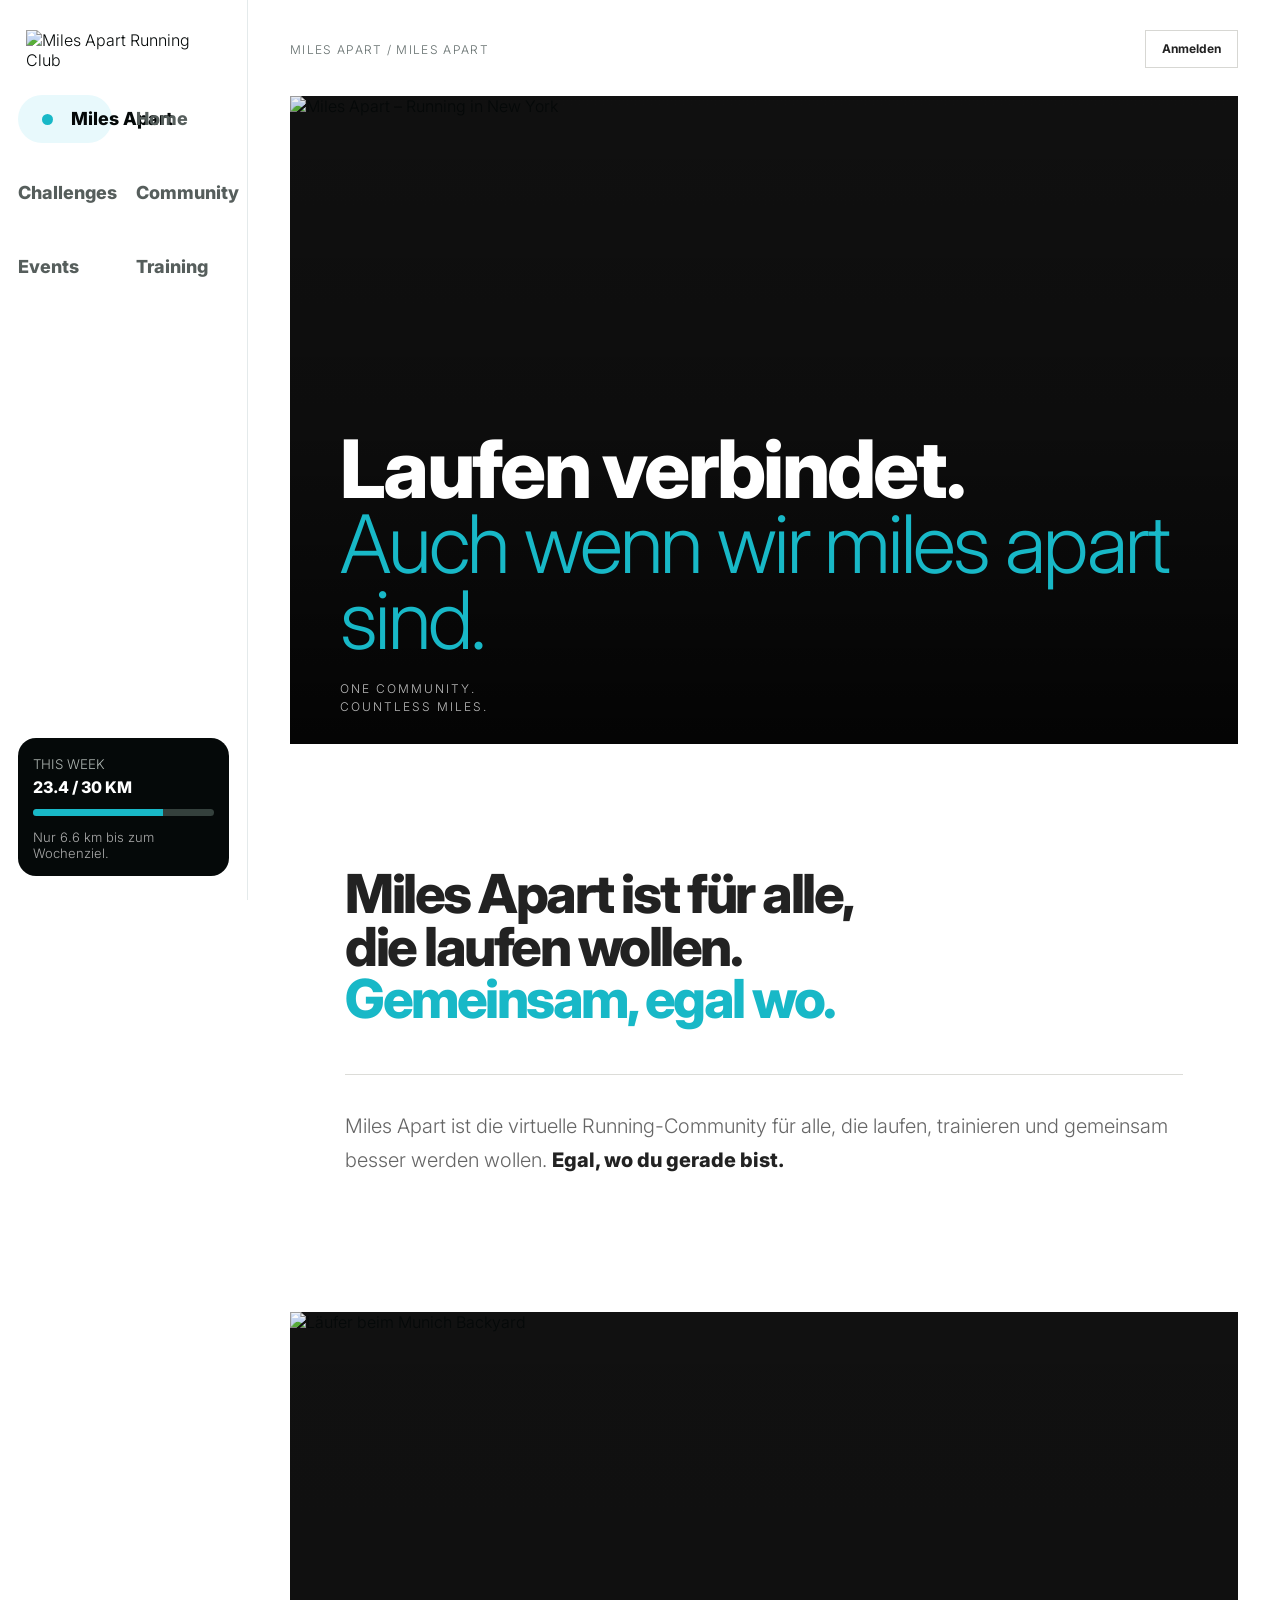
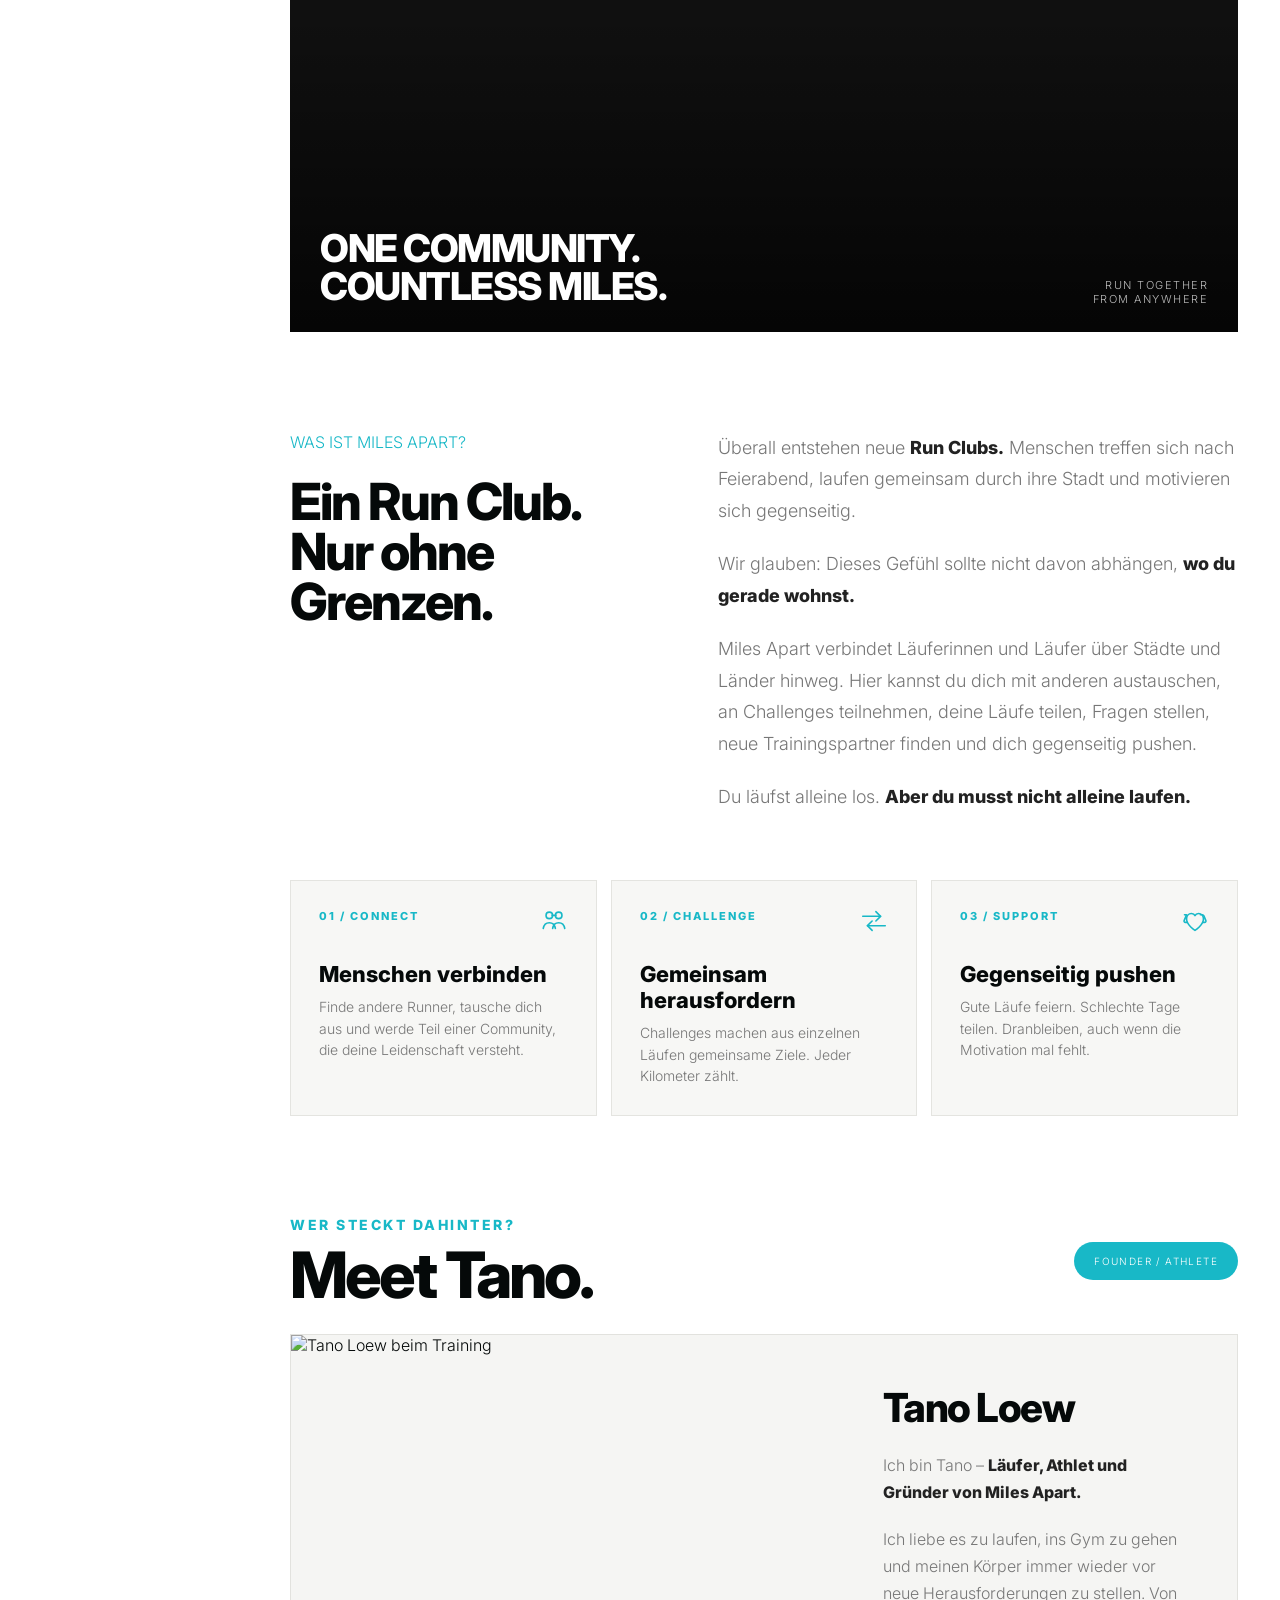
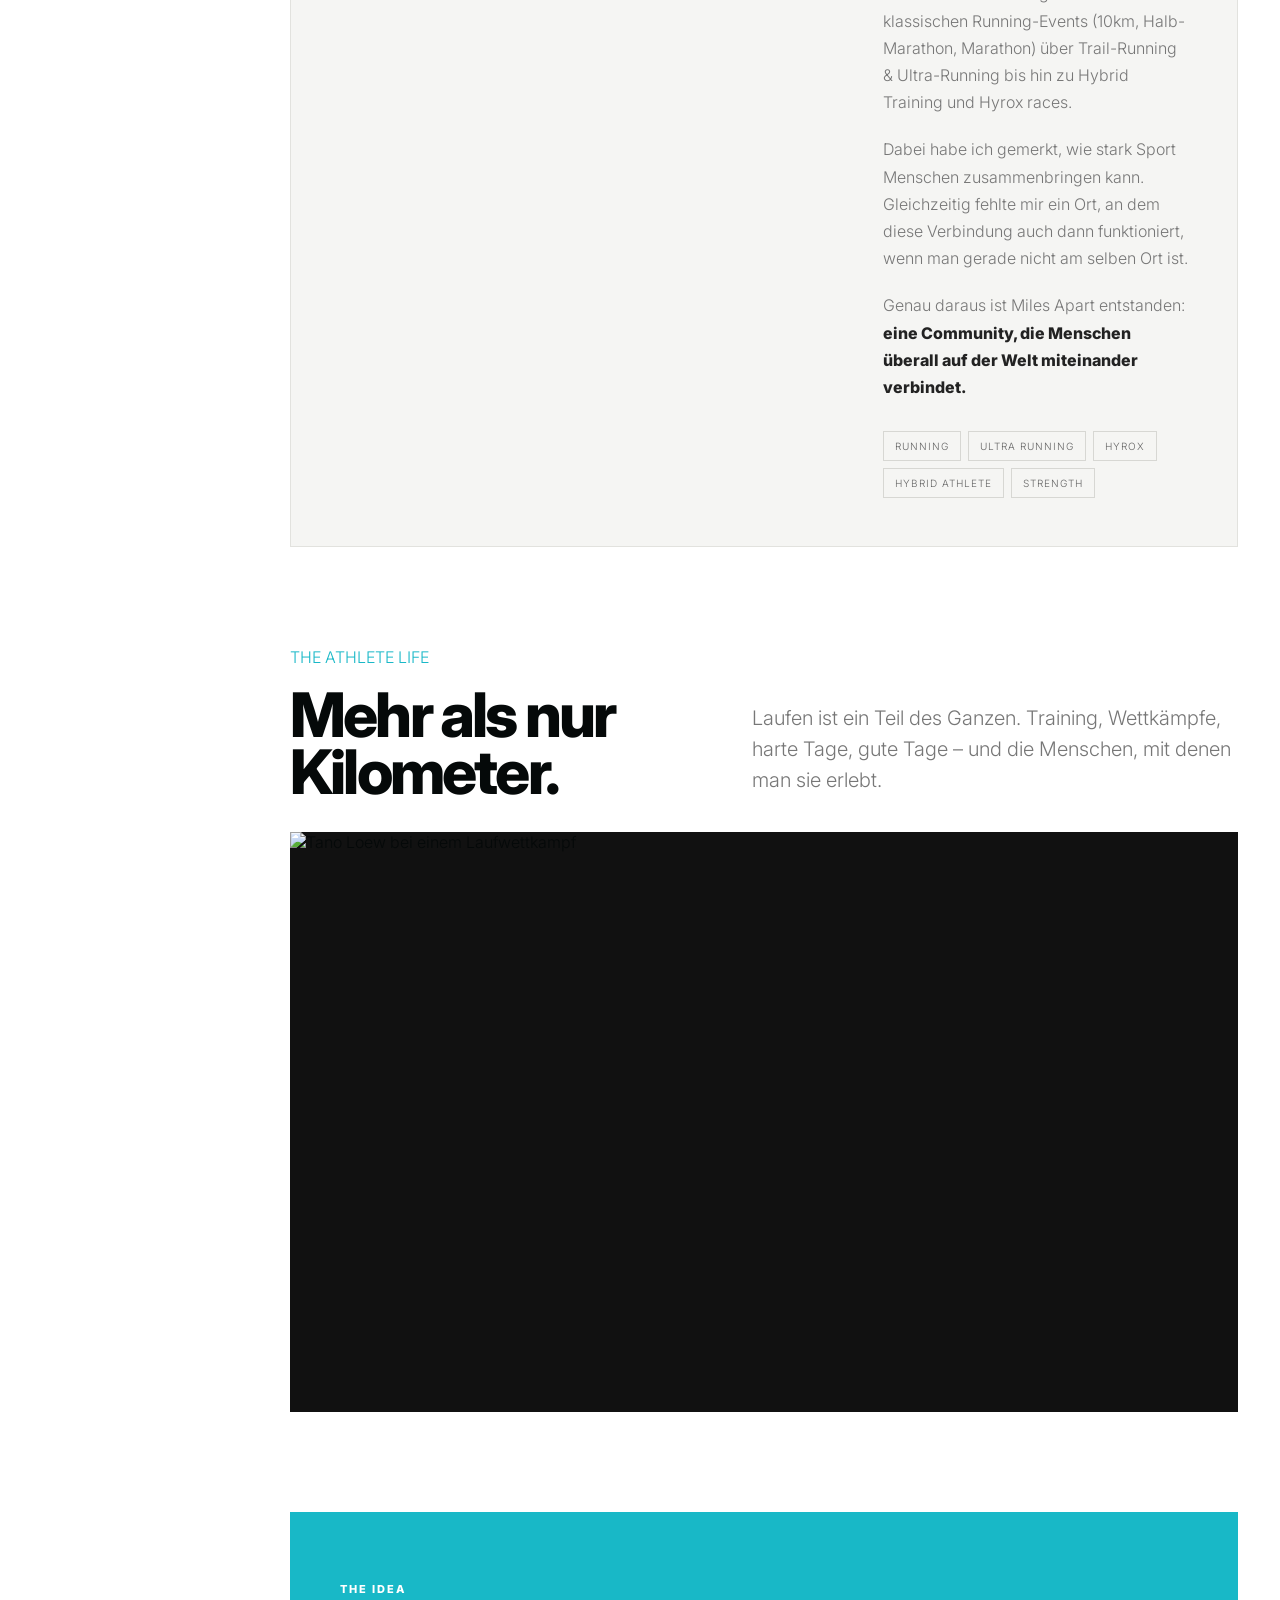
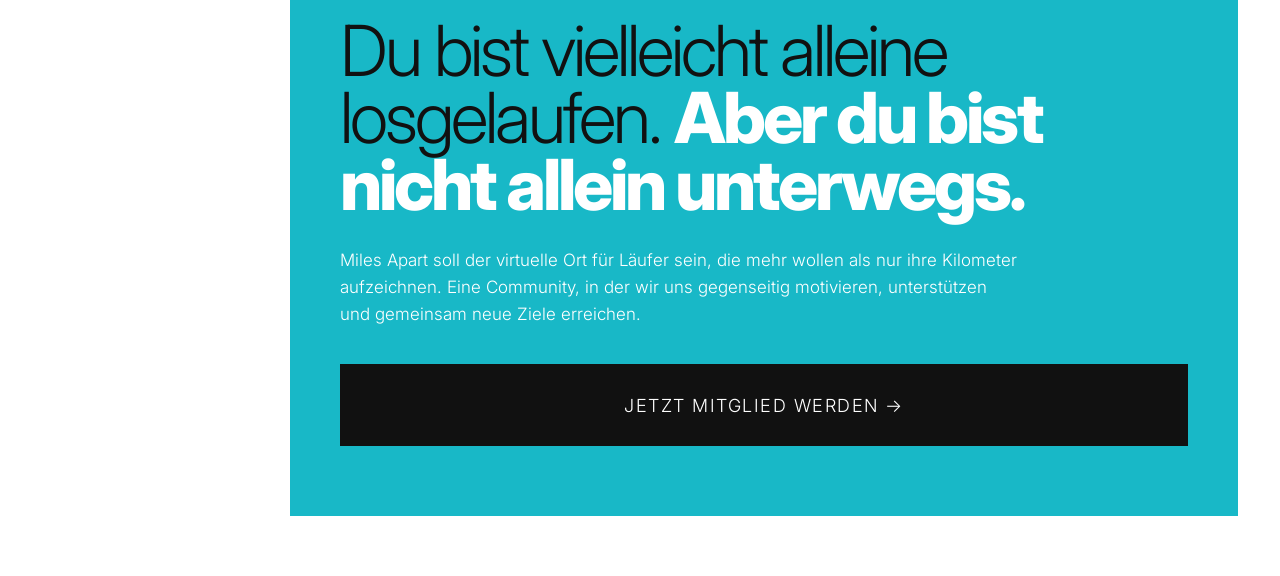
==== commit 613c4126: "index.html aktualisieren" ====
--- a/index.html
+++ b/index.html
@@ -6,25 +6,681 @@
 
 <title>Miles Apart — Miles Apart Running Club</title>
 
-<link rel="stylesheet" href="style.css?v=20260928">
+<link rel="stylesheet" href="style.css">
 <script src="https://cdn.jsdelivr.net/npm/@supabase/supabase-js@2"></script>
 
 <style>
+:root{
+  --miles-blue:#18b8c7;
+  --miles-dark:#111b1d;
+  --miles-green:#28b963;
+  --miles-pink:#cf348e;
+  --miles-orange:#f4a23a;
+}
+
+body,body *{font-family:var(--font-main)}
+button,input,textarea,select{font-family:var(--font-main)}
+p,li,span,a,button,input,textarea,select{font-weight:var(--font-light)}
+h1,h2,h3,h4,h5,h6,strong,b,.kpi,.label,.principle-number,
+.founder-kicker,.home-hero-eyebrow,.statement-label,
+.user-avatar-button{font-weight:var(--font-heading)}
+
+.lime{
+  background:var(--miles-blue)!important;
+  border-color:var(--miles-blue)!important;
+  color:#fff!important;
+}
+
+.lime:hover{
+  background:#1199a6!important;
+  border-color:#1199a6!important;
+}
+
+.label,
+.intro-eyebrow,
+.founder-kicker,
+.principle-number{
+  color:var(--miles-blue)
+}
+
+.progress i,
+.mini-progress i,
+.bar i{
+  background:var(--miles-blue)
+}
+
+.badge.lime{
+  background:var(--miles-blue)!important;
+  border-color:var(--miles-blue)!important;
+  color:#fff!important;
+}
 
 /* =====================================================
-   EINGELOGGTER PROFILBEREICH
-   GLEICHE BREITE WIE DIE ÖFFENTLICHE INDEX-SEITE
+   INTRO
 ===================================================== */
 
+.home-intro{
+  margin:0!important;
+  padding:72px 0 62px!important;
+  background:#fff;
+  box-sizing:border-box;
+}
+
+.intro-card{
+  width:100%;
+  box-sizing:border-box;
+  padding:52px 55px 50px;
+}
+
+.intro-card-lead{
+  max-width:1050px;
+  margin:0;
+  color:#222;
+  font-size:clamp(36px,4.2vw,60px);
+  line-height:.98;
+  letter-spacing:-2.5px;
+  font-weight:var(--font-heading);
+}
+
+.intro-card-lead span{
+  display:block;
+  color:var(--miles-blue);
+  font-weight:var(--font-heading);
+}
+
+.intro-card-bottom{
+  display:block;
+  margin-top:48px;
+  padding-top:34px;
+  border-top:1px solid #dcdcd8;
+}
+
+.intro-card-text{max-width:850px}
+
+.intro-card-text p{
+  margin:0 0 22px;
+  color:#666;
+  font-size:20px;
+  line-height:1.72;
+}
+
+.intro-card-text strong{color:#222}
+
+/* =====================================================
+   HERO
+===================================================== */
+
+.home-hero{
+  position:relative;
+  width:100%;
+  height:min(72vh,760px);
+  min-height:560px;
+  overflow:hidden;
+  background:#111;
+}
+
+.home-hero img{
+  width:100%;
+  height:100%;
+  display:block;
+  object-fit:cover;
+  object-position:center 45%;
+}
+
+.home-hero-overlay{
+  position:absolute;
+  inset:0;
+  background:linear-gradient(
+    to top,
+    rgba(0,0,0,.78) 0%,
+    rgba(0,0,0,.25) 48%,
+    rgba(0,0,0,.05) 100%
+  );
+}
+
+.home-hero-content{
+  position:absolute;
+  left:50px;
+  right:50px;
+  bottom:28px;
+  z-index:2;
+  color:#fff;
+}
+
+.home-hero-content h1{
+  max-width:1000px;
+  margin:0;
+  font-size:clamp(42px,6.3vw,82px);
+  line-height:.94;
+  letter-spacing:-2.7px;
+}
+
+.home-hero-content h1 span{
+  color:var(--miles-blue)
+}
+
+.home-hero-content p{
+  margin:22px 0 0;
+  font-size:12px;
+  line-height:1.5;
+  letter-spacing:2px;
+  text-transform:uppercase;
+  color:rgba(255,255,255,.72);
+}
+
+/* =====================================================
+   STORY PHOTO
+===================================================== */
+
+.story-photo{
+  position:relative;
+  height:min(62vw,620px);
+  min-height:420px;
+  overflow:hidden;
+  background:#111;
+}
+
+.story-photo img{
+  width:100%;
+  height:100%;
+  object-fit:cover;
+  object-position:center 38%;
+  display:block;
+}
+
+.story-photo:after{
+  content:"";
+  position:absolute;
+  inset:0;
+  background:linear-gradient(
+    to top,
+    rgba(0,0,0,.72) 0%,
+    rgba(0,0,0,.08) 50%,
+    rgba(0,0,0,.02) 100%
+  );
+  pointer-events:none;
+}
+
+.photo-caption{
+  position:absolute;
+  z-index:2;
+  left:30px;
+  right:30px;
+  bottom:26px;
+  display:flex;
+  align-items:flex-end;
+  justify-content:space-between;
+  gap:20px;
+  color:#fff;
+}
+
+.photo-caption strong{
+  font-size:clamp(25px,3vw,42px);
+  line-height:1;
+  letter-spacing:-1.5px;
+}
+
+.photo-caption span{
+  font-size:11px;
+  letter-spacing:1.5px;
+  text-transform:uppercase;
+  color:#bbb;
+  text-align:right;
+}
+
+/* =====================================================
+   ABOUT
+===================================================== */
+
+.about-project{margin-top:100px}
+
+.about-project .intro-eyebrow{
+  margin-bottom:24px
+}
+
+.about-project-grid{
+  display:grid;
+  grid-template-columns:1fr 1.45fr;
+  gap:70px;
+  align-items:start;
+}
+
+.about-project h2{
+  font-size:clamp(34px,4vw,56px);
+  line-height:.98;
+  letter-spacing:-2px;
+  margin:0;
+}
+
+.about-project-text{
+  font-size:18px;
+  line-height:1.75;
+  color:#777;
+  max-width:760px;
+}
+
+.about-project-text p{
+  margin:0 0 22px
+}
+
+.about-project-text strong{
+  color:#222
+}
+
+.about-project-nowrap{
+  white-space:nowrap
+}
+
+.principles{
+  display:grid;
+  grid-template-columns:repeat(3,1fr);
+  gap:14px;
+  margin-top:45px;
+}
+
+.principle{
+  padding:28px;
+  min-height:190px;
+  background:#f7f7f5;
+  border:1px solid #e4e4e0;
+  position:relative;
+}
+
+.principle-number{
+  font-size:11px;
+  letter-spacing:2px;
+}
+
+.principle-icon{
+  position:absolute;
+  top:25px;
+  right:27px;
+  width:30px;
+  height:30px;
+  color:var(--miles-blue);
+}
+
+.principle-icon svg{
+  width:30px;
+  height:30px;
+  fill:none;
+  stroke:currentColor;
+  stroke-width:1.7;
+  stroke-linecap:round;
+  stroke-linejoin:round;
+}
+
+.principle h3{
+  font-size:22px;
+  margin:38px 0 9px;
+}
+
+.principle p{
+  margin:0;
+  color:#777;
+  line-height:1.55;
+  font-size:14px;
+}
+
+/* =====================================================
+   FOUNDER
+===================================================== */
+
+.founder{margin-top:100px}
+
+.founder-head{
+  display:flex;
+  align-items:center;
+  justify-content:space-between;
+  gap:25px;
+  margin-bottom:28px;
+}
+
+.founder-kicker{
+  font-size:14px;
+  letter-spacing:2.5px;
+  text-transform:uppercase;
+  margin-bottom:12px;
+}
+
+.founder-head h2{
+  font-size:clamp(40px,5vw,68px);
+  line-height:.95;
+  letter-spacing:-3px;
+  margin:0;
+}
+
+.founder-head .badge.lime{
+  display:inline-flex;
+  align-items:center;
+  justify-content:center;
+  min-height:38px;
+  padding:0 20px;
+  border-radius:999px;
+  font-size:10px;
+  letter-spacing:1.4px;
+}
+
+.founder-layout{
+  display:grid;
+  grid-template-columns:1.15fr .85fr;
+  min-height:590px;
+  background:#f5f5f3;
+  border:1px solid #e2e2de;
+}
+
+.founder-image{
+  min-height:590px;
+  overflow:hidden
+}
+
+.founder-image img{
+  width:100%;
+  height:100%;
+  object-fit:cover;
+  object-position:center 28%;
+  display:block;
+}
+
+.founder-content{
+  padding:48px;
+  display:flex;
+  flex-direction:column;
+  justify-content:center;
+}
+
+.founder-content h3{
+  font-size:40px;
+  letter-spacing:-1.5px;
+  margin:0 0 20px;
+}
+
+.founder-content p{
+  color:#777;
+  font-size:16px;
+  line-height:1.7;
+  margin:0 0 20px;
+}
+
+.founder-content p strong{
+  color:#222
+}
+
+.founder-tags{
+  display:flex;
+  gap:7px;
+  flex-wrap:wrap;
+  margin-top:10px;
+}
+
+.founder-tag{
+  border:1px solid #d7d7d3;
+  padding:8px 11px;
+  font-size:10px;
+  letter-spacing:1px;
+  text-transform:uppercase;
+  color:#666;
+}
+
+/* =====================================================
+   VISUAL STORY
+===================================================== */
+
+.visual-story{margin-top:100px}
+
+.visual-story-head{
+  display:grid;
+  grid-template-columns:minmax(330px,.9fr) minmax(0,1.1fr);
+  align-items:end;
+  gap:65px;
+  margin-bottom:32px;
+}
+
+.visual-story .intro-eyebrow{
+  display:block;
+  margin-bottom:20px;
+}
+
+.visual-story-head h2{
+  margin:0;
+  font-size:clamp(42px,4.8vw,64px);
+  letter-spacing:-2.8px;
+  line-height:.92;
+}
+
+.visual-story-head p{
+  max-width:560px;
+  margin:0 0 4px;
+  color:#777;
+  line-height:1.55;
+  font-size:20px;
+}
+
+.photo-grid{
+  display:grid;
+  grid-template-columns:1fr;
+  grid-template-rows:580px;
+}
+
+.photo-grid-item{
+  width:100%;
+  height:100%;
+  overflow:hidden;
+  background:#111;
+}
+
+.photo-grid-item img{
+  width:100%;
+  height:100%;
+  object-fit:cover;
+  display:block;
+  transition:transform .5s ease;
+}
+
+.photo-grid-item:hover img{
+  transform:scale(1.03)
+}
+
+/* =====================================================
+   STATEMENT
+===================================================== */
+
+.statement{
+  margin-top:100px;
+  padding:70px 50px;
+  background:var(--miles-blue);
+  color:#fff;
+}
+
+.statement-label{
+  font-size:11px;
+  letter-spacing:2px;
+  text-transform:uppercase;
+  margin-bottom:22px;
+}
+
+.statement h2{
+  max-width:950px;
+  margin:0;
+  font-size:clamp(38px,5.5vw,75px);
+  line-height:.95;
+  letter-spacing:-3px;
+}
+
+.statement h2 .statement-dark{
+  color:#111
+}
+
+.statement p{
+  max-width:680px;
+  margin:28px 0 0;
+  font-size:17px;
+  line-height:1.6;
+}
+
+.statement-cta{
+  display:flex;
+  align-items:center;
+  justify-content:center;
+  width:100%;
+  box-sizing:border-box;
+  min-height:82px;
+  margin-top:36px;
+  padding:18px 28px;
+  border:1px solid #111;
+  background:#111;
+  color:#fff;
+  text-decoration:none;
+  font-size:18px;
+  letter-spacing:1.5px;
+  text-transform:uppercase;
+  transition:.2s ease;
+}
+
+.statement-cta:hover{
+  background:#fff;
+  color:#111;
+}
+
+/* =====================================================
+   ACCOUNT
+===================================================== */
+
+.top-right{
+  display:flex;
+  align-items:center;
+  gap:12px;
+}
+
+.user-area{
+  display:flex;
+  align-items:center;
+  gap:10px;
+}
+
+.user-greeting{
+  font-size:13px;
+  color:#666;
+  white-space:nowrap;
+}
+
+.login-button{
+  display:inline-flex;
+  align-items:center;
+  justify-content:center;
+  min-height:38px;
+  padding:0 16px;
+  border:1px solid #d7d7d3;
+  background:#fff;
+  color:#222;
+  font-size:12px;
+  font-weight:700;
+  cursor:pointer;
+}
+
+.login-button:hover{
+  border-color:var(--miles-blue);
+  color:var(--miles-blue);
+}
+
+.user-avatar-button{
+  width:58px;
+  height:58px;
+  border-radius:50%;
+  border:3px solid var(--miles-blue);
+  background:#fff;
+  color:var(--miles-blue);
+  display:flex;
+  align-items:center;
+  justify-content:center;
+  font-size:18px;
+  cursor:pointer;
+  overflow:hidden;
+  padding:0;
+}
+
+.user-avatar-button img{
+  width:100%;
+  height:100%;
+  object-fit:cover;
+}
+
+.account-menu{
+  position:absolute!important;
+  top:calc(100% + 12px)!important;
+  right:0!important;
+  left:auto!important;
+  width:260px!important;
+  min-width:260px!important;
+  box-sizing:border-box!important;
+  padding:0!important;
+  margin:0!important;
+  background:#fff!important;
+  border:1px solid #ddd!important;
+  box-shadow:0 15px 40px rgba(0,0,0,.12);
+  z-index:1000!important;
+  display:none;
+  overflow:hidden!important;
+}
+
+.account-menu.open{
+  display:block!important
+}
+
+.account-menu-name{
+  display:block!important;
+  padding:16px 18px 4px!important;
+  color:#111!important;
+  font-size:20px!important;
+}
+
+.account-menu-email{
+  display:block!important;
+  padding:0 18px 16px!important;
+  border-bottom:1px solid #e8e8e8!important;
+  color:#888!important;
+  font-size:13px!important;
+  overflow-wrap:anywhere;
+}
+
+.account-menu button{
+  display:block!important;
+  width:100%!important;
+  box-sizing:border-box!important;
+  margin:0!important;
+  padding:16px 18px!important;
+  border:0!important;
+  border-bottom:1px solid #e8e8e8!important;
+  background:#fff!important;
+  text-align:left!important;
+  cursor:pointer;
+  color:#222!important;
+  font-size:16px!important;
+}
+
+.account-menu button:hover{
+  background:#f5f5f3!important
+}
+
+.account-menu .logout-button{
+  border-bottom:0!important;
+  color:#888!important;
+}
+
+/* =====================================================
+   EINGELOGGTER BEREICH
+===================================================== */
+
 .logged-profile-page{
-  display:none!important;
+  display:none;
   width:100%!important;
   max-width:none!important;
   min-width:0!important;
+  box-sizing:border-box;
+  background:#fff!important;
+  min-height:calc(100vh - 100px);
   margin:0!important;
   padding:0!important;
-  box-sizing:border-box!important;
-  background:#fff!important;
 }
 
 .logged-profile-page.active{
@@ -32,8 +688,6 @@
   width:100%!important;
   max-width:none!important;
   min-width:0!important;
-  margin:0!important;
-  padding:0!important;
   background:#fff!important;
 }
 
@@ -42,12 +696,11 @@
   width:100%!important;
   max-width:none!important;
   min-width:0!important;
+  min-height:calc(100vh - 100px);
   height:100vh;
-  min-height:calc(100vh - 100px);
+  border:0!important;
   margin:0!important;
   padding:0!important;
-  border:0!important;
-  box-sizing:border-box!important;
   background:#fff!important;
 }
 
@@ -55,32 +708,25 @@
   width:100%!important;
   max-width:none!important;
   min-width:0!important;
-  margin:0!important;
-  padding-top:0!important;
-  padding-left:0!important;
-  padding-right:0!important;
-  padding-bottom:0!important;
-  box-sizing:border-box!important;
+  margin-left:0!important;
+  margin-right:0!important;
+  box-sizing:border-box;
   background:#fff!important;
 }
 
 .main:has(.logged-profile-page.active) .top{
   width:100%!important;
   max-width:none!important;
-  margin:0!important;
-  box-sizing:border-box!important;
-  padding-left:42px!important;
-  padding-right:42px!important;
-}
-
+  box-sizing:border-box;
+}
 
 /* =====================================================
-   LOADING
+   PROFILE LOADING
 ===================================================== */
 
 .profile-loading{
   display:none;
-  width:100%!important;
+  width:100%;
   min-height:calc(100vh - 100px);
   box-sizing:border-box;
   align-items:center;
@@ -103,7 +749,7 @@
   height:34px;
   margin:0 auto 18px;
   border:3px solid #e4e4e0;
-  border-top-color:#18b8c7;
+  border-top-color:var(--miles-blue);
   border-radius:50%;
   animation:milesProfileSpin .8s linear infinite;
 }
@@ -113,7 +759,6 @@
     transform:rotate(360deg);
   }
 }
-
 
 /* =====================================================
    AUTH
@@ -133,7 +778,7 @@
 }
 
 .auth-overlay.open{
-  display:flex;
+  display:flex
 }
 
 .auth-modal{
@@ -159,15 +804,698 @@
   color:#555;
 }
 
+.auth-eyebrow{
+  color:var(--miles-blue);
+  font-size:10px;
+  letter-spacing:2px;
+  text-transform:uppercase;
+  margin-bottom:10px;
+}
+
+.auth-modal h2{
+  font-size:32px;
+  line-height:1;
+  letter-spacing:-1px;
+  margin:0 0 10px;
+}
+
+.auth-description{
+  color:#777;
+  font-size:14px;
+  line-height:1.5;
+  margin:0 0 25px;
+}
+
+.auth-tabs{
+  display:grid;
+  grid-template-columns:1fr 1fr;
+  border-bottom:1px solid #ddd;
+  margin-bottom:25px;
+}
+
+.auth-tab{
+  padding:12px 8px;
+  border:0;
+  background:transparent;
+  color:#888;
+  font-size:12px;
+  cursor:pointer;
+  border-bottom:2px solid transparent;
+}
+
+.auth-tab.active{
+  color:var(--miles-blue);
+  border-bottom-color:var(--miles-blue);
+}
+
+.auth-form{display:none}
+.auth-form.active{display:block}
+
+.form-group{margin-bottom:16px}
+
+.form-group label{
+  display:block;
+  font-size:11px;
+  margin-bottom:7px;
+  color:#333;
+}
+
+.form-group input{
+  width:100%;
+  box-sizing:border-box;
+  padding:13px 14px;
+  border:1px solid #d7d7d3;
+  background:#fafaf8;
+  color:#222;
+  font-size:14px;
+  outline:none;
+}
+
+.form-group input:focus{
+  border-color:var(--miles-blue);
+  background:#fff;
+}
+
+.registration-intro{
+  margin:0 0 22px;
+  padding:21px 22px;
+  background:#f2fbfc;
+  border:1px solid #cceef1;
+  color:#52696b;
+  font-size:14px;
+  line-height:1.7;
+}
+
+.registration-gate{
+  display:flex;
+  flex-direction:column;
+  gap:14px;
+  margin:22px 0 18px;
+}
+
+.gate-card{
+  background:#fafbf9;
+  border:1px solid #dfe3e0;
+  border-radius:18px;
+  padding:22px;
+}
+
+.gate-top{
+  display:flex;
+  align-items:flex-start;
+  gap:16px;
+}
+
+.gate-icon{
+  width:58px;
+  height:58px;
+  flex:0 0 58px;
+  border-radius:16px;
+  background:#fff;
+  border:1px solid #dfe3e0;
+  display:flex;
+  align-items:center;
+  justify-content:center;
+  color:#222;
+}
+
+.gate-icon svg{
+  width:27px;
+  height:27px;
+  fill:none;
+  stroke:currentColor;
+  stroke-width:1.8;
+  stroke-linecap:round;
+  stroke-linejoin:round;
+}
+
+.gate-copy{
+  min-width:0;
+  flex:1
+}
+
+.gate-copy h3{
+  margin:2px 0 8px;
+  font-size:21px;
+  line-height:1.15;
+}
+
+.gate-copy p{
+  margin:0;
+  color:#858b88;
+  font-size:13px;
+  line-height:1.65;
+}
+
+.instagram-handle{
+  display:block;
+  margin-top:10px;
+  color:#cf348e;
+  font-size:16px;
+}
+
+.instagram-open{
+  display:inline-flex;
+  align-items:center;
+  justify-content:center;
+  width:100%;
+  min-height:58px;
+  margin-top:20px;
+  padding:14px 16px;
+  border:1px solid #d6dad7;
+  background:#fff;
+  color:#222;
+  text-decoration:none;
+  font-size:13px;
+  border-radius:15px;
+}
+
+.gate-divider{
+  height:1px;
+  margin:22px 0 18px;
+  background:#e2e5e2;
+}
+
+.gate-check{
+  display:flex;
+  align-items:flex-start;
+  gap:13px;
+  cursor:pointer;
+}
+
+.gate-check input{
+  position:absolute;
+  opacity:0;
+  pointer-events:none;
+}
+
+.custom-check{
+  width:42px;
+  height:42px;
+  flex:0 0 42px;
+  box-sizing:border-box;
+  border:2px solid #cfd5d2;
+  border-radius:12px;
+  background:#fff;
+  position:relative;
+}
+
+.gate-check input:checked+.custom-check{
+  background:var(--miles-blue);
+  border-color:var(--miles-blue);
+}
+
+.gate-check input:checked+.custom-check:after{
+  content:"";
+  position:absolute;
+  width:8px;
+  height:15px;
+  left:14px;
+  top:8px;
+  border-right:3px solid #fff;
+  border-bottom:3px solid #fff;
+  transform:rotate(45deg);
+}
+
+.gate-check-text{
+  color:#8b908e;
+  font-size:13px;
+  line-height:1.5;
+  padding-top:3px;
+}
+
+.gate-check-text strong{
+  display:block;
+  color:#222;
+  font-size:15px;
+}
+
+.gate-check-text small{
+  display:block;
+  margin-top:4px;
+  color:#999;
+  font-size:11px;
+}
+
+.invite-card{
+  background:
+    radial-gradient(circle at 86% 24%,rgba(65,182,198,.28),transparent 34%),
+    radial-gradient(circle at 20% 100%,rgba(38,94,98,.36),transparent 40%),
+    linear-gradient(135deg,#071214 0%,#102324 44%,#173b3d 100%);
+  color:#fff;
+  border-radius:18px;
+  min-height:270px;
+  margin-top:20px;
+  padding:28px 24px 25px;
+  box-sizing:border-box;
+  display:flex;
+  flex-direction:column;
+  justify-content:space-between;
+}
+
+.invite-brand{
+  color:#49c6d4;
+  font-size:10px;
+  letter-spacing:6px;
+}
+
+.invite-title{
+  margin-top:29px;
+  font-size:clamp(42px,7vw,60px);
+  line-height:.84;
+  letter-spacing:-2.8px;
+}
+
+.invite-title span{
+  color:#42bfd0
+}
+
+.invite-subtitle{
+  max-width:470px;
+  margin-top:25px;
+  color:rgba(255,255,255,.84);
+  font-size:14px;
+  line-height:1.55;
+}
+
+.invite-footer{
+  margin-top:34px;
+  color:rgba(255,255,255,.58);
+  font-size:9px;
+  letter-spacing:4px;
+  text-transform:uppercase;
+}
+
+.share-buttons{
+  display:grid;
+  grid-template-columns:repeat(2,1fr);
+  gap:10px;
+  margin-top:14px;
+}
+
+.share-button{
+  min-height:62px;
+  border:0;
+  border-radius:14px;
+  color:#fff;
+  cursor:pointer;
+  display:flex;
+  align-items:center;
+  justify-content:center;
+  gap:9px;
+  padding:12px 14px;
+  font-size:13px;
+}
+
+.share-whatsapp{
+  background:#57b95f
+}
+
+.share-instagram{
+  background:linear-gradient(100deg,#c32d82,#d74f70 55%,#efa23e);
+}
+
+.invite-confirmation{
+  margin-top:18px;
+  padding-top:18px;
+  border-top:1px solid #e0e3e0;
+  opacity:.45;
+  pointer-events:none;
+}
+
+.invite-confirmation.available{
+  opacity:1;
+  pointer-events:auto;
+}
+
+.registration-status{
+  display:flex;
+  align-items:center;
+  gap:10px;
+  margin-top:16px;
+  padding:14px 16px;
+  background:#f5f6f4;
+  border:1px solid #e1e3df;
+  border-radius:10px;
+  color:#888;
+  font-size:11px;
+}
+
+.registration-status.ready{
+  color:#248b63;
+  background:#f0faf5;
+  border-color:#cce8da;
+}
+
+.registration-status-dot{
+  width:9px;
+  height:9px;
+  border-radius:50%;
+  flex:0 0 9px;
+  background:#c8ccca;
+}
+
+.registration-status.ready .registration-status-dot{
+  background:#248b63;
+}
+
+.registration-progress{
+  margin-top:18px;
+  padding:18px 20px;
+  border:1px solid #e0e2df;
+  border-radius:16px;
+  background:#f7f7f5;
+}
+
+.registration-progress-row{
+  display:flex;
+  align-items:center;
+  gap:13px;
+  color:#8a8e8c;
+  font-size:12px;
+}
+
+.registration-progress-row+.registration-progress-row{
+  margin-top:12px
+}
+
+.registration-progress-number{
+  width:30px;
+  height:30px;
+  flex:0 0 30px;
+  border-radius:50%;
+  background:#e1e4e2;
+  color:#8b8f8d;
+  display:flex;
+  align-items:center;
+  justify-content:center;
+  font-size:11px;
+}
+
+.registration-progress-row.complete{
+  color:#222
+}
+
+.registration-progress-row.complete .registration-progress-number{
+  background:var(--miles-blue);
+  color:#fff;
+}
+
+.auth-submit{
+  width:100%;
+  border:1px solid var(--miles-blue);
+  background:var(--miles-blue);
+  color:#fff;
+  padding:14px;
+  font-size:12px;
+  cursor:pointer;
+  margin-top:14px;
+}
+
+.auth-submit:hover{
+  background:#1199a6;
+  border-color:#1199a6;
+}
+
+.auth-submit:disabled{
+  background:#a7dfe4;
+  border-color:#a7dfe4;
+  cursor:not-allowed;
+}
+
+.auth-message{
+  min-height:18px;
+  margin-top:12px;
+  font-size:12px;
+  color:#d34b4b;
+}
+
+.auth-message.success{
+  color:#248b63
+}
+
+.forgot-password,
+.auth-back{
+  display:block;
+  margin-top:13px;
+  border:0;
+  background:transparent;
+  padding:0;
+  color:#777;
+  font-size:11px;
+  text-decoration:underline;
+  cursor:pointer;
+}
+
+.auth-back{
+  margin-bottom:18px;
+  text-decoration:none;
+}
+
+.auth-note{
+  margin-top:14px;
+  padding:12px;
+  background:#f5f5f3;
+  border:1px solid #e3e3df;
+  color:#666;
+  font-size:11px;
+  line-height:1.5;
+}
 
 /* =====================================================
-   EXTRA PROFILE WIDTH OVERRIDE
+   RESPONSIVE
 ===================================================== */
 
-#miles-apart-profile-width-fix{
-  display:none;
-}
-
+@media(max-width:900px){
+
+  .home-hero{
+    height:620px;
+    min-height:620px;
+  }
+
+  .home-hero-content{
+    left:30px;
+    right:30px;
+    bottom:27px;
+  }
+
+  .intro-card{
+    padding:40px 35px 38px
+  }
+
+  .about-project-grid,
+  .visual-story-head{
+    grid-template-columns:1fr;
+    gap:30px;
+  }
+
+  .principles{
+    grid-template-columns:1fr
+  }
+
+  .founder-layout{
+    grid-template-columns:1fr
+  }
+
+  .founder-image{
+    min-height:500px
+  }
+
+  .founder-content{
+    padding:35px
+  }
+
+  .photo-grid{
+    grid-template-rows:500px
+  }
+
+  .statement{
+    padding:50px 30px
+  }
+}
+
+@media(max-width:600px){
+
+  .home-hero{
+    height:560px;
+    min-height:560px;
+  }
+
+  .home-hero img{
+    object-position:center center
+  }
+
+  .home-hero-content{
+    left:20px;
+    right:20px;
+    bottom:18px;
+  }
+
+  .home-hero-content h1{
+    font-size:40px;
+    letter-spacing:-1.8px;
+  }
+
+  .home-intro{
+    padding:38px 0 24px!important
+  }
+
+  .intro-card{
+    padding:30px 24px 20px
+  }
+
+  .intro-card-lead{
+    font-size:26px;
+    letter-spacing:-1.1px;
+  }
+
+  .intro-card-lead span{
+    font-size:26px
+  }
+
+  .intro-card-text p{
+    font-size:16px;
+    line-height:1.7;
+  }
+
+  .story-photo{
+    min-height:400px
+  }
+
+  .photo-caption{
+    left:20px;
+    right:20px;
+    bottom:20px;
+  }
+
+  .photo-caption strong{
+    font-size:26px
+  }
+
+  .about-project,
+  .founder,
+  .visual-story,
+  .statement{
+    margin-top:65px
+  }
+
+  .founder-image{
+    min-height:430px
+  }
+
+  .founder-content{
+    padding:28px 24px
+  }
+
+  .founder-content h3{
+    font-size:32px
+  }
+
+  .visual-story-head h2{
+    font-size:42px;
+    letter-spacing:-2px;
+  }
+
+  .visual-story-head p{
+    font-size:16px;
+    line-height:1.65;
+  }
+
+  .photo-grid{
+    grid-template-rows:380px
+  }
+
+  .statement{
+    padding:42px 24px
+  }
+
+  .statement-cta{
+    min-height:66px;
+    margin-top:28px;
+    padding:15px 14px;
+    font-size:14px;
+    text-align:center;
+  }
+
+  .user-avatar-button{
+    width:48px;
+    height:48px;
+    border-width:2px;
+  }
+
+  .account-menu{
+    width:260px!important;
+    min-width:260px!important;
+  }
+
+  .auth-overlay{
+    align-items:flex-start;
+    padding:10px;
+  }
+
+  .auth-modal{
+    width:100%;
+    max-height:calc(100vh - 20px);
+    padding:30px 18px 24px;
+    border-radius:16px;
+  }
+
+  .auth-modal h2{
+    font-size:28px;
+    padding-right:30px;
+  }
+
+  .registration-intro{
+    padding:18px 19px;
+    font-size:13px;
+  }
+
+  .gate-card{
+    padding:18px;
+    border-radius:16px;
+  }
+
+  .gate-top{
+    gap:13px
+  }
+
+  .gate-icon{
+    width:46px;
+    height:46px;
+    flex-basis:46px;
+  }
+
+  .gate-copy h3{
+    font-size:19px
+  }
+
+  .gate-copy p{
+    font-size:12px
+  }
+
+  .share-buttons{
+    grid-template-columns:1fr
+  }
+
+  .registration-progress{
+    padding:17px 18px
+  }
+
+  .logged-profile-frame{
+    min-height:calc(100vh - 80px);
+    background:#fff!important;
+  }
+
+  .logged-profile-page{
+    background:#fff!important;
+  }
+
+  .main:has(.logged-profile-page.active){
+    width:100%!important;
+    max-width:none!important;
+    background:#fff!important;
+  }
+}
 </style>
 </head>
 
@@ -198,16 +1526,13 @@
     <div class="side-bottom">
       <small>THIS WEEK</small>
       <strong>23.4 / 30 KM</strong>
-      <div class="mini-progress">
-        <i></i>
-      </div>
+      <div class="mini-progress"><i></i></div>
       <p class="small" style="color:#aaa;margin-bottom:0">
         Nur 6.6 km bis zum Wochenziel.
       </p>
     </div>
 
   </aside>
-
 
   <main class="main">
 
@@ -230,7 +1555,6 @@
           </button>
 
         </div>
-
 
         <div
           id="loggedInArea"
@@ -296,11 +1620,6 @@
 
     </div>
 
-
-    <!-- =================================================
-         EINGELOGGTES PROFIL
-    ================================================== -->
-
     <section
       class="logged-profile-page"
       id="loggedProfilePage"
@@ -322,7 +1641,6 @@
         </div>
 
       </div>
-
 
       <iframe
         id="loggedProfileFrame"
@@ -333,11 +1651,6 @@
 
     </section>
 
-
-    <!-- =================================================
-         ÖFFENTLICHE INDEX SEITE
-    ================================================== -->
-
     <div id="publicSite">
 
       <div class="home-hero">
@@ -366,7 +1679,6 @@
         </div>
 
       </div>
-
 
       <section class="home-intro">
 
@@ -401,7 +1713,6 @@
 
       </section>
 
-
       <div class="story-photo">
 
         <img
@@ -428,7 +1739,6 @@
         </div>
 
       </div>
-
 
       <section class="about-project">
 
@@ -484,7 +1794,6 @@
 
         </div>
 
-
         <div class="principles">
 
           <div class="principle">
@@ -516,7 +1825,6 @@
 
           </div>
 
-
           <div class="principle">
 
             <div class="principle-number">
@@ -545,7 +1853,6 @@
 
           </div>
 
-
           <div class="principle">
 
             <div class="principle-number">
@@ -577,7 +1884,6 @@
 
       </section>
 
-
       <section class="founder">
 
         <div class="founder-head">
@@ -599,7 +1905,6 @@
           </span>
 
         </div>
-
 
         <div class="founder-layout">
 
@@ -611,7 +1916,6 @@
             >
 
           </div>
-
 
           <div class="founder-content">
 
@@ -650,7 +1954,6 @@
               </strong>
             </p>
 
-
             <div class="founder-tags">
 
               <span class="founder-tag">
@@ -680,7 +1983,6 @@
         </div>
 
       </section>
-
 
       <section class="visual-story">
 
@@ -707,7 +2009,6 @@
 
         </div>
 
-
         <div class="photo-grid">
 
           <div class="photo-grid-item">
@@ -722,7 +2023,6 @@
         </div>
 
       </section>
-
 
       <section class="statement">
 
@@ -767,7 +2067,7 @@
 
 
 <!-- =====================================================
-     AUTH MODAL
+     AUTH
 ===================================================== -->
 
 <div
@@ -828,7 +2128,6 @@
 
     </div>
 
-
     <form
       class="auth-form active"
       id="loginForm"
@@ -850,7 +2149,6 @@
 
       </div>
 
-
       <div class="form-group">
 
         <label for="loginPassword">
@@ -867,7 +2165,6 @@
 
       </div>
 
-
       <button
         class="auth-submit"
         id="loginSubmit"
@@ -876,7 +2173,6 @@
         🏃‍♂️ Anmelden →
       </button>
 
-
       <button
         class="forgot-password"
         id="forgotPasswordButton"
@@ -885,7 +2181,6 @@
         🔑 Passwort vergessen?
       </button>
 
-
       <div
         class="auth-message"
         id="loginMessage"
@@ -893,7 +2188,6 @@
 
     </form>
 
-
     <form
       class="auth-form"
       id="registerForm"
@@ -911,7 +2205,6 @@
         Community einladen.
 
       </div>
-
 
       <div class="form-group">
 
@@ -929,7 +2222,6 @@
 
       </div>
 
-
       <div class="form-group">
 
         <label for="registerEmail">
@@ -945,7 +2237,6 @@
         >
 
       </div>
-
 
       <div class="form-group">
 
@@ -964,7 +2255,6 @@
 
       </div>
 
-
       <div class="registration-gate">
 
         <div class="gate-card">
@@ -999,7 +2289,6 @@
 
             </div>
 
-
             <div class="gate-copy">
 
               <h3>
@@ -1019,7 +2308,6 @@
             </div>
 
           </div>
-
 
           <a
             class="instagram-open"
@@ -1030,9 +2318,7 @@
             📸 Instagram öffnen →
           </a>
 
-
           <div class="gate-divider"></div>
-
 
           <label class="gate-check">
 
@@ -1058,7 +2344,6 @@
           </label>
 
         </div>
-
 
         <div class="gate-card">
 
@@ -1095,7 +2380,6 @@
 
             </div>
 
-
             <div class="gate-copy">
 
               <h3>
@@ -1112,7 +2396,6 @@
 
           </div>
 
-
           <div class="invite-card">
 
             <div class="invite-brand">
@@ -1133,7 +2416,6 @@
             </div>
 
           </div>
-
 
           <div class="share-buttons">
 
@@ -1155,7 +2437,6 @@
 
           </div>
 
-
           <div
             class="invite-confirmation"
             id="inviteConfirmationArea"
@@ -1190,7 +2471,6 @@
 
       </div>
 
-
       <div class="registration-progress">
 
         <div
@@ -1208,7 +2488,6 @@
 
         </div>
 
-
         <div
           class="registration-progress-row"
           id="progressInvite"
@@ -1226,7 +2505,6 @@
 
       </div>
 
-
       <div
         class="registration-status"
         id="registrationStatus"
@@ -1240,7 +2518,6 @@
         </span>
 
       </div>
-
 
       <button
         class="auth-submit"
@@ -1251,14 +2528,12 @@
         🏃‍♀️ Erst Voraussetzungen erfüllen
       </button>
 
-
       <div
         class="auth-message"
         id="registerMessage"
       ></div>
 
     </form>
-
 
     <form
       class="auth-form"
@@ -1273,7 +2548,6 @@
         ← Zurück zum Login
       </button>
 
-
       <div class="form-group">
 
         <label for="forgotEmail">
@@ -1290,7 +2564,6 @@
 
       </div>
 
-
       <button
         class="auth-submit"
         id="forgotSubmit"
@@ -1299,20 +2572,17 @@
         📩 Reset-Link senden →
       </button>
 
-
       <div
         class="auth-message"
         id="forgotMessage"
       ></div>
 
-
       <div class="auth-note">
         Wir senden dir einen Link per E-Mail.
         Über diesen Link kannst du ein neues Passwort festlegen.
       </div>
 
     </form>
-
 
     <form
       class="auth-form"
@@ -1336,7 +2606,6 @@
 
       </div>
 
-
       <div class="form-group">
 
         <label for="newPasswordConfirm">
@@ -1354,7 +2623,6 @@
 
       </div>
 
-
       <button
         class="auth-submit"
         id="recoverySubmit"
@@ -1362,7 +2630,6 @@
       >
         🔒 Neues Passwort speichern →
       </button>
-
 
       <div
         class="auth-message"
@@ -1870,7 +3137,7 @@
 
 
 /* =====================================================
-   VIEW
+   PROFILE VIEW
 ===================================================== */
 
 function showPublicSite(){
@@ -1944,8 +3211,8 @@
 
 
 /* =====================================================
-   WICHTIG:
-   NOCH BREITER ALS VORHER
+   NEU:
+   USER.HTML AUF DIE GLEICHE BREITE ZIEHEN
 ===================================================== */
 
 function forceLoggedProfileLayout(){
@@ -1959,47 +3226,53 @@
       return;
     }
 
-
-    /* HTML */
-
-    doc.documentElement.style.setProperty(
-      "width",
-      "100%",
-      "important"
-    );
-
-    doc.documentElement.style.setProperty(
-      "max-width",
-      "none",
-      "important"
-    );
-
-    doc.documentElement.style.setProperty(
-      "min-width",
-      "0",
-      "important"
-    );
-
-    doc.documentElement.style.setProperty(
-      "margin",
-      "0",
-      "important"
-    );
-
-    doc.documentElement.style.setProperty(
-      "padding",
-      "0",
-      "important"
-    );
-
-    doc.documentElement.style.setProperty(
-      "background",
-      "#fff",
-      "important"
-    );
-
-
-    /* BODY */
+    /*
+     * Grundfläche der User-Seite.
+     */
+
+    if(doc.documentElement){
+
+      doc.documentElement.style.setProperty(
+        "width",
+        "100%",
+        "important"
+      );
+
+      doc.documentElement.style.setProperty(
+        "max-width",
+        "none",
+        "important"
+      );
+
+      doc.documentElement.style.setProperty(
+        "min-width",
+        "0",
+        "important"
+      );
+
+      doc.documentElement.style.setProperty(
+        "margin",
+        "0",
+        "important"
+      );
+
+      doc.documentElement.style.setProperty(
+        "padding",
+        "0",
+        "important"
+      );
+
+      doc.documentElement.style.setProperty(
+        "background",
+        "#fff",
+        "important"
+      );
+    }
+
+
+    /*
+     * Body.
+     */
 
     if(doc.body){
 
@@ -2039,50 +3312,74 @@
         "important"
       );
 
-    }
-
-
-    /*
-     * Unser eigener Style wird immer wieder
-     * in user.html gesetzt.
-     */
-
-    let style =
-      doc.getElementById(
-        "miles-apart-profile-width-fix"
-      );
-
-    if(!style){
-
-      style =
-        doc.createElement("style");
-
-      style.id =
-        "miles-apart-profile-width-fix";
-
-      doc.head.appendChild(
-        style
+      doc.body.style.setProperty(
+        "background-color",
+        "#fff",
+        "important"
       );
     }
 
 
-    style.textContent = `
+    /*
+     * Wir legen einen zusätzlichen Style direkt
+     * in user.html ab.
+     *
+     * Damit überschreiben wir mögliche
+     * max-width-Begrenzungen aus user.html.
+     */
+
+    let forceStyle =
+      doc.getElementById(
+        "miles-apart-index-profile-layout-fix"
+      );
+
+    if(!forceStyle){
+
+      forceStyle =
+        doc.createElement("style");
+
+      forceStyle.id =
+        "miles-apart-index-profile-layout-fix";
+
+      doc.head.appendChild(
+        forceStyle
+      );
+    }
+
+
+    forceStyle.textContent = `
 
       html,
       body{
-        width:100vw !important;
+        width:100% !important;
         max-width:none !important;
         min-width:0 !important;
         margin:0 !important;
         padding:0 !important;
         background:#fff !important;
+        background-color:#fff !important;
       }
 
       /*
-       * Hauptseite komplett ausnutzen.
+       * Hauptcontainer der Profilseite.
        */
 
-      .user-page,
+      .user-page{
+        width:100% !important;
+        max-width:none !important;
+        min-width:0 !important;
+        margin:0 !important;
+        padding-left:0 !important;
+        padding-right:0 !important;
+        box-sizing:border-box !important;
+        background:#fff !important;
+        background-color:#fff !important;
+      }
+
+      /*
+       * Häufige Wrapper in user.html.
+       */
+
       .user-shell,
       .user-container,
       .user-content,
@@ -2094,189 +3391,134 @@
       .profile-main,
       .profile-wrapper,
       .profile-inner{
-        width:100vw !important;
+        width:100% !important;
         max-width:none !important;
         min-width:0 !important;
-        margin-left:0 !important;
-        margin-right:0 !important;
         box-sizing:border-box !important;
       }
 
       /*
-       * Keine automatische Zentrierung.
-       */
-
-      .user-page,
-      .profile-page,
-      .profile-shell,
-      .profile-container{
-        margin-left:0 !important;
-        margin-right:0 !important;
-      }
-
-      /*
-       * Hauptinhalte auf volle Breite.
+       * Falls user.html einen zentrierten
+       * Hauptbereich verwendet.
        */
 
       .user-page > *,
       .profile-page > *,
       .profile-shell > *,
-      .profile-container > *,
-      .profile-content > *{
+      .profile-container > *{
+        max-width:none !important;
+      }
+
+      /*
+       * Karten dürfen weiterhin ihr eigenes Design
+       * behalten, aber nicht den gesamten Seiteninhalt
+       * künstlich schmal machen.
+       */
+
+      .user-page .profile-card,
+      .user-page .profile-header,
+      .user-page .profile-body,
+      .user-page .profile-section,
+      .user-page .profile-grid,
+      .user-page .stats,
+      .user-page .activity,
+      .user-page .posts,
+      .user-page .content{
         max-width:none !important;
         box-sizing:border-box !important;
       }
 
       /*
-       * Header / Profilheader ebenfalls breit.
+       * Alle direkten großen Seitenbereiche
+       * verwenden die verfügbare Breite.
        */
 
-      .user-page header,
-      .user-page main,
-      .user-page section,
-      .profile-page header,
-      .profile-page main,
-      .profile-page section{
-        max-width:none !important;
+      .user-page > section,
+      .user-page > header,
+      .user-page > main,
+      .user-page > div{
         box-sizing:border-box !important;
       }
 
-      /*
-       * Falls ein innerer Container mit
-       * margin:auto vorhanden ist.
-       */
-
-      .user-page [class*="container"],
-      .user-page [class*="wrapper"],
-      .user-page [class*="content"],
-      .user-page [class*="inner"],
-      .profile-page [class*="container"],
-      .profile-page [class*="wrapper"],
-      .profile-page [class*="content"],
-      .profile-page [class*="inner"]{
-        max-width:none !important;
-        margin-left:0 !important;
-        margin-right:0 !important;
-        box-sizing:border-box !important;
-      }
-
     `;
 
 
     /*
-     * Zusätzlich alle bekannten Container
-     * direkt bearbeiten.
+     * Noch einmal erzwingen, falls user.html
+     * ihre Styles nachträglich neu setzt.
      */
 
-    const selectors = [
-
-      ".user-page",
-      ".user-shell",
-      ".user-container",
-      ".user-content",
-      ".user-main",
-      ".profile-page",
-      ".profile-shell",
-      ".profile-container",
-      ".profile-content",
-      ".profile-main",
-      ".profile-wrapper",
-      ".profile-inner"
-
-    ];
-
-
-    selectors.forEach(
-      selector => {
-
-        doc
-          .querySelectorAll(selector)
-          .forEach(
-            element => {
-
-              element.style.setProperty(
-                "width",
-                "100%",
-                "important"
-              );
-
-              element.style.setProperty(
-                "max-width",
-                "none",
-                "important"
-              );
-
-              element.style.setProperty(
-                "min-width",
-                "0",
-                "important"
-              );
-
-              element.style.setProperty(
-                "margin-left",
-                "0",
-                "important"
-              );
-
-              element.style.setProperty(
-                "margin-right",
-                "0",
-                "important"
-              );
-
-              element.style.setProperty(
-                "box-sizing",
-                "border-box",
-                "important"
-              );
-
-            }
-          );
+    const importantContainers =
+      doc.querySelectorAll(`
+        .user-page,
+        .user-shell,
+        .user-container,
+        .user-content,
+        .user-main,
+        .profile-page,
+        .profile-shell,
+        .profile-container,
+        .profile-content,
+        .profile-main,
+        .profile-wrapper,
+        .profile-inner
+      `);
+
+    importantContainers.forEach(
+      element => {
+
+        element.style.setProperty(
+          "width",
+          "100%",
+          "important"
+        );
+
+        element.style.setProperty(
+          "max-width",
+          "none",
+          "important"
+        );
+
+        element.style.setProperty(
+          "min-width",
+          "0",
+          "important"
+        );
+
+        element.style.setProperty(
+          "box-sizing",
+          "border-box",
+          "important"
+        );
 
       }
     );
 
 
     /*
-     * Auch typische max-width Angaben
-     * direkt aus Inline-Styles entfernen.
+     * Hintergrund endgültig weiß.
      */
 
-    doc
-      .querySelectorAll(
-        "[style*='max-width']"
-      )
-      .forEach(
-        element => {
-
-          element.style.setProperty(
-            "max-width",
-            "none",
-            "important"
-          );
-
-        }
-      );
-
-
-    /*
-     * Weißen Hintergrund sicherstellen.
-     */
+    doc.documentElement.style.setProperty(
+      "background",
+      "#fff",
+      "important"
+    );
 
     if(doc.body){
 
       doc.body.style.setProperty(
-        "background-color",
+        "background",
         "#fff",
         "important"
       );
-
     }
 
+
   }catch(error){
 
     console.error(
-      "Profile width fix:",
+      "Logged profile layout fix:",
       error
     );
   }
@@ -2284,14 +3526,12 @@
 
 
 /* =====================================================
-   FRAME HEIGHT
+   IFRAME RESIZE
 ===================================================== */
 
 function resizeLoggedProfileFrame(){
 
   try{
-
-    forceLoggedProfileLayout();
 
     const doc =
       loggedProfileFrame.contentDocument;
@@ -2299,6 +3539,13 @@
     if(!doc){
       return;
     }
+
+    /*
+     * Erst Layout anwenden.
+     */
+
+    forceLoggedProfileLayout();
+
 
     const bodyHeight =
       doc.body
@@ -2310,10 +3557,22 @@
         ? doc.documentElement.scrollHeight
         : 0;
 
+    const bodyOffsetHeight =
+      doc.body
+        ? doc.body.offsetHeight
+        : 0;
+
+    const documentOffsetHeight =
+      doc.documentElement
+        ? doc.documentElement.offsetHeight
+        : 0;
+
     const height =
       Math.max(
         bodyHeight,
-        documentHeight
+        documentHeight,
+        bodyOffsetHeight,
+        documentOffsetHeight
       );
 
     if(height > 0){
@@ -2325,17 +3584,13 @@
   }catch(error){
 
     console.error(
-      "Profile height:",
+      "User-Seite konnte nicht angepasst werden:",
       error
     );
   }
 }
 
 
-/* =====================================================
-   OBSERVER
-===================================================== */
-
 function observeLoggedProfileFrame(){
 
   try{
@@ -2344,7 +3599,6 @@
 
       profileFrameObserver.disconnect();
     }
-
 
     const doc =
       loggedProfileFrame.contentDocument;
@@ -2367,7 +3621,6 @@
           forceLoggedProfileLayout();
 
           resizeLoggedProfileFrame();
-
         }
       );
 
@@ -2389,31 +3642,58 @@
 
 
     /*
-     * Nachladen von CSS / Bildern / Profilbestandteilen
-     * ebenfalls abfangen.
+     * Mehrfach anwenden, damit auch nach
+     * dynamischem Laden des Profils die
+     * Breite erhalten bleibt.
      */
 
-    [100,300,600,1000,2000].forEach(
-      delay => {
-
-        setTimeout(
-          () => {
-
-            forceLoggedProfileLayout();
-
-            resizeLoggedProfileFrame();
-
-          },
-          delay
-        );
-
-      }
+    setTimeout(
+      () => {
+
+        forceLoggedProfileLayout();
+        resizeLoggedProfileFrame();
+
+      },
+      100
     );
 
+
+    setTimeout(
+      () => {
+
+        forceLoggedProfileLayout();
+        resizeLoggedProfileFrame();
+
+      },
+      500
+    );
+
+
+    setTimeout(
+      () => {
+
+        forceLoggedProfileLayout();
+        resizeLoggedProfileFrame();
+
+      },
+      1000
+    );
+
+
+    setTimeout(
+      () => {
+
+        forceLoggedProfileLayout();
+        resizeLoggedProfileFrame();
+
+      },
+      2000
+    );
+
   }catch(error){
 
     console.error(
-      "Profile observer:",
+      "User-Seiten-Observer:",
       error
     );
   }
@@ -2426,6 +3706,10 @@
 
     hideProfileLoading();
 
+    /*
+     * Hintergrund + komplette Breite.
+     */
+
     forceLoggedProfileLayout();
 
     observeLoggedProfileFrame();
@@ -2435,7 +3719,7 @@
 
 
 /* =====================================================
-   PROFILE LADEN
+   LOAD LOGGED PROFILE
 ===================================================== */
 
 async function loadLoggedProfilePage(){
@@ -2456,7 +3740,6 @@
     true;
 
   showProfileLoading();
-
 
   try{
 
@@ -2474,14 +3757,18 @@
       );
     }
 
-
     if(
       !currentProfile ||
       !currentProfile.username
     ){
 
       console.error(
-        "Kein Username vorhanden."
+        "Profilnavigation abgebrochen: Kein Username vorhanden.",
+        {
+          userId:currentUser?.id,
+          email:currentUser?.email,
+          profile:currentProfile
+        }
       );
 
       hideProfileLoading();
@@ -2491,9 +3778,7 @@
       return false;
     }
 
-
     showLoggedProfile();
-
 
     const profileUrl =
       "user.html?username=" +
@@ -2501,11 +3786,9 @@
         currentProfile.username
       );
 
-
     const currentFrameUrl =
       loggedProfileFrame.dataset.src ||
       "";
-
 
     if(
       currentFrameUrl !== profileUrl
@@ -2522,7 +3805,6 @@
         profileFrameObserver = null;
       }
 
-
       loggedProfileFrame.dataset.src =
         profileUrl;
 
@@ -2538,13 +3820,12 @@
       resizeLoggedProfileFrame();
     }
 
-
     return true;
 
   }catch(error){
 
     console.error(
-      "Profil konnte nicht geladen werden:",
+      "User-Seite konnte nicht geöffnet werden:",
       error
     );
 
@@ -2591,7 +3872,6 @@
 
     return;
   }
-
 
   const displayName =
     getDisplayName();
@@ -2602,28 +3882,23 @@
       .split(/\s+/)[0] ||
     "Runner";
 
-
   guestArea.style.display =
     "none";
 
   loggedInArea.style.display =
     "flex";
 
-
   userGreeting.textContent =
     `Hallo ${firstName}`;
 
-
   accountMenuName.textContent =
     displayName;
 
   accountMenuEmail.textContent =
     currentUser.email || "";
 
-
   avatarButton.innerHTML =
     "";
-
 
   const avatarUrl =
     getPublicStorageUrl(
@@ -2631,7 +3906,6 @@
       "avatars"
     );
 
-
   if(avatarUrl){
 
     const img =
@@ -2655,27 +3929,24 @@
       );
   }
 
-
   statementCta.textContent =
     "ZU MEINEM PROFIL →";
 
   statementCta.href =
     "#";
 
-
   statementCta.onclick =
     async event => {
 
       event.preventDefault();
 
       await loadLoggedProfilePage();
-
     };
 }
 
 
 /* =====================================================
-   ACCOUNT
+   ACCOUNT MENU
 ===================================================== */
 
 avatarButton.addEventListener(
@@ -2683,13 +3954,11 @@
   event => {
 
     event.preventDefault();
-
     event.stopPropagation();
 
     accountMenu.classList.toggle(
       "open"
     );
-
   }
 );
 
@@ -2707,9 +3976,7 @@
       accountMenu.classList.remove(
         "open"
       );
-
     }
-
   }
 );
 
@@ -2719,7 +3986,6 @@
   async event => {
 
     event.preventDefault();
-
     event.stopPropagation();
 
     accountMenu.classList.remove(
@@ -2727,7 +3993,6 @@
     );
 
     await loadLoggedProfilePage();
-
   }
 );
 
@@ -2746,7 +4011,6 @@
       await supabaseClient.auth
         .signOut();
 
-
     if(error){
 
       console.error(
@@ -2757,13 +4021,11 @@
       return;
     }
 
-
     currentUser = null;
     currentProfile = null;
 
     profileNavigationInProgress =
       false;
-
 
     if(profileFrameObserver){
 
@@ -2776,17 +4038,14 @@
       profileFrameObserver = null;
     }
 
-
     loggedProfileFrame.src =
       "about:blank";
 
     delete loggedProfileFrame.dataset.src;
 
-
     showPublicSite();
 
     updateUserInterface();
-
   }
 );
 
@@ -2855,88 +4114,46 @@
 
 function showLogin(){
 
-  loginForm.classList.add(
-    "active"
-  );
-
-  registerForm.classList.remove(
-    "active"
-  );
-
-  forgotForm.classList.remove(
-    "active"
-  );
-
-  recoveryForm.classList.remove(
-    "active"
-  );
-
+  loginForm.classList.add("active");
+  registerForm.classList.remove("active");
+  forgotForm.classList.remove("active");
+  recoveryForm.classList.remove("active");
 
   authTabs.style.display =
     "grid";
 
-
-  loginTab.classList.add(
-    "active"
-  );
-
-  registerTab.classList.remove(
-    "active"
-  );
-
+  loginTab.classList.add("active");
+  registerTab.classList.remove("active");
 
   authTitle.textContent =
     "Willkommen zurück.";
 
-
   authDescription.textContent =
     "Melde dich an und werde Teil der Community.";
 
-
   clearMessages();
 }
 
 
 function showRegister(){
 
-  loginForm.classList.remove(
-    "active"
-  );
-
-  registerForm.classList.add(
-    "active"
-  );
-
-  forgotForm.classList.remove(
-    "active"
-  );
-
-  recoveryForm.classList.remove(
-    "active"
-  );
-
+  loginForm.classList.remove("active");
+  registerForm.classList.add("active");
+  forgotForm.classList.remove("active");
+  recoveryForm.classList.remove("active");
 
   authTabs.style.display =
     "grid";
 
-
-  loginTab.classList.remove(
-    "active"
-  );
-
-  registerTab.classList.add(
-    "active"
-  );
-
+  loginTab.classList.remove("active");
+  registerTab.classList.add("active");
 
   authTitle.textContent =
     "Werde Teil der Community.";
 
-
   authDescription.textContent =
     "Erstelle dein Konto und starte deine Miles-apart-Reise.";
 
-
   clearMessages();
 
   updateRegistrationGate();
@@ -2945,69 +4162,39 @@
 
 function showForgotPassword(){
 
-  loginForm.classList.remove(
-    "active"
-  );
-
-  registerForm.classList.remove(
-    "active"
-  );
-
-  forgotForm.classList.add(
-    "active"
-  );
-
-  recoveryForm.classList.remove(
-    "active"
-  );
-
+  loginForm.classList.remove("active");
+  registerForm.classList.remove("active");
+  forgotForm.classList.add("active");
+  recoveryForm.classList.remove("active");
 
   authTabs.style.display =
     "none";
 
-
   authTitle.textContent =
     "Passwort zurücksetzen.";
 
-
   authDescription.textContent =
     "Wir schicken dir einen Link, mit dem du ein neues Passwort festlegen kannst.";
 
-
   clearMessages();
 }
 
 
 function showRecovery(){
 
-  loginForm.classList.remove(
-    "active"
-  );
-
-  registerForm.classList.remove(
-    "active"
-  );
-
-  forgotForm.classList.remove(
-    "active"
-  );
-
-  recoveryForm.classList.add(
-    "active"
-  );
-
+  loginForm.classList.remove("active");
+  registerForm.classList.remove("active");
+  forgotForm.classList.remove("active");
+  recoveryForm.classList.add("active");
 
   authTabs.style.display =
     "none";
 
-
   authTitle.textContent =
     "Neues Passwort festlegen.";
 
-
   authDescription.textContent =
     "Wähle ein neues Passwort für dein Miles-apart-Konto.";
-
 
   clearMessages();
 }
@@ -3018,37 +4205,31 @@
   openAuth
 );
 
-
 closeAuthButton.addEventListener(
   "click",
   closeAuth
 );
 
-
 loginTab.addEventListener(
   "click",
   showLogin
 );
 
-
 registerTab.addEventListener(
   "click",
   showRegister
 );
 
-
 forgotPasswordButton.addEventListener(
   "click",
   showForgotPassword
 );
 
-
 backToLoginButton.addEventListener(
   "click",
   showLogin
 );
 
-
 authOverlay.addEventListener(
   "click",
   event => {
@@ -3060,10 +4241,8 @@
 
       closeAuth();
     }
-
   }
 );
-
 
 document.addEventListener(
   "keydown",
@@ -3071,14 +4250,11 @@
 
     if(
       event.key === "Escape" &&
-      authOverlay.classList.contains(
-        "open"
-      )
+      authOverlay.classList.contains("open")
     ){
 
       closeAuth();
     }
-
   }
 );
 
@@ -3087,8 +4263,7 @@
    REGISTRATION
 ===================================================== */
 
-let inviteActionCompleted =
-  false;
+let inviteActionCompleted = false;
 
 
 function updateRegistrationGate(){
@@ -3103,10 +4278,8 @@
     follows &&
     invited;
 
-
   registerSubmit.disabled =
     !ready;
-
 
   progressInstagram.classList.toggle(
     "complete",
@@ -3118,13 +4291,11 @@
     invited
   );
 
-
   registrationStatus.classList.toggle(
     "ready",
     ready
   );
 
-
   if(ready){
 
     registrationStatusText.textContent =
@@ -3133,10 +4304,7 @@
     registerSubmit.textContent =
       "🏃‍♀️ Konto erstellen →";
 
-  }else if(
-    !follows &&
-    !invited
-  ){
+  }else if(!follows && !invited){
 
     registrationStatusText.textContent =
       "🔄 Bestätige das Instagram-Follow und lade anschließend einen Freund ein.";
@@ -3233,7 +4401,6 @@
       "_blank",
       "noopener,noreferrer"
     );
-
   }
 );
 
@@ -3244,7 +4411,6 @@
 
     const message =
       getInviteMessage();
-
 
     if(navigator.share){
 
@@ -3269,11 +4435,8 @@
 
           return;
         }
-
       }
-
     }
-
 
     try{
 
@@ -3283,19 +4446,18 @@
 
     }catch(error){
 
-      console.error(error);
+      console.error(
+        error
+      );
     }
 
-
     markInviteActionStarted();
-
 
     window.open(
       "https://www.instagram.com/",
       "_blank",
       "noopener,noreferrer"
     );
-
   }
 );
 
@@ -3311,7 +4473,6 @@
     event.preventDefault();
 
     clearMessages();
-
 
     const email =
       document
@@ -3320,19 +4481,16 @@
         .trim()
         .toLowerCase();
 
-
     const password =
       document
         .getElementById("loginPassword")
         .value;
 
-
     loginSubmit.disabled =
       true;
 
     loginSubmit.textContent =
       "⏳ Anmeldung …";
-
 
     const {
       data,
@@ -3344,13 +4502,11 @@
           password
         });
 
-
     loginSubmit.disabled =
       false;
 
     loginSubmit.textContent =
       "🏃‍♂️ Anmelden →";
-
 
     if(error){
 
@@ -3362,13 +4518,10 @@
       return;
     }
 
-
     loginForm.reset();
-
 
     currentUser =
       data.user;
-
 
     try{
 
@@ -3388,13 +4541,11 @@
       );
     }
 
-
     updateUserInterface();
 
     closeAuth();
 
     await loadLoggedProfilePage();
-
   }
 );
 
@@ -3410,7 +4561,6 @@
     event.preventDefault();
 
     clearMessages();
-
 
     if(
       !followConfirmation.checked ||
@@ -3424,14 +4574,12 @@
 
       return;
     }
-
 
     const name =
       document
         .getElementById("registerName")
         .value
         .trim();
-
 
     const email =
       document
@@ -3440,13 +4588,11 @@
         .trim()
         .toLowerCase();
 
-
     const password =
       document
         .getElementById("registerPassword")
         .value;
 
-
     if(name.length < 2){
 
       registerMessage.textContent =
@@ -3455,7 +4601,6 @@
       return;
     }
 
-
     if(password.length < 6){
 
       registerMessage.textContent =
@@ -3464,13 +4609,11 @@
       return;
     }
 
-
     registerSubmit.disabled =
       true;
 
     registerSubmit.textContent =
       "⏳ Konto wird erstellt …";
-
 
     const {
       data,
@@ -3490,13 +4633,10 @@
           emailRedirectTo:
             window.location.href.split("#")[0]
         }
-
       });
-
 
     registerSubmit.disabled =
       false;
-
 
     if(error){
 
@@ -3511,7 +4651,6 @@
       return;
     }
 
-
     registerForm.reset();
 
     inviteActionCompleted =
@@ -3522,7 +4661,6 @@
     );
 
     updateRegistrationGate();
-
 
     if(
       data?.session &&
@@ -3536,10 +4674,8 @@
         "success"
       );
 
-
       currentUser =
         data.user;
-
 
       try{
 
@@ -3551,9 +4687,7 @@
           currentUser
         );
 
-
         updateUserInterface();
-
 
         await new Promise(
           resolve =>
@@ -3563,7 +4697,6 @@
             )
         );
 
-
         closeAuth();
 
         await loadLoggedProfilePage();
@@ -3592,7 +4725,6 @@
         "success"
       );
     }
-
   }
 );
 
@@ -3608,7 +4740,6 @@
     event.preventDefault();
 
     clearMessages();
-
 
     const email =
       document
@@ -3617,13 +4748,11 @@
         .trim()
         .toLowerCase();
 
-
     forgotSubmit.disabled =
       true;
 
     forgotSubmit.textContent =
       "⏳ Wird gesendet …";
-
 
     const {
       error
@@ -3637,13 +4766,11 @@
           }
         );
 
-
     forgotSubmit.disabled =
       false;
 
     forgotSubmit.textContent =
       "📩 Reset-Link senden →";
-
 
     if(error){
 
@@ -3655,14 +4782,12 @@
       return;
     }
 
-
     forgotMessage.textContent =
       "Wenn ein Konto mit dieser E-Mail existiert, wurde ein Reset-Link versendet.";
 
     forgotMessage.classList.add(
       "success"
     );
-
   }
 );
 
@@ -3678,20 +4803,17 @@
     event.preventDefault();
 
     clearMessages();
-
 
     const password =
       document
         .getElementById("newPassword")
         .value;
 
-
     const confirmation =
       document
         .getElementById("newPasswordConfirm")
         .value;
 
-
     if(password.length < 6){
 
       recoveryMessage.textContent =
@@ -3700,7 +4822,6 @@
       return;
     }
 
-
     if(password !== confirmation){
 
       recoveryMessage.textContent =
@@ -3709,13 +4830,11 @@
       return;
     }
 
-
     recoverySubmit.disabled =
       true;
 
     recoverySubmit.textContent =
       "⏳ Speichern …";
-
 
     const {
       error
@@ -3725,13 +4844,11 @@
           password
         });
 
-
     recoverySubmit.disabled =
       false;
 
     recoverySubmit.textContent =
       "🔒 Neues Passwort speichern →";
-
 
     if(error){
 
@@ -3743,26 +4860,23 @@
       return;
     }
 
-
     recoveryMessage.textContent =
       "Dein Passwort wurde erfolgreich geändert.";
 
     recoveryMessage.classList.add(
       "success"
     );
-
 
     setTimeout(
       closeAuth,
       1200
     );
-
   }
 );
 
 
 /* =====================================================
-   ERROR
+   AUTH ERROR
 ===================================================== */
 
 function translateAuthError(
@@ -3770,66 +4884,45 @@
 ){
 
   if(!error){
-
-    return(
-      "Es ist ein unbekannter Fehler aufgetreten."
-    );
-  }
-
+    return "Es ist ein unbekannter Fehler aufgetreten.";
+  }
 
   const message =
     String(
       error.message || ""
     ).toLowerCase();
-
 
   if(
     message.includes(
       "invalid login credentials"
     )
   ){
-
-    return(
-      "E-Mail oder Passwort ist nicht korrekt."
-    );
-  }
-
+    return "E-Mail oder Passwort ist nicht korrekt.";
+  }
 
   if(
     message.includes(
       "email not confirmed"
     )
   ){
-
-    return(
-      "Bitte bestätige zuerst deine E-Mail-Adresse."
-    );
-  }
-
+    return "Bitte bestätige zuerst deine E-Mail-Adresse.";
+  }
 
   if(
     message.includes(
       "password should be at least"
     )
   ){
-
-    return(
-      "Das Passwort ist zu kurz."
-    );
-  }
-
+    return "Das Passwort ist zu kurz.";
+  }
 
   if(
     message.includes(
       "rate limit"
     )
   ){
-
-    return(
-      "Zu viele Versuche. Bitte warte kurz und versuche es erneut."
-    );
-  }
-
+    return "Zu viele Versuche. Bitte warte kurz und versuche es erneut.";
+  }
 
   if(
     message.includes(
@@ -3839,12 +4932,8 @@
       "already registered"
     )
   ){
-
-    return(
-      "Du hast dich mit dieser Mail bereits registriert. Melde dich stattdessen an."
-    );
-  }
-
+    return "Du hast dich mit dieser Mail bereits registriert. Melde dich stattdessen an.";
+  }
 
   if(
     message.includes(
@@ -3854,12 +4943,8 @@
       "unique constraint"
     )
   ){
-
-    return(
-      "Dieser Username ist bereits vergeben. Bitte versuche es erneut."
-    );
-  }
-
+    return "Dieser Username ist bereits vergeben. Bitte versuche es erneut.";
+  }
 
   return(
     error.message ||
@@ -3885,7 +4970,6 @@
     currentUser =
       session?.user ||
       null;
-
 
     if(currentUser){
 
@@ -3904,7 +4988,6 @@
       }
     }
 
-
     updateUserInterface();
 
     openAuth();
@@ -3915,11 +4998,12 @@
   }
 
 
-  if(session?.user){
+  if(
+    session?.user
+  ){
 
     currentUser =
       session.user;
-
 
     try{
 
@@ -3931,14 +5015,10 @@
         currentUser
       );
 
-
       updateUserInterface();
 
-
       if(
-        !authOverlay.classList.contains(
-          "open"
-        )
+        !authOverlay.classList.contains("open")
       ){
 
         await loadLoggedProfilePage();
@@ -3963,7 +5043,6 @@
     profileNavigationInProgress =
       false;
 
-
     if(profileFrameObserver){
 
       try{
@@ -3975,12 +5054,10 @@
       profileFrameObserver = null;
     }
 
-
     loggedProfileFrame.src =
       "about:blank";
 
     delete loggedProfileFrame.dataset.src;
-
 
     showPublicSite();
 
@@ -4002,7 +5079,6 @@
           session
         )
     );
-
   }
 );
 
@@ -4020,7 +5096,6 @@
     await supabaseClient.auth
       .getSession();
 
-
   if(error){
 
     console.error(
@@ -4032,12 +5107,10 @@
     currentProfile = null;
 
     showPublicSite();
-
     updateUserInterface();
 
     return;
   }
-
 
   if(
     data?.session?.user
@@ -4046,7 +5119,6 @@
     currentUser =
       data.session.user;
 
-
     try{
 
       await loadProfile(
@@ -4056,7 +5128,6 @@
       await ensureProfileForUser(
         currentUser
       );
-
 
       updateUserInterface();
 
@@ -4070,7 +5141,6 @@
       );
 
       showPublicSite();
-
       updateUserInterface();
     }
 
@@ -4080,7 +5150,6 @@
     currentProfile = null;
 
     showPublicSite();
-
     updateUserInterface();
   }
 }
